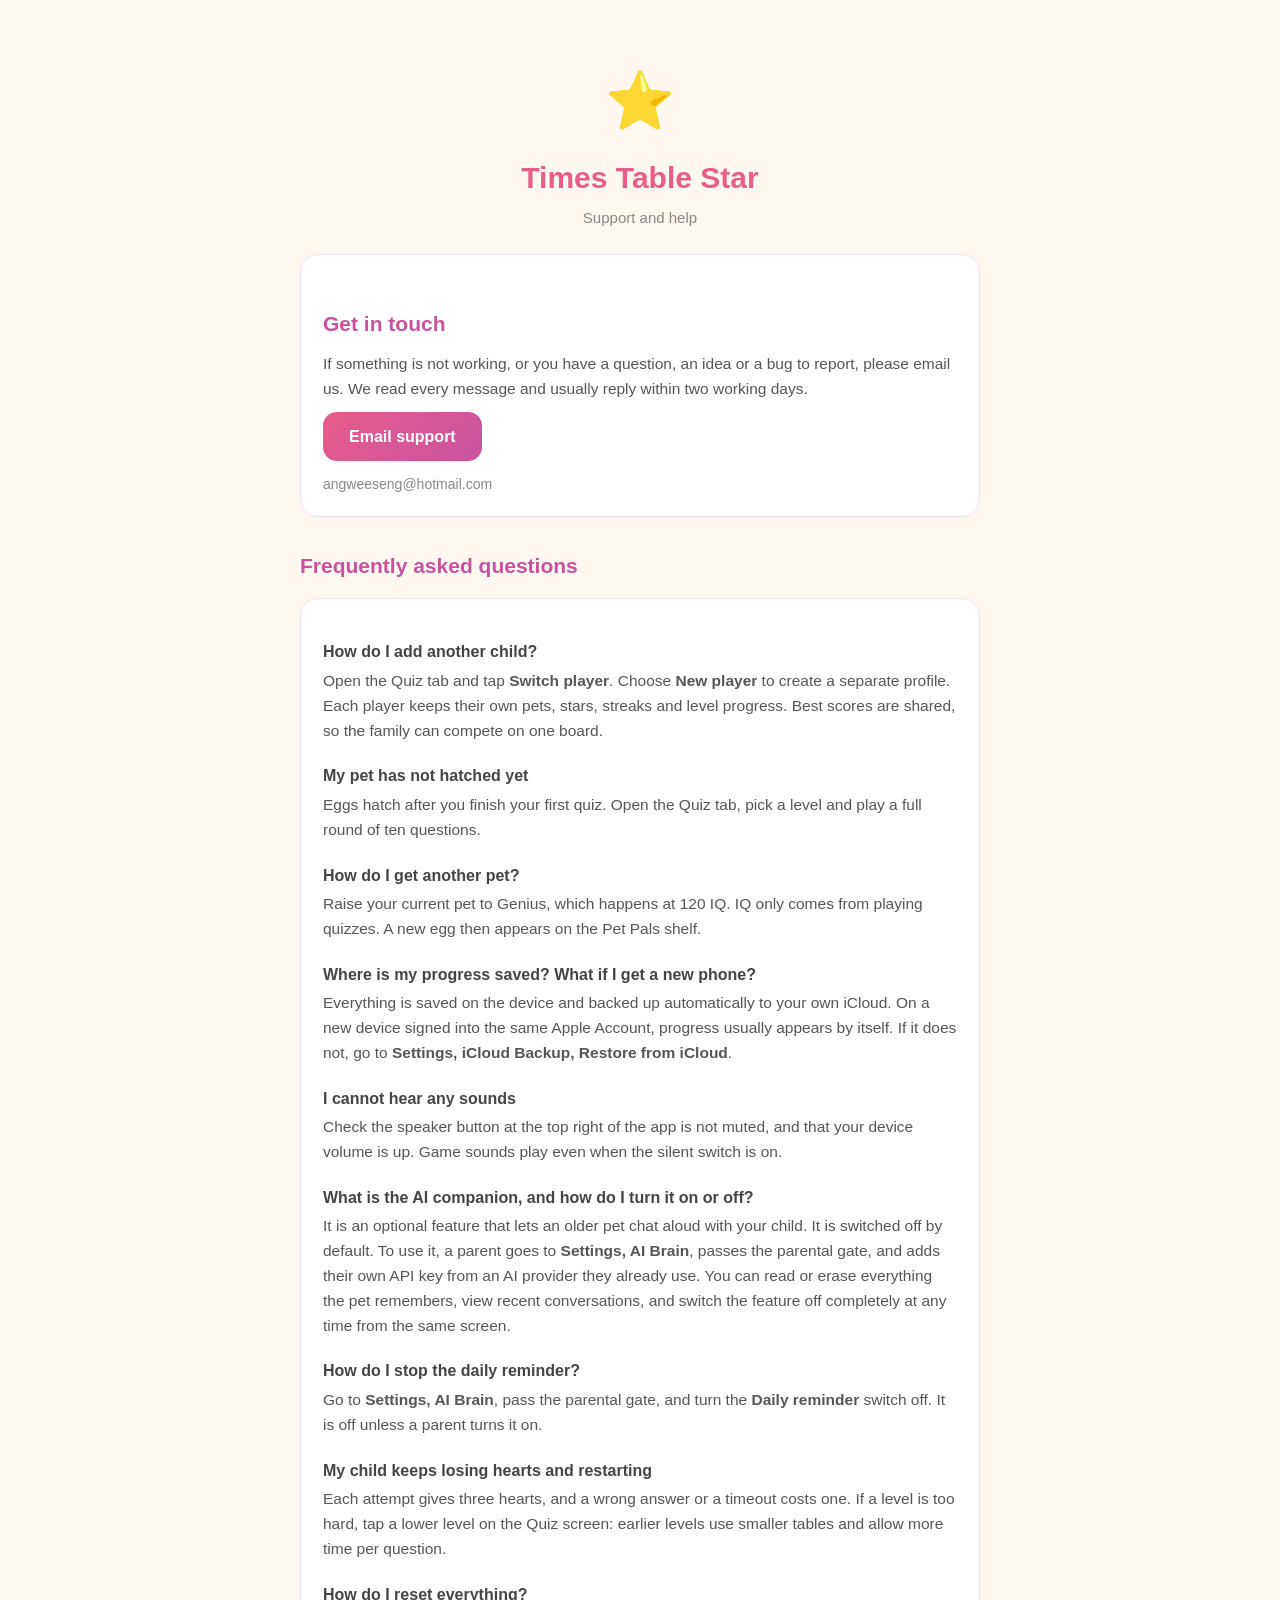
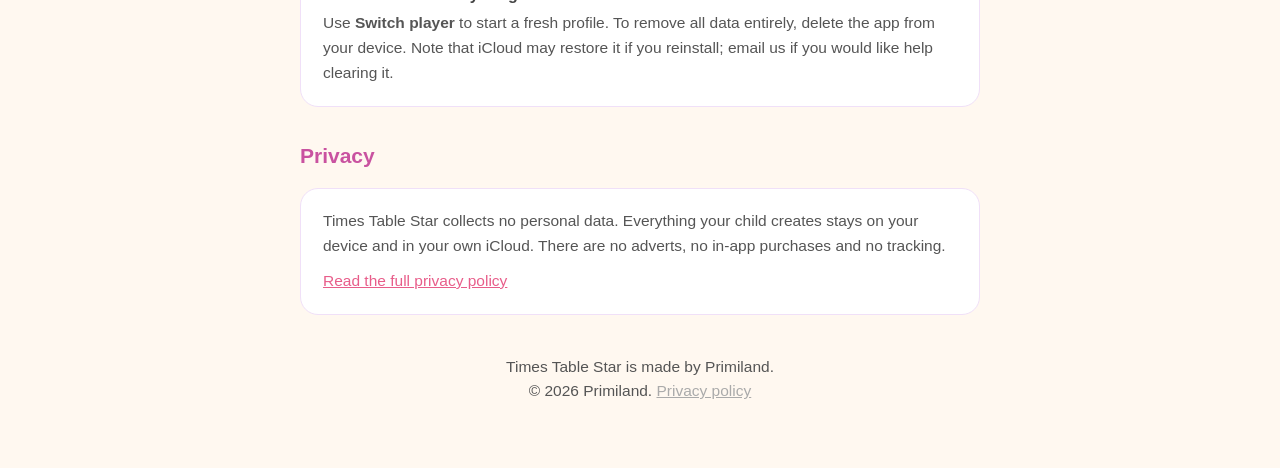
==== index.html @ 30a53973 "Support and privacy pages for Times Table Star Co-Authored-By: Claude Fable 5 <noreply@anthropic.com" ====
<!DOCTYPE html>
<html lang="en-GB">
<head>
<meta charset="UTF-8">
<meta name="viewport" content="width=device-width, initial-scale=1.0">
<title>Times Table Star: Support</title>
<style>
  * { box-sizing: border-box; margin: 0; padding: 0; }
  body { font-family: -apple-system, BlinkMacSystemFont, "Segoe UI", Roboto, sans-serif;
         background: #fff8f0; color: #2d2d2d; line-height: 1.6; }
  .wrap { max-width: 720px; margin: 0 auto; padding: 32px 20px 64px; }
  header { text-align: center; padding: 24px 0 8px; }
  .star { font-size: 56px; }
  h1 { font-size: 30px; color: #e85d8a; margin: 8px 0 4px; }
  .tag { color: #888; font-size: 15px; }
  h2 { font-size: 21px; color: #c952a0; margin: 32px 0 12px; }
  h3 { font-size: 16px; margin: 20px 0 4px; color: #444; }
  p, li { font-size: 15.5px; color: #555; }
  ul { padding-left: 22px; margin: 8px 0; }
  .card { background: #fff; border: 1.5px solid #f0e0f8; border-radius: 18px;
          padding: 20px 22px; margin: 16px 0; }
  a { color: #e85d8a; }
  .mail { display: inline-block; background: linear-gradient(135deg,#e85d8a,#c952a0);
          color: #fff; text-decoration: none; font-weight: 700; padding: 12px 26px;
          border-radius: 14px; margin-top: 10px; }
  footer { text-align: center; margin-top: 40px; color: #aaa; font-size: 13.5px; }
  footer a { color: #aaa; }
</style>
</head>
<body>
<div class="wrap">
  <header>
    <div class="star">⭐</div>
    <h1>Times Table Star</h1>
    <p class="tag">Support and help</p>
  </header>

  <div class="card">
    <h2>Get in touch</h2>
    <p>If something is not working, or you have a question, an idea or a bug to
       report, please email us. We read every message and usually reply within
       two working days.</p>
    <a class="mail" href="mailto:angweeseng@hotmail.com?subject=Times%20Table%20Star%20support">Email support</a>
    <p style="margin-top:12px;font-size:14px;color:#888;">angweeseng@hotmail.com</p>
  </div>

  <h2>Frequently asked questions</h2>

  <div class="card">
    <h3>How do I add another child?</h3>
    <p>Open the Quiz tab and tap <strong>Switch player</strong>. Choose
       <strong>New player</strong> to create a separate profile. Each player keeps
       their own pets, stars, streaks and level progress. Best scores are shared,
       so the family can compete on one board.</p>

    <h3>My pet has not hatched yet</h3>
    <p>Eggs hatch after you finish your first quiz. Open the Quiz tab, pick a
       level and play a full round of ten questions.</p>

    <h3>How do I get another pet?</h3>
    <p>Raise your current pet to Genius, which happens at 120 IQ. IQ only comes
       from playing quizzes. A new egg then appears on the Pet Pals shelf.</p>

    <h3>Where is my progress saved? What if I get a new phone?</h3>
    <p>Everything is saved on the device and backed up automatically to your own
       iCloud. On a new device signed into the same Apple Account, progress
       usually appears by itself. If it does not, go to
       <strong>Settings, iCloud Backup, Restore from iCloud</strong>.</p>

    <h3>I cannot hear any sounds</h3>
    <p>Check the speaker button at the top right of the app is not muted, and
       that your device volume is up. Game sounds play even when the silent
       switch is on.</p>

    <h3>What is the AI companion, and how do I turn it on or off?</h3>
    <p>It is an optional feature that lets an older pet chat aloud with your
       child. It is switched off by default. To use it, a parent goes to
       <strong>Settings, AI Brain</strong>, passes the parental gate, and adds
       their own API key from an AI provider they already use. You can read or
       erase everything the pet remembers, view recent conversations, and switch
       the feature off completely at any time from the same screen.</p>

    <h3>How do I stop the daily reminder?</h3>
    <p>Go to <strong>Settings, AI Brain</strong>, pass the parental gate, and turn
       the <strong>Daily reminder</strong> switch off. It is off unless a parent
       turns it on.</p>

    <h3>My child keeps losing hearts and restarting</h3>
    <p>Each attempt gives three hearts, and a wrong answer or a timeout costs
       one. If a level is too hard, tap a lower level on the Quiz screen: earlier
       levels use smaller tables and allow more time per question.</p>

    <h3>How do I reset everything?</h3>
    <p>Use <strong>Switch player</strong> to start a fresh profile. To remove all
       data entirely, delete the app from your device. Note that iCloud may
       restore it if you reinstall; email us if you would like help clearing it.</p>
  </div>

  <h2>Privacy</h2>
  <div class="card">
    <p>Times Table Star collects no personal data. Everything your child creates
       stays on your device and in your own iCloud. There are no adverts, no
       in-app purchases and no tracking.</p>
    <p style="margin-top:10px;"><a href="privacy.html">Read the full privacy policy</a></p>
  </div>

  <footer>
    <p>Times Table Star is made by Primiland.<br>
    &copy; 2026 Primiland. <a href="privacy.html">Privacy policy</a></p>
  </footer>
</div>
</body>
</html>
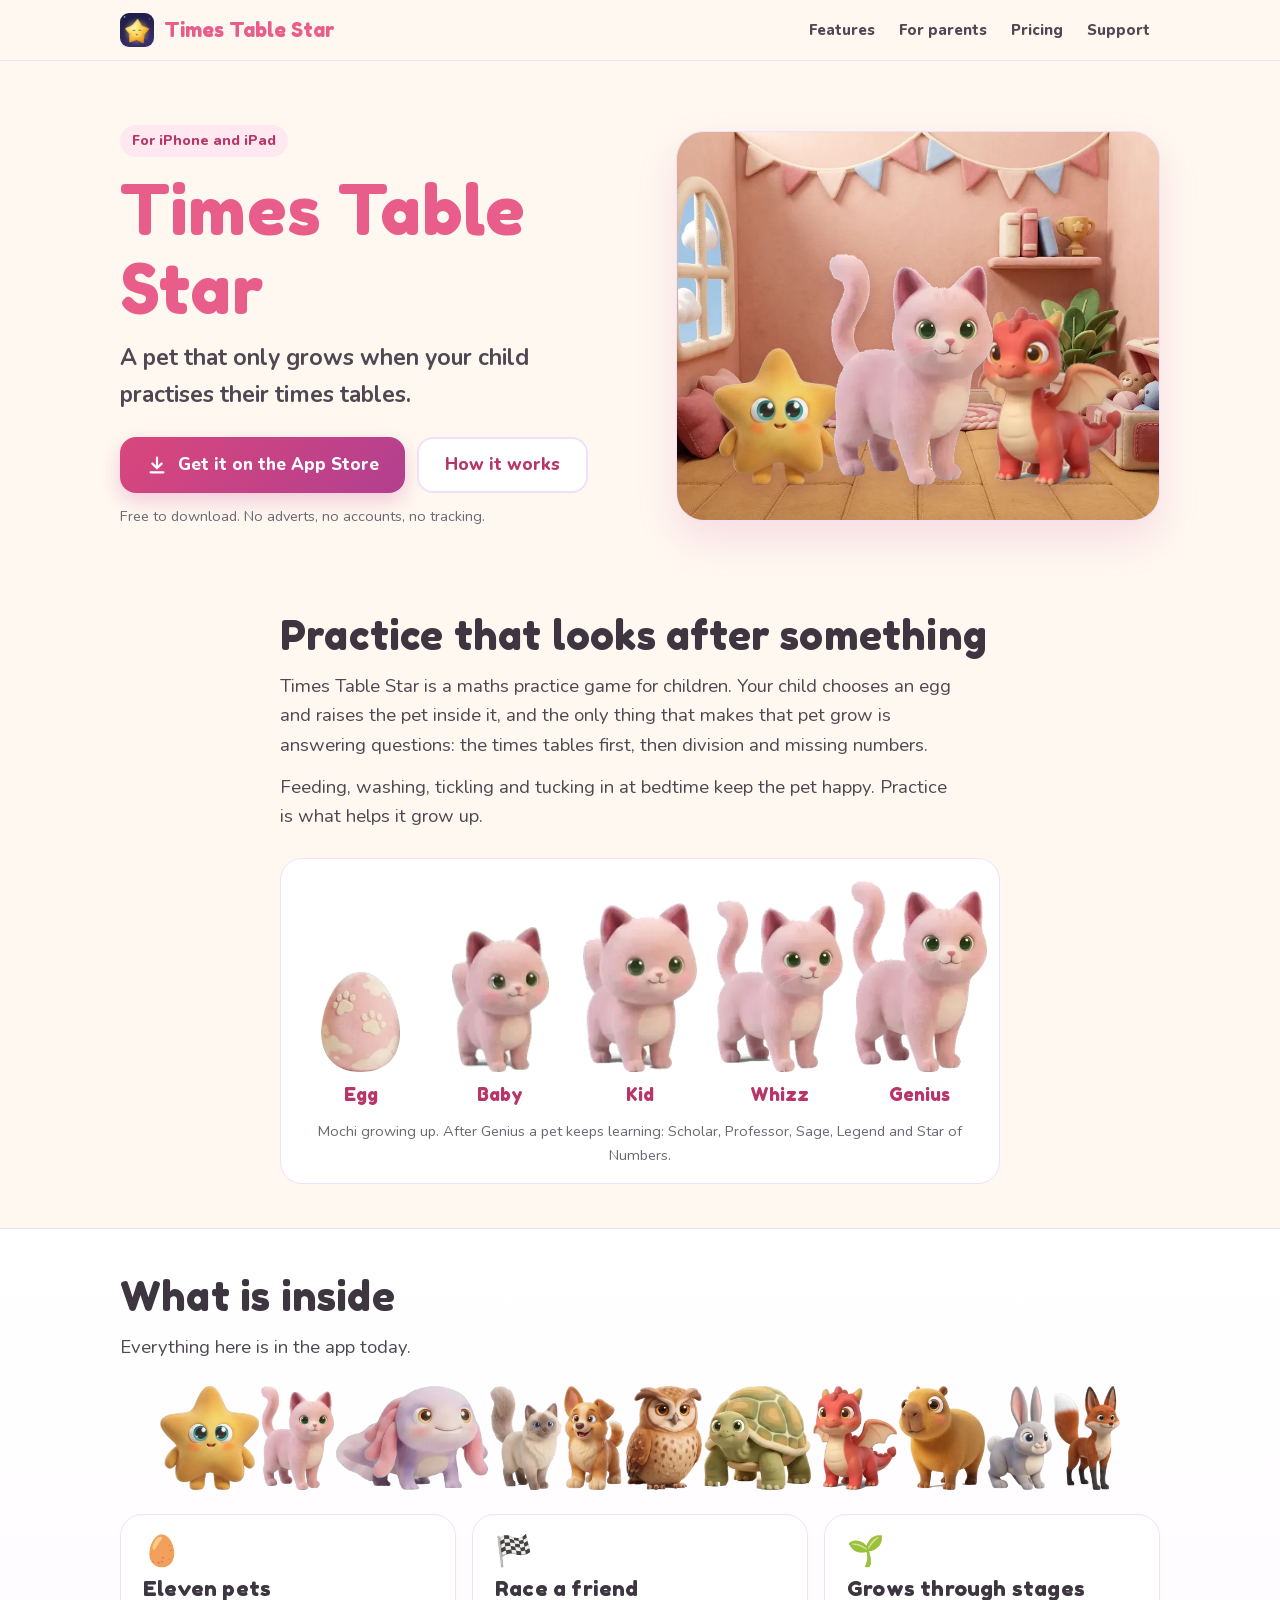
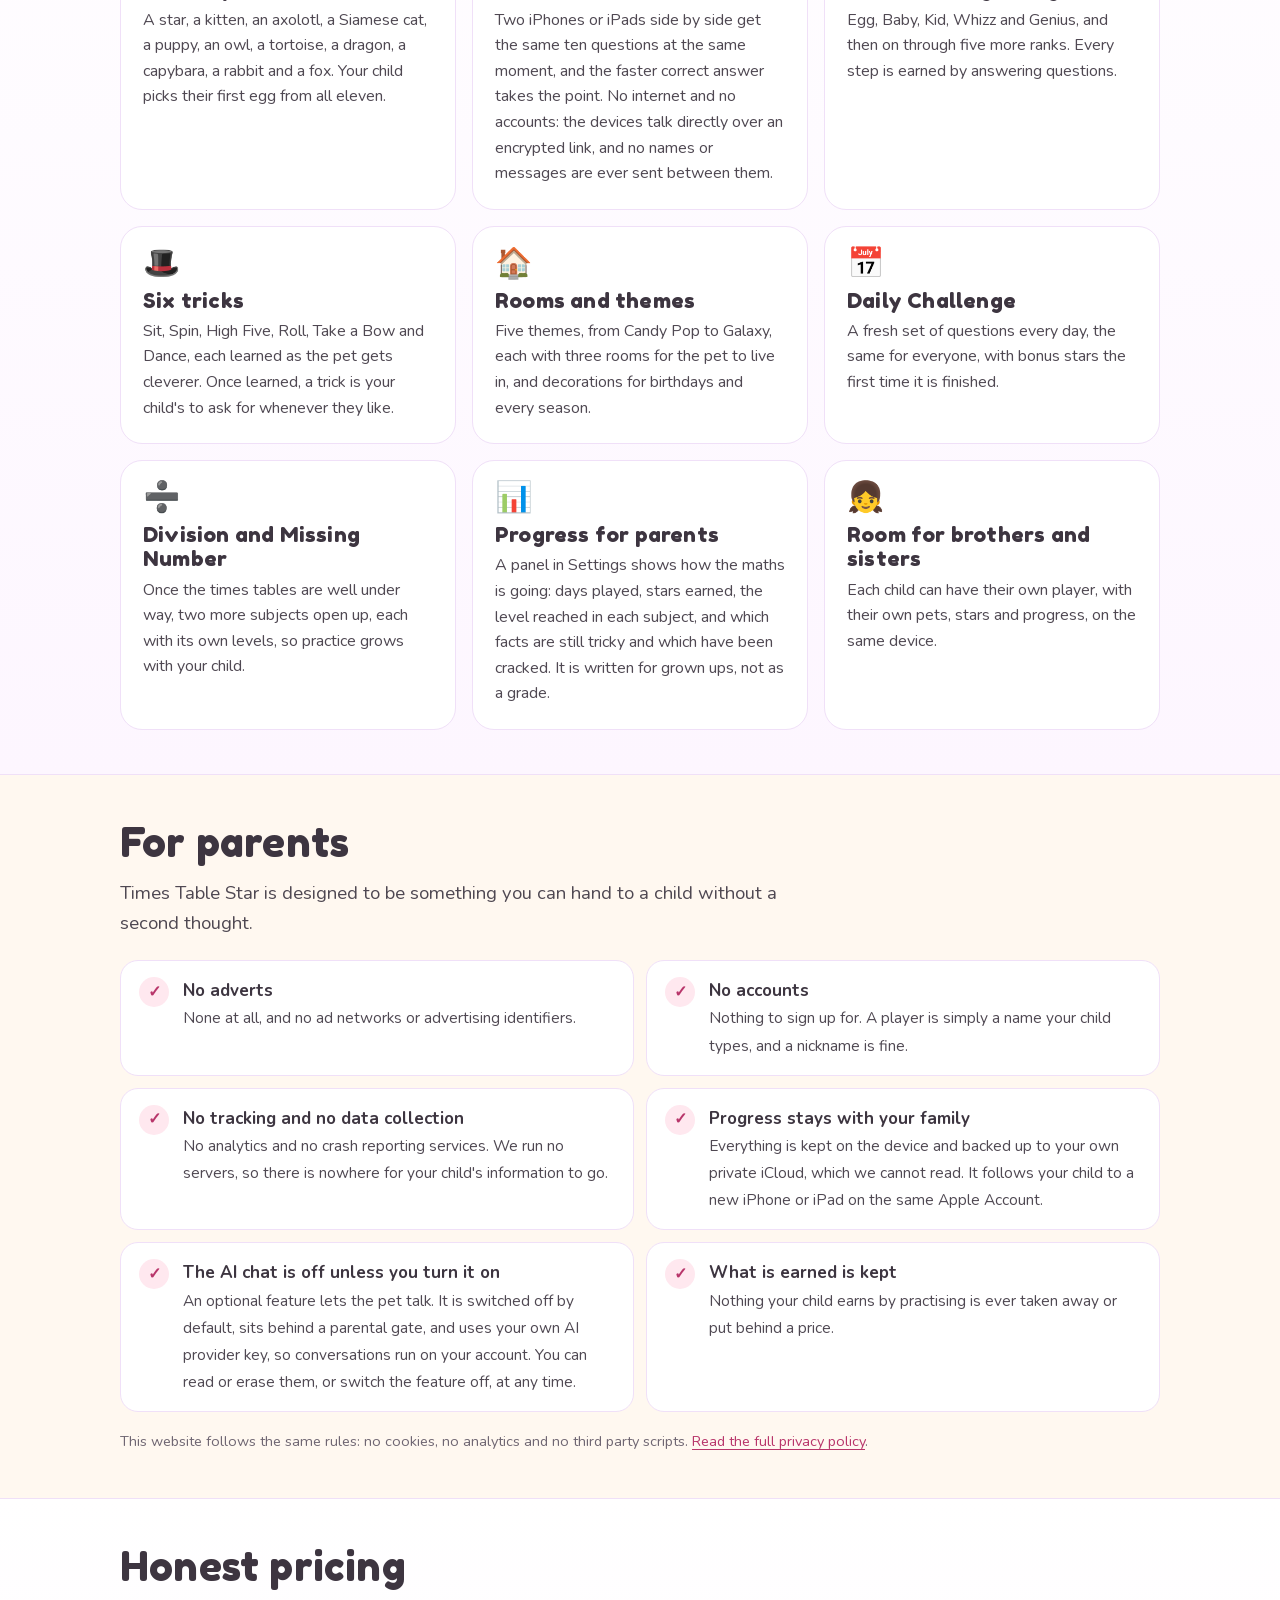
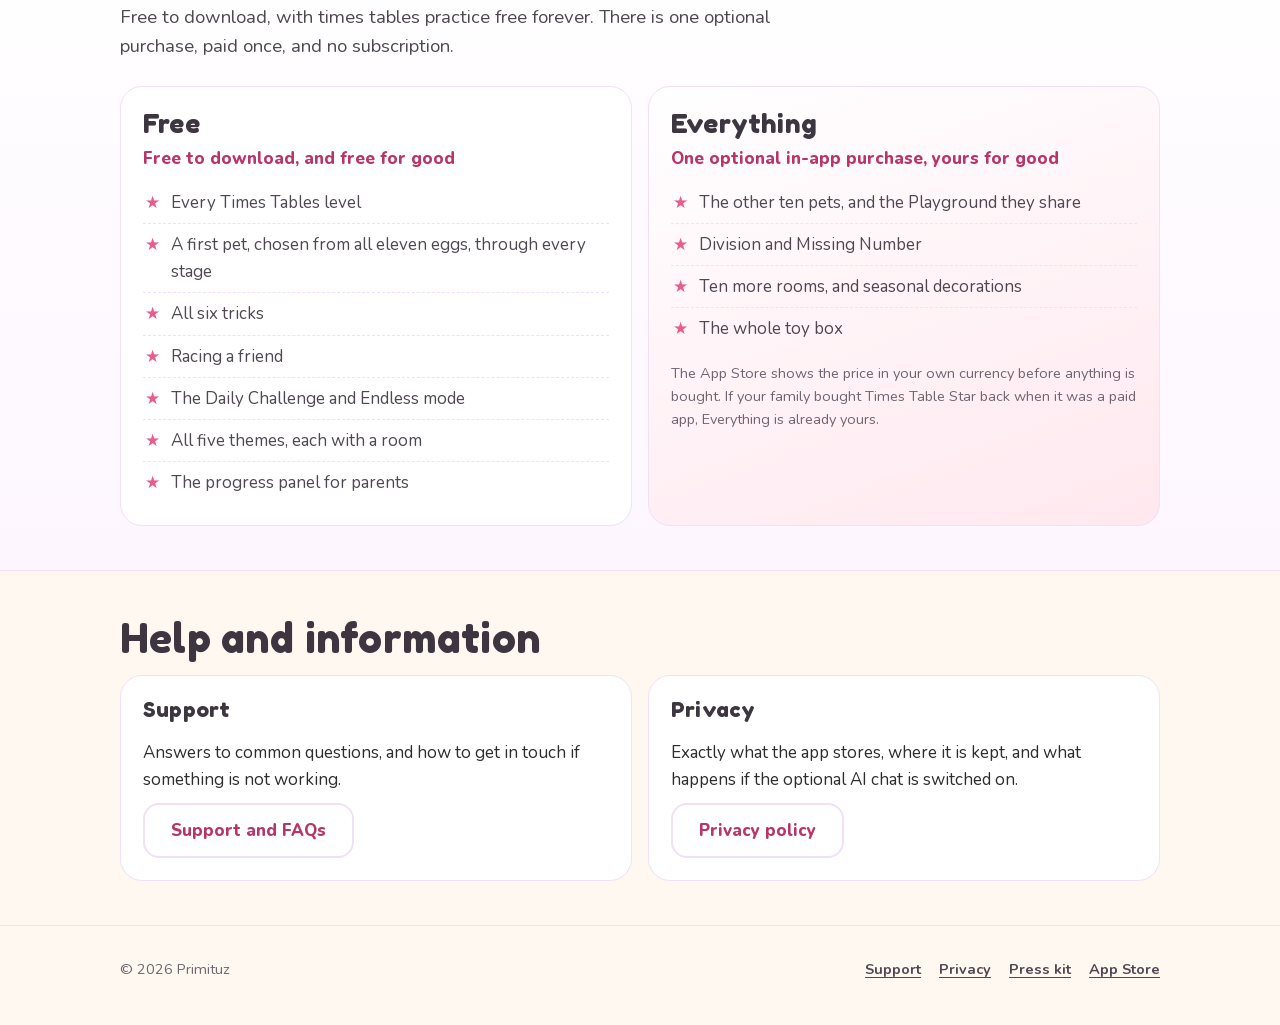
==== commit 8289d81e: "Landing page, press kit, and three wrong statements fixed The root is now a landing page for parents" ====
--- a/index.html
+++ b/index.html
@@ -3,111 +3,205 @@
 <head>
 <meta charset="UTF-8">
 <meta name="viewport" content="width=device-width, initial-scale=1.0">
-<title>Times Table Star: Support</title>
-<style>
-  * { box-sizing: border-box; margin: 0; padding: 0; }
-  body { font-family: -apple-system, BlinkMacSystemFont, "Segoe UI", Roboto, sans-serif;
-         background: #fff8f0; color: #2d2d2d; line-height: 1.6; }
-  .wrap { max-width: 720px; margin: 0 auto; padding: 32px 20px 64px; }
-  header { text-align: center; padding: 24px 0 8px; }
-  .star { font-size: 56px; }
-  h1 { font-size: 30px; color: #e85d8a; margin: 8px 0 4px; }
-  .tag { color: #888; font-size: 15px; }
-  h2 { font-size: 21px; color: #c952a0; margin: 32px 0 12px; }
-  h3 { font-size: 16px; margin: 20px 0 4px; color: #444; }
-  p, li { font-size: 15.5px; color: #555; }
-  ul { padding-left: 22px; margin: 8px 0; }
-  .card { background: #fff; border: 1.5px solid #f0e0f8; border-radius: 18px;
-          padding: 20px 22px; margin: 16px 0; }
-  a { color: #e85d8a; }
-  .mail { display: inline-block; background: linear-gradient(135deg,#e85d8a,#c952a0);
-          color: #fff; text-decoration: none; font-weight: 700; padding: 12px 26px;
-          border-radius: 14px; margin-top: 10px; }
-  footer { text-align: center; margin-top: 40px; color: #aaa; font-size: 13.5px; }
-  footer a { color: #aaa; }
-</style>
+<title>Times Table Star: maths practice with a pet that grows</title>
+<meta name="description" content="Times Table Star is a maths practice game for iPhone and iPad. Your child raises a pet that only grows when they practise times tables, division and missing numbers. No adverts, no accounts, no tracking.">
+<meta name="apple-itunes-app" content="app-id=6762815924">
+<meta name="theme-color" content="#fff8f0">
+<link rel="canonical" href="https://angweeseng.github.io/timestablestar-support/">
+<link rel="icon" type="image/png" sizes="32x32" href="img/favicon-32.png">
+<link rel="apple-touch-icon" href="img/apple-touch-icon.png">
+
+<meta property="og:type" content="website">
+<meta property="og:site_name" content="Times Table Star">
+<meta property="og:locale" content="en_GB">
+<meta property="og:url" content="https://angweeseng.github.io/timestablestar-support/">
+<meta property="og:title" content="Times Table Star: maths practice with a pet that grows">
+<meta property="og:description" content="A pet that only grows when your child practises. Free to download for iPhone and iPad, with no adverts, no accounts and no tracking.">
+<meta property="og:image" content="https://angweeseng.github.io/timestablestar-support/img/og-image.jpg">
+<meta property="og:image:type" content="image/jpeg">
+<meta property="og:image:width" content="1200">
+<meta property="og:image:height" content="630">
+<meta property="og:image:alt" content="Stella the star, Mochi the kitten and Ember the dragon from Times Table Star">
+<meta name="twitter:card" content="summary_large_image">
+<meta name="twitter:title" content="Times Table Star: maths practice with a pet that grows">
+<meta name="twitter:description" content="A pet that only grows when your child practises. Free to download for iPhone and iPad, with no adverts, no accounts and no tracking.">
+<meta name="twitter:image" content="https://angweeseng.github.io/timestablestar-support/img/og-image.jpg">
+<meta name="twitter:image:alt" content="Stella the star, Mochi the kitten and Ember the dragon from Times Table Star">
+
+<link rel="preload" href="fonts/fredokaone-400.woff2" as="font" type="font/woff2" crossorigin>
+<link rel="stylesheet" href="site.css">
 </head>
 <body>
-<div class="wrap">
-  <header>
-    <div class="star">⭐</div>
-    <h1>Times Table Star</h1>
-    <p class="tag">Support and help</p>
-  </header>
-
-  <div class="card">
-    <h2>Get in touch</h2>
-    <p>If something is not working, or you have a question, an idea or a bug to
-       report, please email us. We read every message and usually reply within
-       two working days.</p>
-    <a class="mail" href="mailto:angweeseng@hotmail.com?subject=Times%20Table%20Star%20support">Email support</a>
-    <p style="margin-top:12px;font-size:14px;color:#888;">angweeseng@hotmail.com</p>
-  </div>
-
-  <h2>Frequently asked questions</h2>
-
-  <div class="card">
-    <h3>How do I add another child?</h3>
-    <p>Open the Quiz tab and tap <strong>Switch player</strong>. Choose
-       <strong>New player</strong> to create a separate profile. Each player keeps
-       their own pets, stars, streaks and level progress. Best scores are shared,
-       so the family can compete on one board.</p>
-
-    <h3>My pet has not hatched yet</h3>
-    <p>Eggs hatch after you finish your first quiz. Open the Quiz tab, pick a
-       level and play a full round of ten questions.</p>
-
-    <h3>How do I get another pet?</h3>
-    <p>Raise your current pet to Genius, which happens at 120 IQ. IQ only comes
-       from playing quizzes. A new egg then appears on the Pet Pals shelf.</p>
-
-    <h3>Where is my progress saved? What if I get a new phone?</h3>
-    <p>Everything is saved on the device and backed up automatically to your own
-       iCloud. On a new device signed into the same Apple Account, progress
-       usually appears by itself. If it does not, go to
-       <strong>Settings, iCloud Backup, Restore from iCloud</strong>.</p>
-
-    <h3>I cannot hear any sounds</h3>
-    <p>Check the speaker button at the top right of the app is not muted, and
-       that your device volume is up. Game sounds play even when the silent
-       switch is on.</p>
-
-    <h3>What is the AI companion, and how do I turn it on or off?</h3>
-    <p>It is an optional feature that lets an older pet chat aloud with your
-       child. It is switched off by default. To use it, a parent goes to
-       <strong>Settings, AI Brain</strong>, passes the parental gate, and adds
-       their own API key from an AI provider they already use. You can read or
-       erase everything the pet remembers, view recent conversations, and switch
-       the feature off completely at any time from the same screen.</p>
-
-    <h3>How do I stop the daily reminder?</h3>
-    <p>Go to <strong>Settings, AI Brain</strong>, pass the parental gate, and turn
-       the <strong>Daily reminder</strong> switch off. It is off unless a parent
-       turns it on.</p>
-
-    <h3>My child keeps losing hearts and restarting</h3>
-    <p>Each attempt gives three hearts, and a wrong answer or a timeout costs
-       one. If a level is too hard, tap a lower level on the Quiz screen: earlier
-       levels use smaller tables and allow more time per question.</p>
-
-    <h3>How do I reset everything?</h3>
-    <p>Use <strong>Switch player</strong> to start a fresh profile. To remove all
-       data entirely, delete the app from your device. Note that iCloud may
-       restore it if you reinstall; email us if you would like help clearing it.</p>
-  </div>
-
-  <h2>Privacy</h2>
-  <div class="card">
-    <p>Times Table Star collects no personal data. Everything your child creates
-       stays on your device and in your own iCloud. There are no adverts, no
-       in-app purchases and no tracking.</p>
-    <p style="margin-top:10px;"><a href="privacy.html">Read the full privacy policy</a></p>
-  </div>
-
-  <footer>
-    <p>Times Table Star is made by Primiland.<br>
-    &copy; 2026 Primiland. <a href="privacy.html">Privacy policy</a></p>
-  </footer>
-</div>
+<a class="skip" href="#main">Skip to content</a>
+
+<header class="top">
+  <div class="wrap">
+    <a class="brand" href="./"><img src="img/icon-192.webp" alt="" width="192" height="192">Times Table Star</a>
+    <ul class="nav">
+      <li class="wide"><a href="#features">Features</a></li>
+      <li class="wide"><a href="#parents">For parents</a></li>
+      <li class="wide"><a href="#pricing">Pricing</a></li>
+      <li><a href="support.html">Support</a></li>
+    </ul>
+  </div>
+</header>
+
+<main id="main">
+
+<section class="hero">
+  <div class="wrap">
+    <div>
+      <span class="eyebrow">For iPhone and iPad</span>
+      <h1>Times Table Star</h1>
+      <p class="promise">A pet that only grows when your child practises their times tables.</p>
+      <div class="cta">
+        <a class="btn" href="https://apps.apple.com/app/id6762815924">
+          <svg viewBox="0 0 24 24" fill="none" stroke="currentColor" stroke-width="2.4" stroke-linecap="round" stroke-linejoin="round" aria-hidden="true"><path d="M12 4v11"/><path d="M7 10.5 12 15.5 17 10.5"/><path d="M5 20h14"/></svg>
+          Get it on the App Store
+        </a>
+        <a class="btn ghost" href="#what">How it works</a>
+      </div>
+      <p class="small">Free to download. No adverts, no accounts, no tracking.</p>
+    </div>
+    <div class="stage-card">
+      <img class="room" src="img/room-candy.webp" alt="" width="900" height="725">
+      <div class="pets">
+        <img class="p1" src="img/pets/stella.webp" alt="Stella the star" width="342" height="360">
+        <img class="p2" src="img/pets/mochi.webp" alt="Mochi the kitten" width="255" height="360">
+        <img class="p3" src="img/pets/ember.webp" alt="Ember the dragon" width="291" height="360">
+      </div>
+    </div>
+  </div>
+</section>
+
+<section id="what">
+  <div class="wrap narrow">
+    <h2>Practice that looks after something</h2>
+    <p class="lede">Times Table Star is a maths practice game for children. Your child chooses an egg and raises the pet inside it, and the only thing that makes that pet grow is answering questions: the times tables first, then division and missing numbers.</p>
+    <p class="lede">Feeding, washing, tickling and tucking in at bedtime keep the pet happy. Practice is what helps it grow up.</p>
+    <div class="card growth">
+      <ol>
+        <li><img class="egg" src="img/stages/mochi-0.webp" alt="" width="146" height="186" loading="lazy"><span>Egg</span></li>
+        <li><img class="i1" src="img/stages/mochi-1.webp" alt="" width="88" height="130" loading="lazy"><span>Baby</span></li>
+        <li><img class="i2" src="img/stages/mochi-2.webp" alt="" width="123" height="182" loading="lazy"><span>Kid</span></li>
+        <li><img class="i3" src="img/stages/mochi-3.webp" alt="" width="172" height="237" loading="lazy"><span>Whizz</span></li>
+        <li><img class="i4" src="img/stages/mochi-4.webp" alt="" width="213" height="300" loading="lazy"><span>Genius</span></li>
+      </ol>
+      <p class="growth-note small">Mochi growing up. After Genius a pet keeps learning: Scholar, Professor, Sage, Legend and Star of Numbers.</p>
+    </div>
+  </div>
+</section>
+
+<section id="features" class="band">
+  <div class="wrap">
+    <h2>What is inside</h2>
+    <p class="lede">Everything here is in the app today.</p>
+    <div class="parade" aria-label="The eleven pets">
+      <img src="img/pets/stella.webp" alt="Stella the star" loading="lazy" width="342" height="360">
+      <img src="img/pets/mochi.webp" alt="Mochi the kitten" loading="lazy" width="255" height="360">
+      <img src="img/pets/lumi.webp" alt="Lumi the axolotl" loading="lazy" width="435" height="298">
+      <img src="img/pets/suki.webp" alt="Suki the Siamese cat" loading="lazy" width="250" height="360">
+      <img src="img/pets/biscuit.webp" alt="Biscuit the puppy" loading="lazy" width="208" height="360">
+      <img src="img/pets/pip.webp" alt="Pip the owl" loading="lazy" width="263" height="360">
+      <img src="img/pets/pickle.webp" alt="Pickle the tortoise" loading="lazy" width="370" height="360">
+      <img src="img/pets/ember.webp" alt="Ember the dragon" loading="lazy" width="291" height="360">
+      <img src="img/pets/coco.webp" alt="Coco the capybara" loading="lazy" width="297" height="360">
+      <img src="img/pets/clover.webp" alt="Clover the rabbit" loading="lazy" width="224" height="360">
+      <img src="img/pets/rusty.webp" alt="Rusty the fox" loading="lazy" width="230" height="360">
+    </div>
+    <div class="grid three">
+      <div class="card feature"><span class="ico" aria-hidden="true">🥚</span><h3>Eleven pets</h3><p>A star, a kitten, an axolotl, a Siamese cat, a puppy, an owl, a tortoise, a dragon, a capybara, a rabbit and a fox. Your child picks their first egg from all eleven.</p></div>
+      <div class="card feature"><span class="ico" aria-hidden="true">🏁</span><h3>Race a friend</h3><p>Two iPhones or iPads side by side get the same ten questions at the same moment, and the faster correct answer takes the point. No internet and no accounts: the devices talk directly over an encrypted link, and no names or messages are ever sent between them.</p></div>
+      <div class="card feature"><span class="ico" aria-hidden="true">🌱</span><h3>Grows through stages</h3><p>Egg, Baby, Kid, Whizz and Genius, and then on through five more ranks. Every step is earned by answering questions.</p></div>
+      <div class="card feature"><span class="ico" aria-hidden="true">🎩</span><h3>Six tricks</h3><p>Sit, Spin, High Five, Roll, Take a Bow and Dance, each learned as the pet gets cleverer. Once learned, a trick is your child's to ask for whenever they like.</p></div>
+      <div class="card feature"><span class="ico" aria-hidden="true">🏠</span><h3>Rooms and themes</h3><p>Five themes, from Candy Pop to Galaxy, each with three rooms for the pet to live in, and decorations for birthdays and every season.</p></div>
+      <div class="card feature"><span class="ico" aria-hidden="true">📅</span><h3>Daily Challenge</h3><p>A fresh set of questions every day, the same for everyone, with bonus stars the first time it is finished.</p></div>
+      <div class="card feature"><span class="ico" aria-hidden="true">➗</span><h3>Division and Missing Number</h3><p>Once the times tables are well under way, two more subjects open up, each with its own levels, so practice grows with your child.</p></div>
+      <div class="card feature"><span class="ico" aria-hidden="true">📊</span><h3>Progress for parents</h3><p>A panel in Settings shows how the maths is going: days played, stars earned, the level reached in each subject, and which facts are still tricky and which have been cracked. It is written for grown ups, not as a grade.</p></div>
+      <div class="card feature"><span class="ico" aria-hidden="true">👧</span><h3>Room for brothers and sisters</h3><p>Each child can have their own player, with their own pets, stars and progress, on the same device.</p></div>
+    </div>
+  </div>
+</section>
+
+<section id="parents">
+  <div class="wrap">
+    <h2>For parents</h2>
+    <p class="lede">Times Table Star is designed to be something you can hand to a child without a second thought.</p>
+    <ul class="trust">
+      <li><span class="tick" aria-hidden="true">✓</span><div><strong>No adverts</strong><span>None at all, and no ad networks or advertising identifiers.</span></div></li>
+      <li><span class="tick" aria-hidden="true">✓</span><div><strong>No accounts</strong><span>Nothing to sign up for. A player is simply a name your child types, and a nickname is fine.</span></div></li>
+      <li><span class="tick" aria-hidden="true">✓</span><div><strong>No tracking and no data collection</strong><span>No analytics and no crash reporting services. We run no servers, so there is nowhere for your child's information to go.</span></div></li>
+      <li><span class="tick" aria-hidden="true">✓</span><div><strong>Progress stays with your family</strong><span>Everything is kept on the device and backed up to your own private iCloud, which we cannot read. It follows your child to a new iPhone or iPad on the same Apple Account.</span></div></li>
+      <li><span class="tick" aria-hidden="true">✓</span><div><strong>The AI chat is off unless you turn it on</strong><span>An optional feature lets the pet talk. It is switched off by default, sits behind a parental gate, and uses your own AI provider key, so conversations run on your account. You can read or erase them, or switch the feature off, at any time.</span></div></li>
+      <li><span class="tick" aria-hidden="true">✓</span><div><strong>What is earned is kept</strong><span>Nothing your child earns by practising is ever taken away or put behind a price.</span></div></li>
+    </ul>
+    <p class="small" style="margin-top:18px">This website follows the same rules: no cookies, no analytics and no third party scripts. <a href="privacy.html">Read the full privacy policy</a>.</p>
+  </div>
+</section>
+
+<section id="pricing" class="band">
+  <div class="wrap">
+    <h2>Honest pricing</h2>
+    <p class="lede">Free to download, with times tables practice free forever. There is one optional purchase, paid once, and no subscription.</p>
+    <div class="prices">
+      <div class="card price">
+        <h3>Free</h3>
+        <p class="tag">Free to download, and free for good</p>
+        <ul>
+          <li>Every Times Tables level</li>
+          <li>A first pet, chosen from all eleven eggs, through every stage</li>
+          <li>All six tricks</li>
+          <li>Racing a friend</li>
+          <li>The Daily Challenge and Endless mode</li>
+          <li>All five themes, each with a room</li>
+          <li>The progress panel for parents</li>
+        </ul>
+      </div>
+      <div class="card price plus">
+        <h3>Everything</h3>
+        <p class="tag">One optional in-app purchase, yours for good</p>
+        <ul>
+          <li>The other ten pets, and the Playground they share</li>
+          <li>Division and Missing Number</li>
+          <li>Ten more rooms, and seasonal decorations</li>
+          <li>The whole toy box</li>
+        </ul>
+        <p class="small" style="margin-top:12px">The App Store shows the price in your own currency before anything is bought. If your family bought Times Table Star back when it was a paid app, Everything is already yours.</p>
+      </div>
+    </div>
+  </div>
+</section>
+
+<section id="help">
+  <div class="wrap">
+    <h2>Help and information</h2>
+    <div class="help">
+      <div class="card">
+        <h3>Support</h3>
+        <p>Answers to common questions, and how to get in touch if something is not working.</p>
+        <a class="btn ghost" href="support.html">Support and FAQs</a>
+      </div>
+      <div class="card">
+        <h3>Privacy</h3>
+        <p>Exactly what the app stores, where it is kept, and what happens if the optional AI chat is switched on.</p>
+        <a class="btn ghost" href="privacy.html">Privacy policy</a>
+      </div>
+    </div>
+  </div>
+</section>
+
+</main>
+
+<footer class="site">
+  <div class="wrap">
+    <p>&copy; 2026 Primituz</p>
+    <nav aria-label="Footer">
+      <a href="support.html">Support</a>
+      <a href="privacy.html">Privacy</a>
+      <a href="press.html">Press kit</a>
+      <a href="https://apps.apple.com/app/id6762815924">App Store</a>
+    </nav>
+  </div>
+</footer>
 </body>
 </html>
--- a/site.css
+++ b/site.css
@@ -0,0 +1,140 @@
+/* Times Table Star: shared styles for the landing page and press kit.
+   Colours follow the app's own :root palette (Candy Pop theme). */
+@font-face { font-family: 'Fredoka One'; font-style: normal; font-weight: 400; font-display: swap; src: url('fonts/fredokaone-400.woff2') format('woff2'); }
+@font-face { font-family: 'Nunito'; font-style: normal; font-weight: 200 1000; font-display: swap; src: url('fonts/nunito.woff2') format('woff2'); }
+
+:root {
+  --bg: #fff8f0; --card: #fff; --card-border: #f0e0f8; --text: #2d2d2d; --heading: #3d3540;
+  --soft: #4f4852; --muted: #6f6672; --accent: #e85d8a; --accent2: #c952a0;
+  --accent-ink: #b8356a; --tint: #fdf6ff; --blush: #ffe8ef;
+  --display: 'Fredoka One', 'Arial Rounded MT Bold', 'Trebuchet MS', sans-serif;
+  --body: 'Nunito', -apple-system, BlinkMacSystemFont, 'Segoe UI', Roboto, sans-serif;
+  --radius: 22px;
+}
+* { box-sizing: border-box; margin: 0; padding: 0; }
+html { -webkit-text-size-adjust: 100%; scroll-behavior: smooth; }
+body { font-family: var(--body); background: var(--bg); color: var(--text); line-height: 1.6; font-size: 17px; overflow-x: hidden; }
+img { max-width: 100%; height: auto; display: block; }
+a { color: var(--accent-ink); text-underline-offset: 3px; }
+a:focus-visible, .btn:focus-visible { outline: 3px solid var(--accent2); outline-offset: 3px; border-radius: 10px; }
+h1, h2, h3 { font-family: var(--display); font-weight: 400; color: var(--heading); line-height: 1.15; letter-spacing: 0.2px; }
+h2 { font-size: clamp(28px, 6vw, 40px); margin-bottom: 14px; }
+h3 { font-size: 21px; margin-bottom: 6px; }
+p + p { margin-top: 12px; }
+.wrap { width: 100%; max-width: 1080px; margin: 0 auto; padding: 0 20px; }
+.narrow { max-width: 760px; }
+.skip { position: absolute; left: -9999px; }
+.skip:focus { left: 12px; top: 12px; background: #fff; padding: 8px 12px; z-index: 10; }
+
+/* header */
+.top { position: sticky; top: 0; z-index: 5; background: rgba(255,248,240,0.92); -webkit-backdrop-filter: blur(10px); backdrop-filter: blur(10px); border-bottom: 1px solid var(--card-border); }
+.top .wrap { display: flex; align-items: center; justify-content: space-between; gap: 12px; height: 60px; }
+.brand { display: flex; align-items: center; gap: 10px; text-decoration: none; color: var(--accent); font-family: var(--display); font-size: 20px; white-space: nowrap; }
+.brand img { width: 34px; height: 34px; border-radius: 9px; }
+.nav { display: flex; gap: 4px; list-style: none; }
+.nav a { display: block; padding: 8px 10px; border-radius: 12px; text-decoration: none; color: var(--soft); font-weight: 800; font-size: 15px; }
+.nav a:hover { background: var(--blush); color: var(--accent-ink); }
+.nav .wide { display: none; }
+@media (min-width: 760px) { .nav .wide { display: block; } }
+
+/* buttons */
+.btn { display: inline-flex; align-items: center; justify-content: center; gap: 10px; min-height: 52px; padding: 12px 26px; border-radius: 16px; font-weight: 800; font-size: 17px; text-decoration: none; color: #fff; background: linear-gradient(135deg, #d9477c, #b23f8f); box-shadow: 0 8px 20px rgba(201,82,160,0.28); transition: transform 0.15s; }
+.btn:hover { transform: translateY(-2px); }
+.btn svg { width: 22px; height: 22px; flex: none; }
+.btn.ghost { background: #fff; color: var(--accent-ink); border: 2px solid var(--card-border); box-shadow: none; }
+
+/* hero */
+.hero { padding: 36px 0 24px; }
+.hero .wrap { display: grid; gap: 28px; align-items: center; }
+.eyebrow { display: inline-block; font-weight: 800; font-size: 14px; color: var(--accent-ink); background: var(--blush); padding: 5px 12px; border-radius: 999px; margin-bottom: 14px; }
+.hero h1 { font-size: clamp(42px, 11vw, 68px); color: var(--accent); margin-bottom: 12px; }
+.promise { font-size: clamp(19px, 4.6vw, 23px); color: var(--soft); font-weight: 700; max-width: 30ch; }
+.cta { display: flex; flex-wrap: wrap; gap: 12px; margin: 24px 0 12px; }
+.small { font-size: 14.5px; color: var(--muted); }
+.stage-card { position: relative; border-radius: 28px; overflow: hidden; border: 1.5px solid var(--card-border); box-shadow: 0 18px 40px rgba(201,82,160,0.16); background: #f6dcd8; aspect-ratio: 900 / 725; }
+.stage-card > img.room { width: 100%; height: 100%; object-fit: cover; }
+.stage-card .pets { position: absolute; left: 0; right: 0; bottom: 9%; display: flex; justify-content: center; align-items: flex-end; gap: 0; }
+.stage-card .pets img { height: auto; filter: drop-shadow(0 10px 8px rgba(120,40,70,0.22)); }
+.stage-card .p1 { width: 27%; margin-right: -3%; }
+.stage-card .p2 { width: 34%; z-index: 1; }
+.stage-card .p3 { width: 30%; margin-left: -3%; }
+@media (min-width: 900px) {
+  .hero { padding: 64px 0 40px; }
+  .hero .wrap { grid-template-columns: 1.05fr 1fr; gap: 48px; }
+}
+
+/* sections */
+section { padding: 44px 0; }
+.lede { font-size: 18.5px; color: var(--soft); max-width: 62ch; }
+.card { background: var(--card); border: 1.5px solid var(--card-border); border-radius: var(--radius); padding: 22px; }
+.band { background: linear-gradient(180deg, #fff 0%, var(--tint) 100%); border-top: 1px solid var(--card-border); border-bottom: 1px solid var(--card-border); }
+
+/* growth strip */
+.growth { margin-top: 26px; padding: 22px 12px 16px; }
+.growth ol { list-style: none; display: grid; grid-template-columns: repeat(5, 1fr); align-items: end; gap: 4px; }
+.growth li { text-align: center; }
+.growth img { margin: 0 auto 8px; }
+/* widths follow the app's STAGE_SCALE (0.72, 0.84, 0.93, 1.0) so the sizes are honest */
+.growth .egg { width: 58%; max-width: 88px; }
+.growth .i1 { width: 72%; max-width: 108px; }
+.growth .i2 { width: 84%; max-width: 126px; }
+.growth .i3 { width: 93%; max-width: 140px; }
+.growth .i4 { width: 100%; max-width: 150px; }
+.growth span { display: block; font-family: var(--display); font-size: clamp(13px, 3.6vw, 18px); color: var(--accent-ink); }
+.growth-note { text-align: center; margin-top: 12px; }
+
+/* features */
+.grid { display: grid; gap: 16px; margin-top: 24px; }
+@media (min-width: 640px) { .grid { grid-template-columns: repeat(2, 1fr); } }
+@media (min-width: 980px) { .grid.three { grid-template-columns: repeat(3, 1fr); } }
+.feature .ico { font-size: 30px; line-height: 1; margin-bottom: 10px; display: block; }
+.feature p { color: var(--soft); font-size: 16px; }
+.parade { display: flex; flex-wrap: wrap; justify-content: center; align-items: flex-end; gap: 6px 2px; margin-top: 24px; }
+.parade img { height: 78px; width: auto; }
+@media (min-width: 640px) { .parade img { height: 104px; } }
+
+/* parents */
+.trust { list-style: none; display: grid; gap: 12px; margin-top: 22px; }
+@media (min-width: 760px) { .trust { grid-template-columns: repeat(2, 1fr); } }
+.trust li { display: flex; gap: 14px; align-items: flex-start; background: #fff; border: 1.5px solid var(--card-border); border-radius: 18px; padding: 16px 18px; }
+.trust .tick { flex: none; width: 30px; height: 30px; border-radius: 50%; background: var(--blush); color: var(--accent-ink); display: grid; place-items: center; font-weight: 900; }
+.trust strong { display: block; color: var(--heading); }
+.trust span { color: var(--soft); font-size: 15.5px; }
+
+/* pricing */
+.prices { display: grid; gap: 16px; margin-top: 24px; }
+@media (min-width: 760px) { .prices { grid-template-columns: 1fr 1fr; } }
+.price h3 { font-size: 26px; }
+.price .tag { font-weight: 800; color: var(--accent-ink); margin-bottom: 10px; }
+.price ul { list-style: none; margin-top: 8px; }
+.price li { padding: 7px 0 7px 28px; position: relative; color: var(--soft); border-top: 1px dashed var(--card-border); }
+.price li:first-child { border-top: 0; }
+.price li::before { content: '\2605'; position: absolute; left: 2px; color: var(--accent); }
+.price.plus { background: linear-gradient(160deg, #fff 0%, var(--blush) 100%); }
+
+/* help strip */
+.help { display: grid; gap: 16px; }
+@media (min-width: 760px) { .help { grid-template-columns: 1fr 1fr; } }
+.help .card { display: flex; flex-direction: column; gap: 10px; align-items: flex-start; }
+
+/* footer */
+footer.site { padding: 32px 0 44px; border-top: 1px solid var(--card-border); color: var(--muted); font-size: 14.5px; }
+footer.site .wrap { display: flex; flex-wrap: wrap; gap: 10px 24px; justify-content: space-between; align-items: center; }
+footer.site nav { display: flex; flex-wrap: wrap; gap: 6px 18px; }
+footer.site a { color: var(--soft); font-weight: 700; }
+
+/* press */
+.facts { width: 100%; border-collapse: collapse; table-layout: fixed; }
+.facts th, .facts td { text-align: left; vertical-align: top; padding: 10px 0; border-top: 1px dashed var(--card-border); font-size: 16px; }
+.facts tr:first-child th, .facts tr:first-child td { border-top: 0; }
+.facts th { width: 34%; padding-right: 12px; color: var(--heading); font-weight: 800; }
+.facts td { color: var(--soft); overflow-wrap: anywhere; }
+@media (min-width: 640px) { .facts th { width: 30%; } }
+.assets { display: grid; grid-template-columns: repeat(2, 1fr); gap: 12px; margin-top: 18px; }
+@media (min-width: 640px) { .assets { grid-template-columns: repeat(4, 1fr); } }
+.asset { background: #fff; border: 1.5px solid var(--card-border); border-radius: 18px; padding: 12px; text-align: center; text-decoration: none; color: var(--soft); font-size: 14px; font-weight: 700; }
+.asset img { height: 110px; width: auto; margin: 0 auto 8px; object-fit: contain; }
+.asset.wide { grid-column: 1 / -1; }
+.asset.wide img { height: auto; width: 100%; max-width: 520px; border-radius: 12px; }
+.confirm { background: #fff6d8; border: 1.5px dashed #e2b640; border-radius: 16px; padding: 16px 18px; color: #5a4300; }
+.confirm strong { color: #7a5600; }
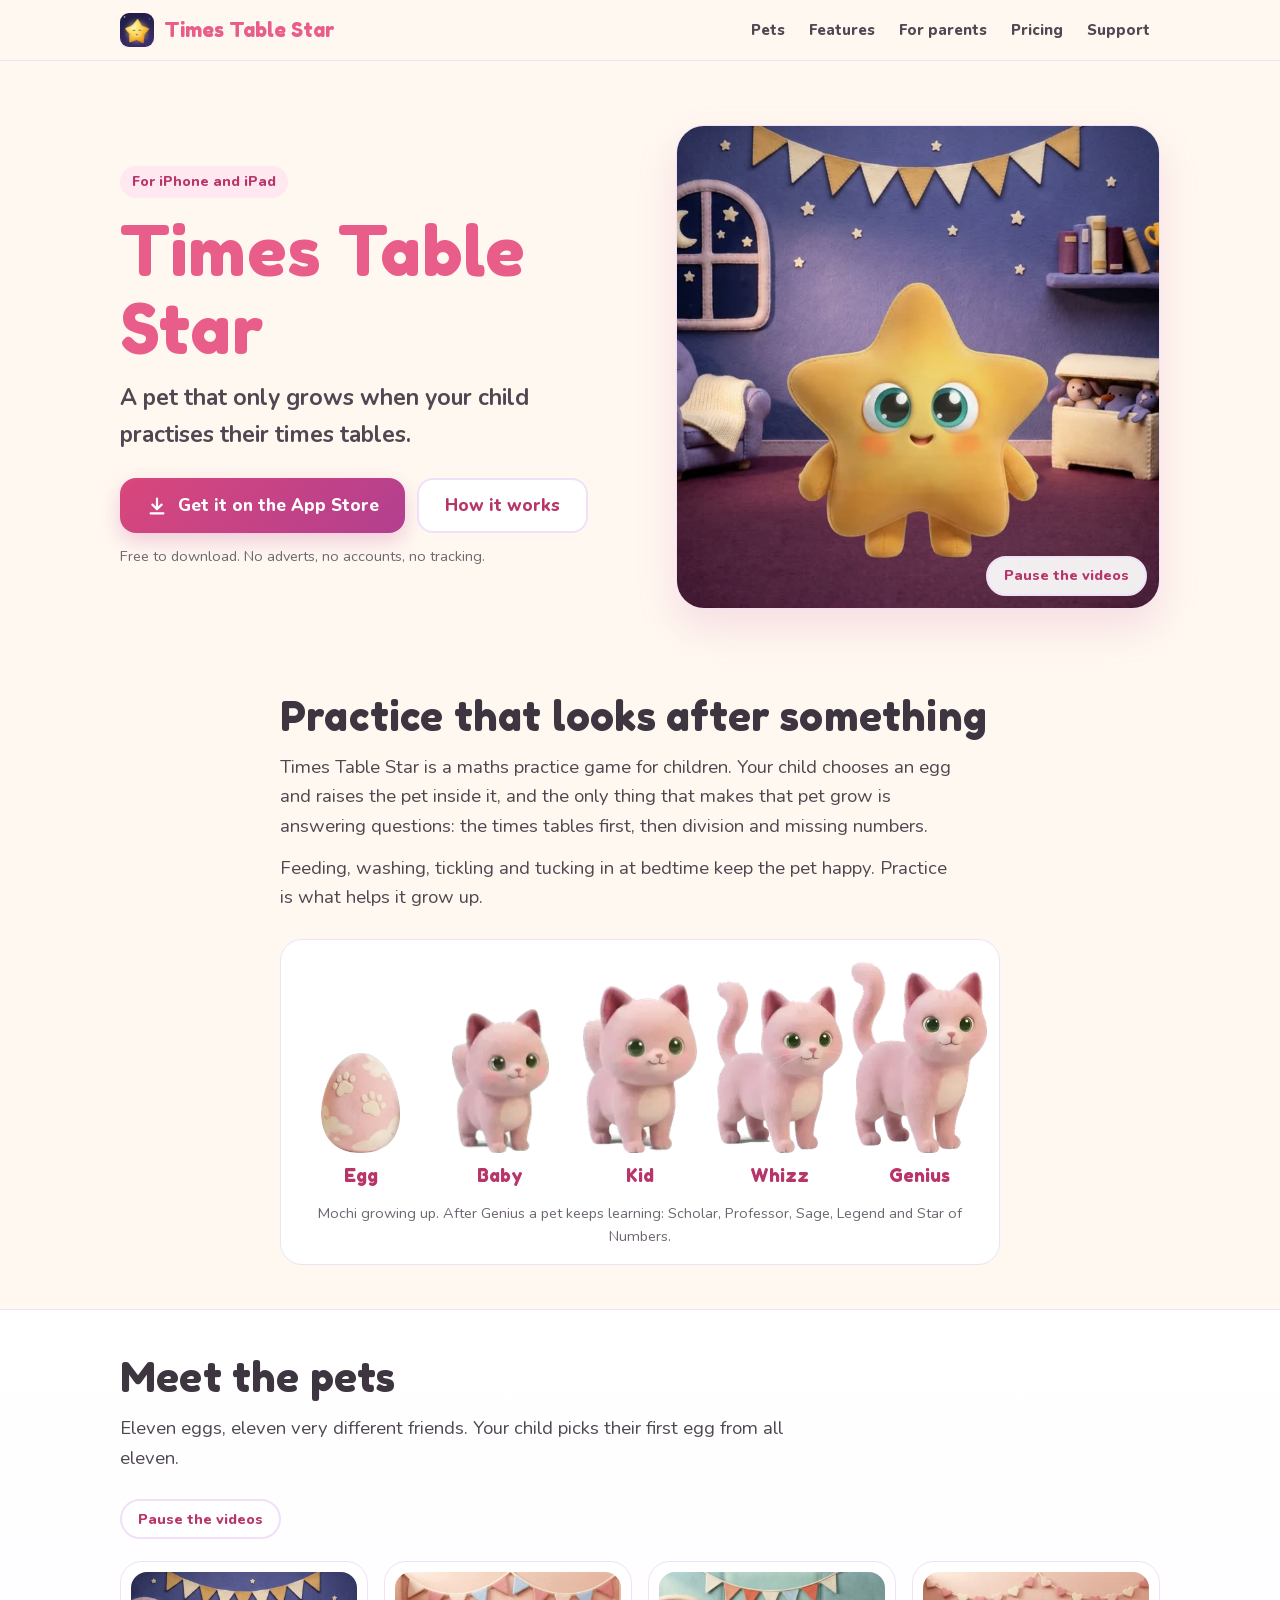
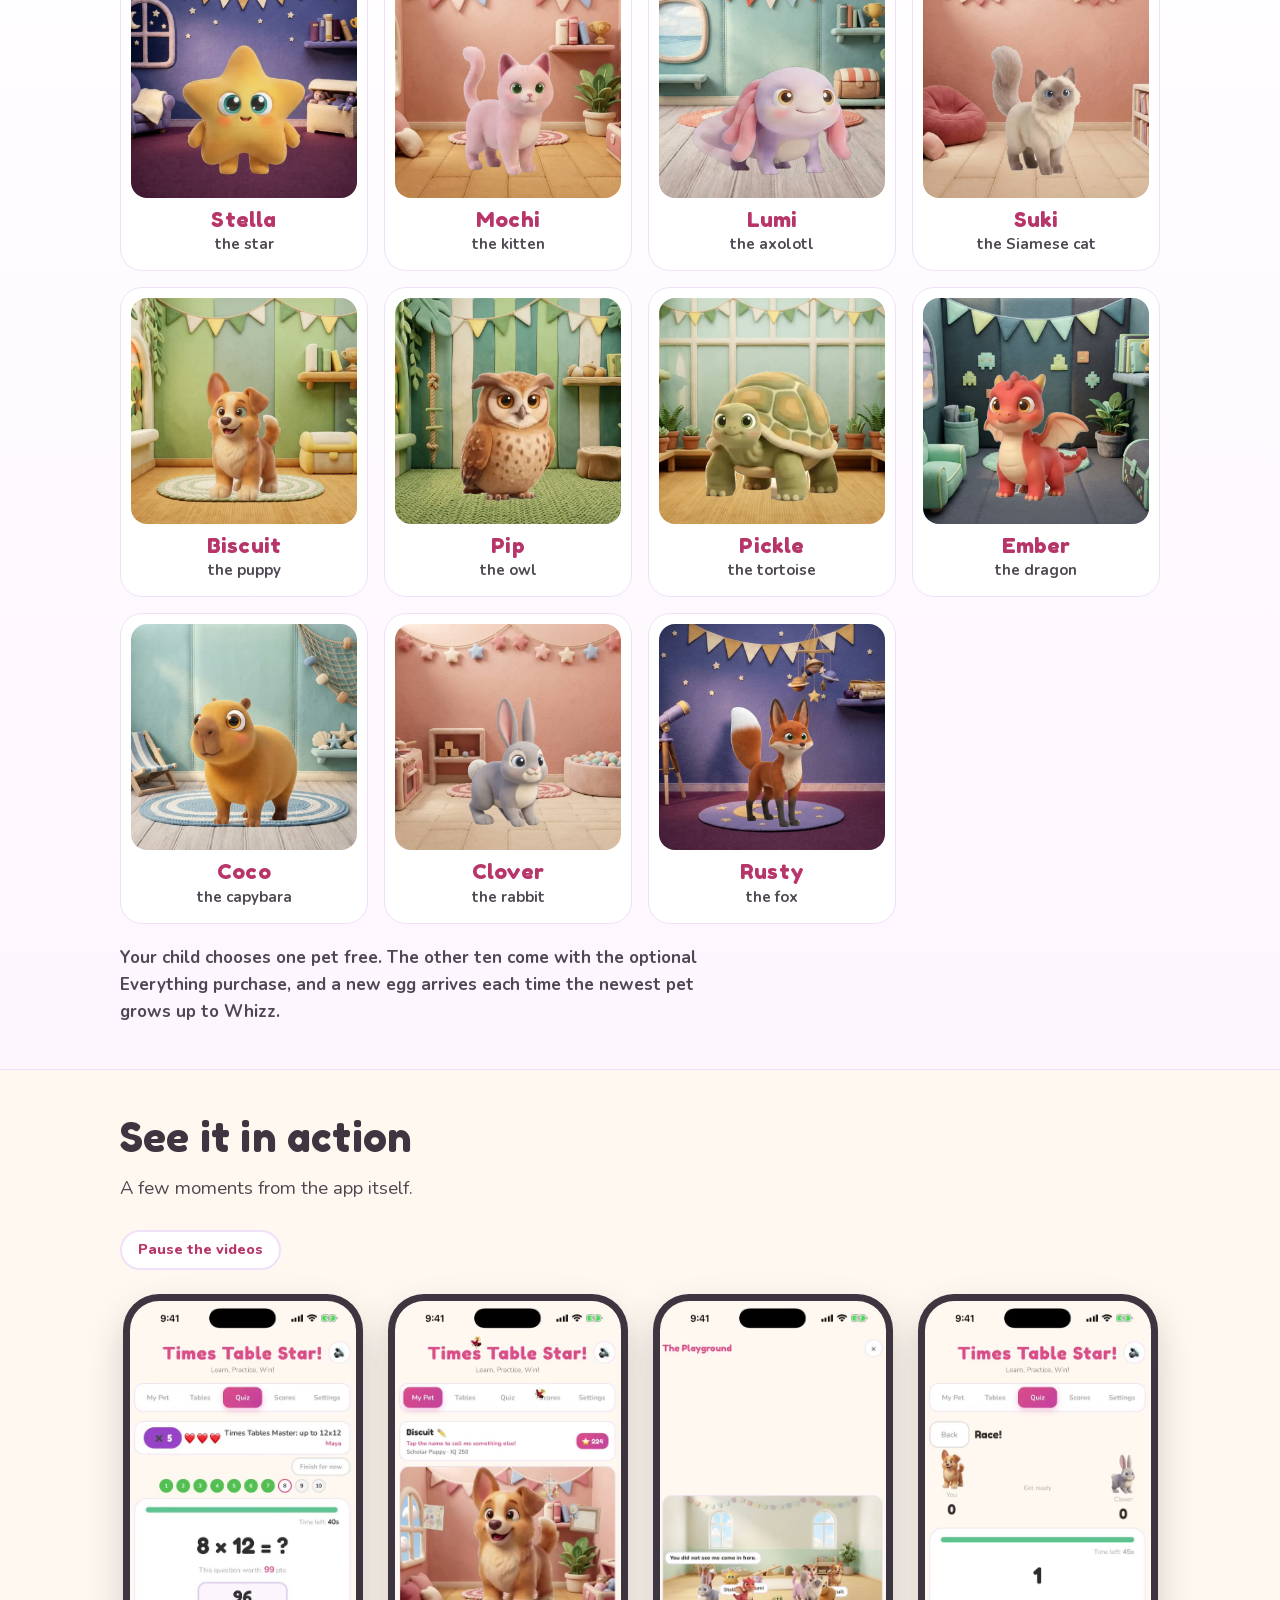
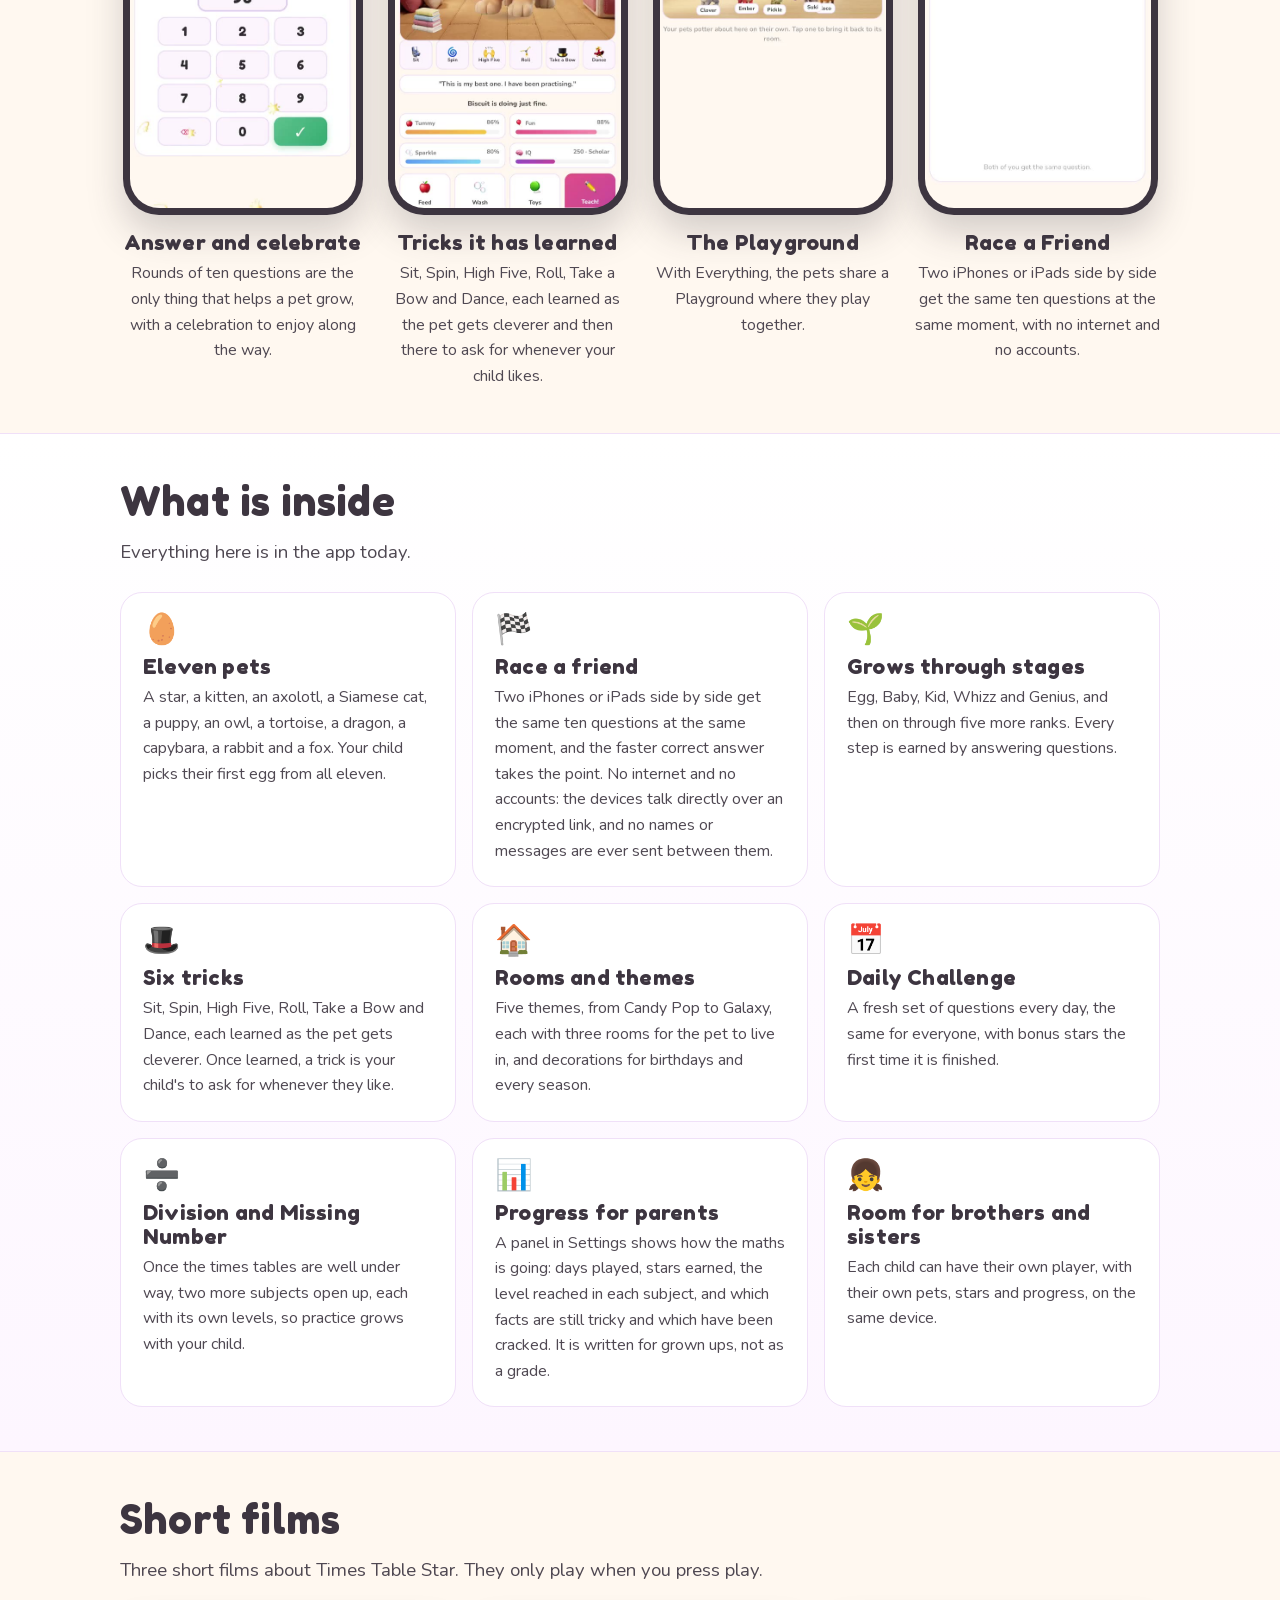
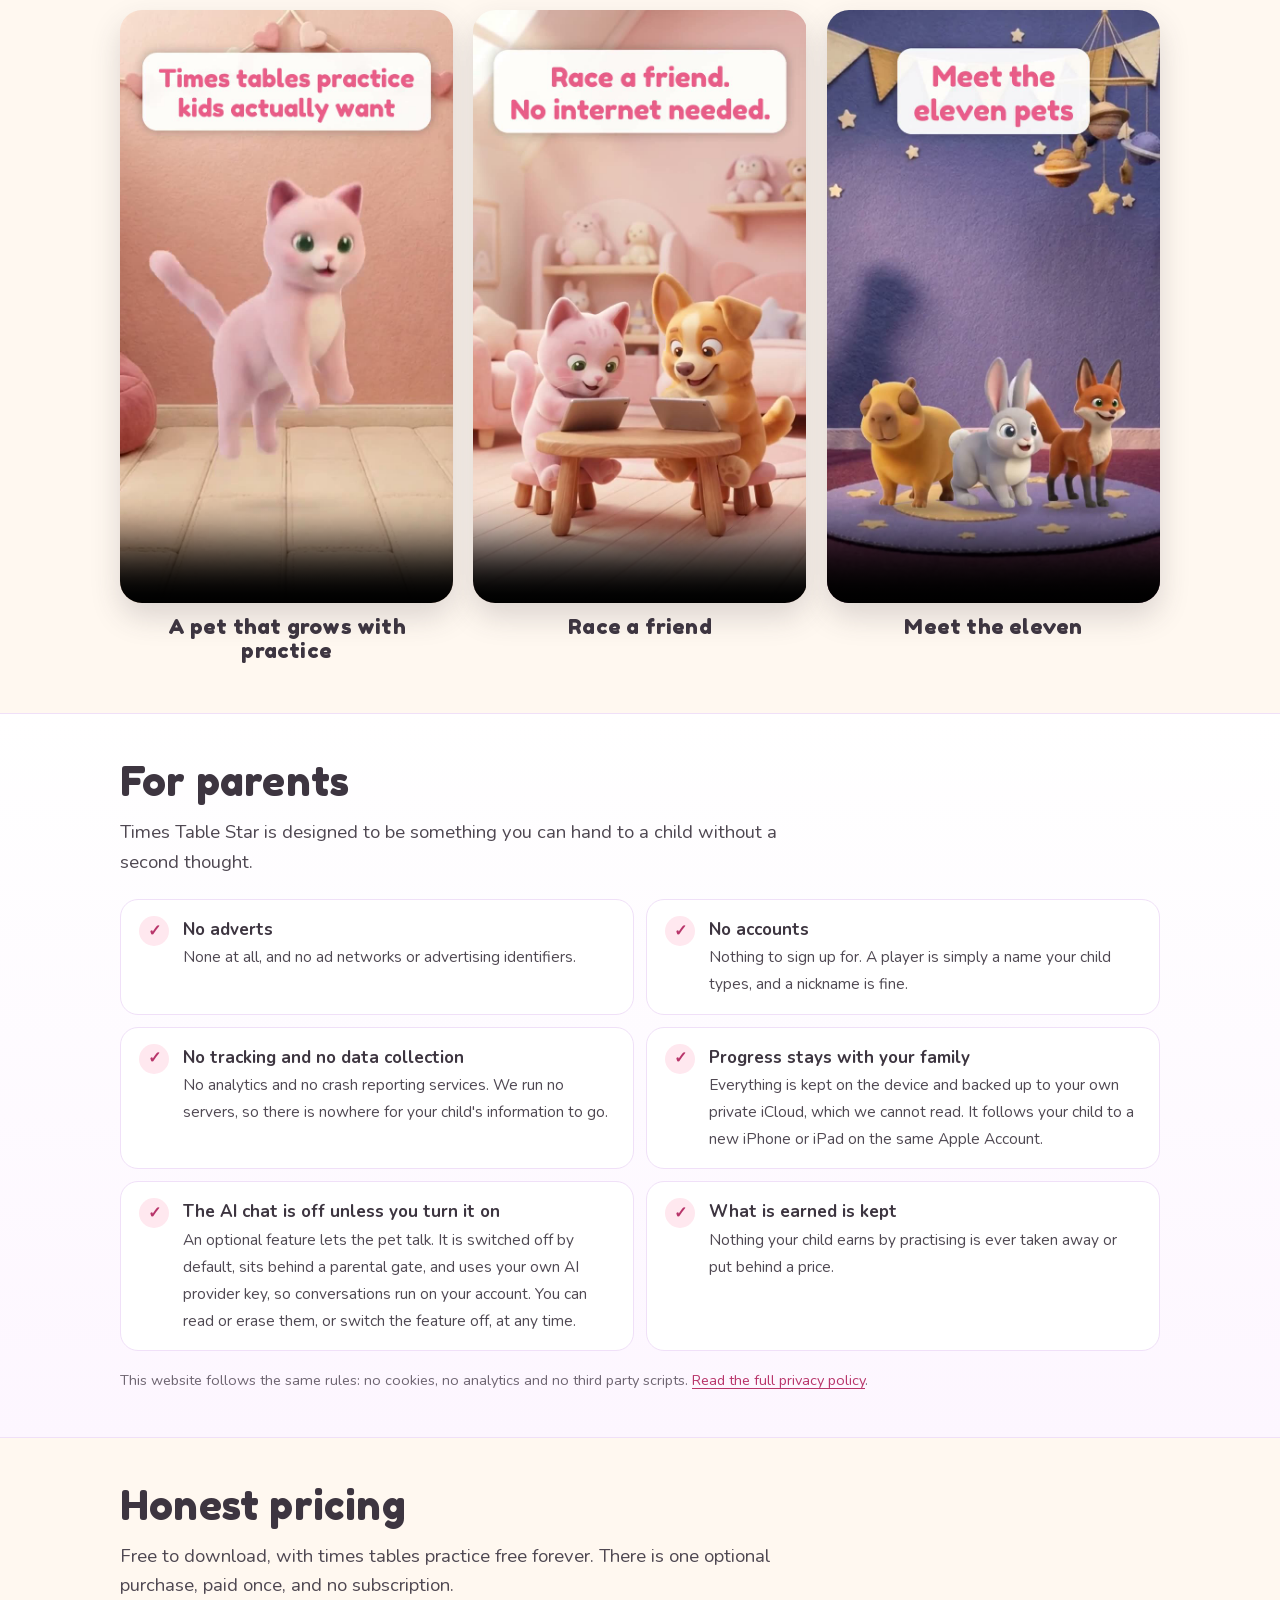
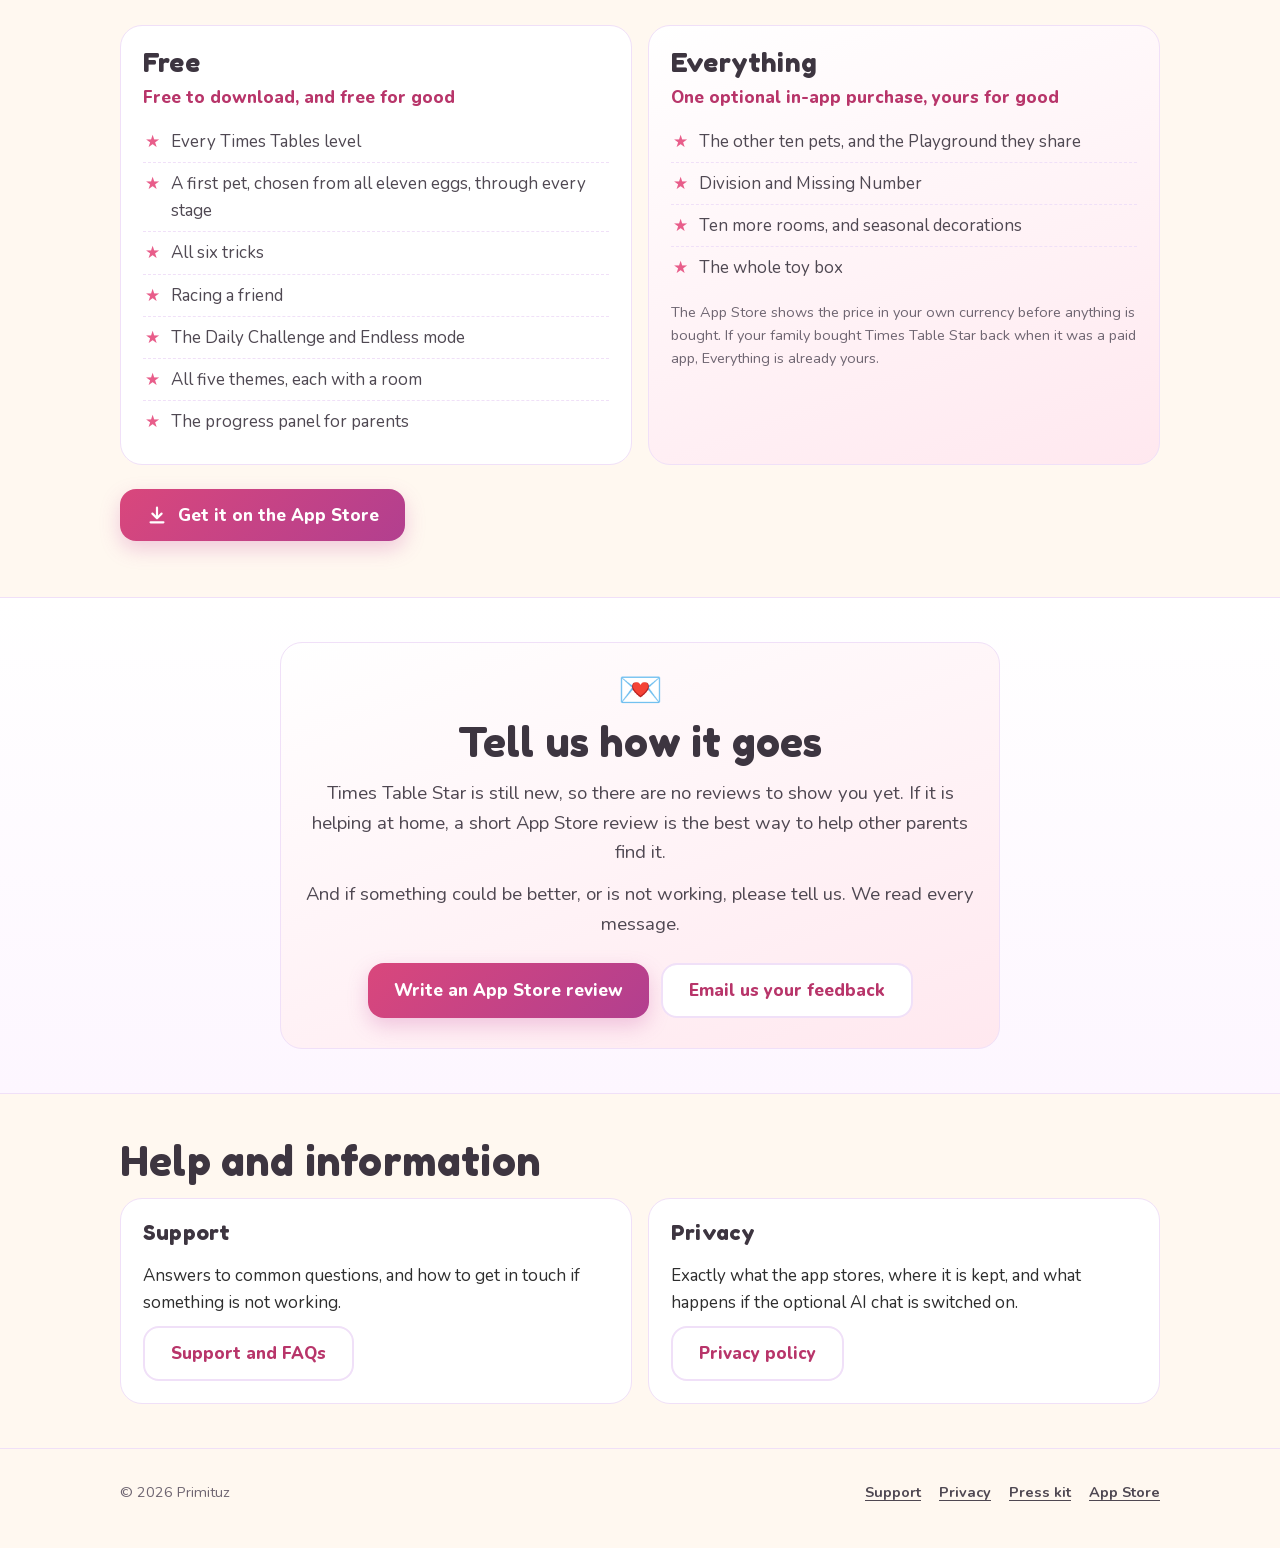
==== commit 9f39ef15: "Move to timestablestar.primituz.com, with pet videos and the app in action The landing page gains a " ====
--- a/index.html
+++ b/index.html
@@ -7,17 +7,17 @@
 <meta name="description" content="Times Table Star is a maths practice game for iPhone and iPad. Your child raises a pet that only grows when they practise times tables, division and missing numbers. No adverts, no accounts, no tracking.">
 <meta name="apple-itunes-app" content="app-id=6762815924">
 <meta name="theme-color" content="#fff8f0">
-<link rel="canonical" href="https://angweeseng.github.io/timestablestar-support/">
+<link rel="canonical" href="https://timestablestar.primituz.com/">
 <link rel="icon" type="image/png" sizes="32x32" href="img/favicon-32.png">
 <link rel="apple-touch-icon" href="img/apple-touch-icon.png">
 
 <meta property="og:type" content="website">
 <meta property="og:site_name" content="Times Table Star">
 <meta property="og:locale" content="en_GB">
-<meta property="og:url" content="https://angweeseng.github.io/timestablestar-support/">
+<meta property="og:url" content="https://timestablestar.primituz.com/">
 <meta property="og:title" content="Times Table Star: maths practice with a pet that grows">
 <meta property="og:description" content="A pet that only grows when your child practises. Free to download for iPhone and iPad, with no adverts, no accounts and no tracking.">
-<meta property="og:image" content="https://angweeseng.github.io/timestablestar-support/img/og-image.jpg">
+<meta property="og:image" content="https://timestablestar.primituz.com/img/og-image.jpg">
 <meta property="og:image:type" content="image/jpeg">
 <meta property="og:image:width" content="1200">
 <meta property="og:image:height" content="630">
@@ -25,11 +25,27 @@
 <meta name="twitter:card" content="summary_large_image">
 <meta name="twitter:title" content="Times Table Star: maths practice with a pet that grows">
 <meta name="twitter:description" content="A pet that only grows when your child practises. Free to download for iPhone and iPad, with no adverts, no accounts and no tracking.">
-<meta name="twitter:image" content="https://angweeseng.github.io/timestablestar-support/img/og-image.jpg">
+<meta name="twitter:image" content="https://timestablestar.primituz.com/img/og-image.jpg">
 <meta name="twitter:image:alt" content="Stella the star, Mochi the kitten and Ember the dragon from Times Table Star">
 
 <link rel="preload" href="fonts/fredokaone-400.woff2" as="font" type="font/woff2" crossorigin>
 <link rel="stylesheet" href="site.css">
+
+<script type="application/ld+json">
+{
+  "@context": "https://schema.org",
+  "@type": "SoftwareApplication",
+  "name": "Times Table Star",
+  "description": "A maths practice game for iPhone and iPad, where a pet only grows when a child practises times tables, division and missing numbers.",
+  "operatingSystem": "iOS",
+  "applicationCategory": "EducationalApplication",
+  "url": "https://apps.apple.com/app/id6762815924",
+  "image": "https://timestablestar.primituz.com/press/app-icon-1024.png",
+  "inLanguage": "en-GB",
+  "author": { "@type": "Organization", "name": "Primituz" },
+  "offers": { "@type": "Offer", "price": "0", "priceCurrency": "GBP" }
+}
+</script>
 </head>
 <body>
 <a class="skip" href="#main">Skip to content</a>
@@ -38,6 +54,7 @@
   <div class="wrap">
     <a class="brand" href="./"><img src="img/icon-192.webp" alt="" width="192" height="192">Times Table Star</a>
     <ul class="nav">
+      <li class="wide"><a href="#pets">Pets</a></li>
       <li class="wide"><a href="#features">Features</a></li>
       <li class="wide"><a href="#parents">For parents</a></li>
       <li class="wide"><a href="#pricing">Pricing</a></li>
@@ -63,13 +80,19 @@
       </div>
       <p class="small">Free to download. No adverts, no accounts, no tracking.</p>
     </div>
-    <div class="stage-card">
-      <img class="room" src="img/room-candy.webp" alt="" width="900" height="725">
-      <div class="pets">
-        <img class="p1" src="img/pets/stella.webp" alt="Stella the star" width="342" height="360">
-        <img class="p2" src="img/pets/mochi.webp" alt="Mochi the kitten" width="255" height="360">
-        <img class="p3" src="img/pets/ember.webp" alt="Ember the dragon" width="291" height="360">
-      </div>
+    <div class="stage-card video-card">
+      <video id="hero-video" data-loop autoplay muted loop playsinline preload="metadata" poster="videos/pets/stella.jpg" aria-label="Stella the star, one of the eleven pets in Times Table Star">
+        <source src="videos/pets/stella.mp4" type="video/mp4">
+      </video>
+      <script>
+        /* Respect reduced motion and data saver before the hero starts playing: show the poster instead. */
+        (function (v) {
+          var still = (window.matchMedia && window.matchMedia('(prefers-reduced-motion: reduce)').matches) ||
+                      (navigator.connection && navigator.connection.saveData);
+          if (still && v) { v.removeAttribute('autoplay'); v.preload = 'none'; v.pause(); }
+        })(document.getElementById('hero-video'));
+      </script>
+      <button type="button" class="motion-toggle on-card" hidden>Pause the videos</button>
     </div>
   </div>
 </section>
@@ -92,23 +115,62 @@
   </div>
 </section>
 
+<section id="pets" class="band">
+  <div class="wrap">
+    <h2>Meet the pets</h2>
+    <p class="lede">Eleven eggs, eleven very different friends. Your child picks their first egg from all eleven.</p>
+    <p><button type="button" class="motion-toggle" hidden>Pause the videos</button></p>
+    <ul class="pet-grid">
+      <li class="pet-card"><video data-loop muted loop playsinline preload="none" poster="videos/pets/stella.jpg" aria-hidden="true"><source src="videos/pets/stella.mp4" type="video/mp4"></video><h3>Stella</h3><p>the star</p></li>
+      <li class="pet-card"><video data-loop muted loop playsinline preload="none" poster="videos/pets/mochi.jpg" aria-hidden="true"><source src="videos/pets/mochi.mp4" type="video/mp4"></video><h3>Mochi</h3><p>the kitten</p></li>
+      <li class="pet-card"><video data-loop muted loop playsinline preload="none" poster="videos/pets/lumi.jpg" aria-hidden="true"><source src="videos/pets/lumi.mp4" type="video/mp4"></video><h3>Lumi</h3><p>the axolotl</p></li>
+      <li class="pet-card"><video data-loop muted loop playsinline preload="none" poster="videos/pets/suki.jpg" aria-hidden="true"><source src="videos/pets/suki.mp4" type="video/mp4"></video><h3>Suki</h3><p>the Siamese cat</p></li>
+      <li class="pet-card"><video data-loop muted loop playsinline preload="none" poster="videos/pets/biscuit.jpg" aria-hidden="true"><source src="videos/pets/biscuit.mp4" type="video/mp4"></video><h3>Biscuit</h3><p>the puppy</p></li>
+      <li class="pet-card"><video data-loop muted loop playsinline preload="none" poster="videos/pets/pip.jpg" aria-hidden="true"><source src="videos/pets/pip.mp4" type="video/mp4"></video><h3>Pip</h3><p>the owl</p></li>
+      <li class="pet-card"><video data-loop muted loop playsinline preload="none" poster="videos/pets/pickle.jpg" aria-hidden="true"><source src="videos/pets/pickle.mp4" type="video/mp4"></video><h3>Pickle</h3><p>the tortoise</p></li>
+      <li class="pet-card"><video data-loop muted loop playsinline preload="none" poster="videos/pets/ember.jpg" aria-hidden="true"><source src="videos/pets/ember.mp4" type="video/mp4"></video><h3>Ember</h3><p>the dragon</p></li>
+      <li class="pet-card"><video data-loop muted loop playsinline preload="none" poster="videos/pets/coco.jpg" aria-hidden="true"><source src="videos/pets/coco.mp4" type="video/mp4"></video><h3>Coco</h3><p>the capybara</p></li>
+      <li class="pet-card"><video data-loop muted loop playsinline preload="none" poster="videos/pets/clover.jpg" aria-hidden="true"><source src="videos/pets/clover.mp4" type="video/mp4"></video><h3>Clover</h3><p>the rabbit</p></li>
+      <li class="pet-card"><video data-loop muted loop playsinline preload="none" poster="videos/pets/rusty.jpg" aria-hidden="true"><source src="videos/pets/rusty.mp4" type="video/mp4"></video><h3>Rusty</h3><p>the fox</p></li>
+    </ul>
+    <p class="pets-note">Your child chooses one pet free. The other ten come with the optional Everything purchase, and a new egg arrives each time the newest pet grows up to Whizz.</p>
+  </div>
+</section>
+
+<section id="action">
+  <div class="wrap">
+    <h2>See it in action</h2>
+    <p class="lede">A few moments from the app itself.</p>
+    <p><button type="button" class="motion-toggle" hidden>Pause the videos</button></p>
+    <ul class="demo-grid">
+      <li class="demo">
+        <div class="phone"><video data-loop muted loop playsinline preload="none" poster="videos/features/quiz.jpg" aria-hidden="true"><source src="videos/features/quiz.mp4" type="video/mp4"></video></div>
+        <h3>Answer and celebrate</h3>
+        <p>Rounds of ten questions are the only thing that helps a pet grow, with a celebration to enjoy along the way.</p>
+      </li>
+      <li class="demo">
+        <div class="phone"><video data-loop muted loop playsinline preload="none" poster="videos/features/tricks.jpg" aria-hidden="true"><source src="videos/features/tricks.mp4" type="video/mp4"></video></div>
+        <h3>Tricks it has learned</h3>
+        <p>Sit, Spin, High Five, Roll, Take a Bow and Dance, each learned as the pet gets cleverer and then there to ask for whenever your child likes.</p>
+      </li>
+      <li class="demo">
+        <div class="phone"><video data-loop muted loop playsinline preload="none" poster="videos/features/playground.jpg" aria-hidden="true"><source src="videos/features/playground.mp4" type="video/mp4"></video></div>
+        <h3>The Playground</h3>
+        <p>With Everything, the pets share a Playground where they play together.</p>
+      </li>
+      <li class="demo">
+        <div class="phone"><video data-loop muted loop playsinline preload="none" poster="videos/features/race.jpg" aria-hidden="true"><source src="videos/features/race.mp4" type="video/mp4"></video></div>
+        <h3>Race a Friend</h3>
+        <p>Two iPhones or iPads side by side get the same ten questions at the same moment, with no internet and no accounts.</p>
+      </li>
+    </ul>
+  </div>
+</section>
+
 <section id="features" class="band">
   <div class="wrap">
     <h2>What is inside</h2>
     <p class="lede">Everything here is in the app today.</p>
-    <div class="parade" aria-label="The eleven pets">
-      <img src="img/pets/stella.webp" alt="Stella the star" loading="lazy" width="342" height="360">
-      <img src="img/pets/mochi.webp" alt="Mochi the kitten" loading="lazy" width="255" height="360">
-      <img src="img/pets/lumi.webp" alt="Lumi the axolotl" loading="lazy" width="435" height="298">
-      <img src="img/pets/suki.webp" alt="Suki the Siamese cat" loading="lazy" width="250" height="360">
-      <img src="img/pets/biscuit.webp" alt="Biscuit the puppy" loading="lazy" width="208" height="360">
-      <img src="img/pets/pip.webp" alt="Pip the owl" loading="lazy" width="263" height="360">
-      <img src="img/pets/pickle.webp" alt="Pickle the tortoise" loading="lazy" width="370" height="360">
-      <img src="img/pets/ember.webp" alt="Ember the dragon" loading="lazy" width="291" height="360">
-      <img src="img/pets/coco.webp" alt="Coco the capybara" loading="lazy" width="297" height="360">
-      <img src="img/pets/clover.webp" alt="Clover the rabbit" loading="lazy" width="224" height="360">
-      <img src="img/pets/rusty.webp" alt="Rusty the fox" loading="lazy" width="230" height="360">
-    </div>
     <div class="grid three">
       <div class="card feature"><span class="ico" aria-hidden="true">🥚</span><h3>Eleven pets</h3><p>A star, a kitten, an axolotl, a Siamese cat, a puppy, an owl, a tortoise, a dragon, a capybara, a rabbit and a fox. Your child picks their first egg from all eleven.</p></div>
       <div class="card feature"><span class="ico" aria-hidden="true">🏁</span><h3>Race a friend</h3><p>Two iPhones or iPads side by side get the same ten questions at the same moment, and the faster correct answer takes the point. No internet and no accounts: the devices talk directly over an encrypted link, and no names or messages are ever sent between them.</p></div>
@@ -123,7 +185,28 @@
   </div>
 </section>
 
-<section id="parents">
+<section id="films">
+  <div class="wrap">
+    <h2>Short films</h2>
+    <p class="lede">Three short films about Times Table Star. They only play when you press play.</p>
+    <ul class="film-grid">
+      <li class="film">
+        <video controls playsinline preload="none" poster="videos/films/practice.jpg" aria-label="Film: A pet that grows with practice"><source src="videos/films/practice.mp4" type="video/mp4"></video>
+        <h3>A pet that grows with practice</h3>
+      </li>
+      <li class="film">
+        <video controls playsinline preload="none" poster="videos/films/race.jpg" aria-label="Film: Race a friend"><source src="videos/films/race.mp4" type="video/mp4"></video>
+        <h3>Race a friend</h3>
+      </li>
+      <li class="film">
+        <video controls playsinline preload="none" poster="videos/films/pets.jpg" aria-label="Film: Meet the eleven"><source src="videos/films/pets.mp4" type="video/mp4"></video>
+        <h3>Meet the eleven</h3>
+      </li>
+    </ul>
+  </div>
+</section>
+
+<section id="parents" class="band">
   <div class="wrap">
     <h2>For parents</h2>
     <p class="lede">Times Table Star is designed to be something you can hand to a child without a second thought.</p>
@@ -139,7 +222,7 @@
   </div>
 </section>
 
-<section id="pricing" class="band">
+<section id="pricing">
   <div class="wrap">
     <h2>Honest pricing</h2>
     <p class="lede">Free to download, with times tables practice free forever. There is one optional purchase, paid once, and no subscription.</p>
@@ -169,6 +252,27 @@
         <p class="small" style="margin-top:12px">The App Store shows the price in your own currency before anything is bought. If your family bought Times Table Star back when it was a paid app, Everything is already yours.</p>
       </div>
     </div>
+    <div class="cta">
+      <a class="btn" href="https://apps.apple.com/app/id6762815924">
+        <svg viewBox="0 0 24 24" fill="none" stroke="currentColor" stroke-width="2.4" stroke-linecap="round" stroke-linejoin="round" aria-hidden="true"><path d="M12 4v11"/><path d="M7 10.5 12 15.5 17 10.5"/><path d="M5 20h14"/></svg>
+        Get it on the App Store
+      </a>
+    </div>
+  </div>
+</section>
+
+<section id="feedback" class="band">
+  <div class="wrap narrow">
+    <div class="card feedback">
+      <span class="ico" aria-hidden="true">💌</span>
+      <h2>Tell us how it goes</h2>
+      <p class="lede">Times Table Star is still new, so there are no reviews to show you yet. If it is helping at home, a short App Store review is the best way to help other parents find it.</p>
+      <p class="lede">And if something could be better, or is not working, please tell us. We read every message.</p>
+      <div class="cta">
+        <a class="btn" href="https://apps.apple.com/app/id6762815924?action=write-review">Write an App Store review</a>
+        <a class="btn ghost" href="support.html#contact">Email us your feedback</a>
+      </div>
+    </div>
   </div>
 </section>
 
@@ -203,5 +307,53 @@
     </nav>
   </div>
 </footer>
+
+<script>
+/* Looping videos play only while on screen, and never when reduced motion or data saver is set.
+   Without JavaScript, or without IntersectionObserver, the posters simply show. */
+(function () {
+  var vids = [].slice.call(document.querySelectorAll('video[data-loop]'));
+  var toggles = [].slice.call(document.querySelectorAll('.motion-toggle'));
+  if (!vids.length || !('IntersectionObserver' in window)) {
+    vids.forEach(function (v) { v.removeAttribute('autoplay'); v.pause(); });
+    return;
+  }
+  var mq = window.matchMedia ? window.matchMedia('(prefers-reduced-motion: reduce)') : null;
+  var saveData = !!(navigator.connection && navigator.connection.saveData);
+  var playing = !(mq && mq.matches) && !saveData;
+
+  function sync(v) {
+    if (playing && v._onScreen && !document.hidden) {
+      var p = v.play();
+      if (p && p.catch) p.catch(function () {});
+    } else if (!v.paused) {
+      v.pause();
+    }
+  }
+  function syncAll() { vids.forEach(sync); }
+  function label() {
+    toggles.forEach(function (b) {
+      b.hidden = false;
+      b.textContent = playing ? 'Pause the videos' : 'Play the videos';
+    });
+  }
+
+  vids.forEach(function (v) { v.removeAttribute('autoplay'); v._onScreen = false; });
+  var io = new IntersectionObserver(function (entries) {
+    entries.forEach(function (e) { e.target._onScreen = e.isIntersecting; sync(e.target); });
+  }, { rootMargin: '80px 0px', threshold: 0.2 });
+  vids.forEach(function (v) { io.observe(v); });
+
+  toggles.forEach(function (b) {
+    b.addEventListener('click', function () { playing = !playing; label(); syncAll(); });
+  });
+  if (mq) {
+    var onChange = function () { if (mq.matches) { playing = false; label(); syncAll(); } };
+    if (mq.addEventListener) mq.addEventListener('change', onChange); else if (mq.addListener) mq.addListener(onChange);
+  }
+  document.addEventListener('visibilitychange', syncAll);
+  label();
+})();
+</script>
 </body>
 </html>
--- a/site.css
+++ b/site.css
@@ -123,6 +123,64 @@
 footer.site nav { display: flex; flex-wrap: wrap; gap: 6px 18px; }
 footer.site a { color: var(--soft); font-weight: 700; }
 
+/* shared media and motion */
+video { display: block; max-width: 100%; }
+button { font: inherit; }
+button:focus-visible { outline: 3px solid var(--accent2); outline-offset: 3px; }
+@media (prefers-reduced-motion: reduce) {
+  html { scroll-behavior: auto; }
+  .btn { transition: none; }
+  .btn:hover { transform: none; }
+}
+.motion-toggle { display: inline-flex; align-items: center; gap: 6px; min-height: 40px; padding: 6px 16px; border-radius: 999px; border: 2px solid var(--card-border); background: #fff; color: var(--accent-ink); font-weight: 800; font-size: 14.5px; cursor: pointer; }
+.motion-toggle:hover { background: var(--blush); }
+.motion-toggle:focus-visible { border-radius: 999px; }
+.lede + p .motion-toggle { margin-top: 14px; }
+
+/* hero video card */
+.stage-card.video-card { aspect-ratio: 1 / 1; max-width: 520px; width: 100%; margin: 0 auto; background: linear-gradient(160deg, #ffeef4 0%, #f6dcd8 100%); }
+.video-card video { width: 100%; height: 100%; object-fit: cover; }
+.motion-toggle.on-card { position: absolute; right: 12px; bottom: 12px; background: rgba(255,255,255,0.92); }
+
+/* meet the pets */
+.pet-grid { list-style: none; display: grid; grid-template-columns: repeat(2, minmax(0, 1fr)); gap: 12px; margin-top: 22px; }
+@media (min-width: 640px) { .pet-grid { grid-template-columns: repeat(3, minmax(0, 1fr)); gap: 16px; } }
+@media (min-width: 980px) { .pet-grid { grid-template-columns: repeat(4, minmax(0, 1fr)); } }
+.pet-card { background: var(--card); border: 1.5px solid var(--card-border); border-radius: var(--radius); padding: 10px 10px 14px; text-align: center; }
+.pet-card video { width: 100%; height: auto; aspect-ratio: 1 / 1; object-fit: cover; border-radius: 16px; background: linear-gradient(160deg, var(--tint) 0%, var(--blush) 100%); margin-bottom: 10px; }
+.pet-card h3 { font-size: clamp(18px, 4.6vw, 21px); margin-bottom: 0; color: var(--accent-ink); }
+.pet-card p { font-size: 15px; color: var(--soft); font-weight: 700; }
+.pets-note { margin-top: 20px; color: var(--soft); font-weight: 700; max-width: 62ch; }
+
+/* see it in action */
+.demo-grid { list-style: none; display: grid; grid-template-columns: minmax(0, 1fr); gap: 28px; margin-top: 24px; }
+@media (min-width: 540px) { .demo-grid { grid-template-columns: repeat(2, minmax(0, 1fr)); gap: 28px 20px; } }
+@media (min-width: 980px) { .demo-grid { grid-template-columns: repeat(4, minmax(0, 1fr)); } }
+.demo { text-align: center; }
+.demo p { color: var(--soft); font-size: 16px; max-width: 34ch; margin: 0 auto; }
+.phone { width: 100%; max-width: 240px; margin: 0 auto 16px; aspect-ratio: 1320 / 2868; padding: 7px; border-radius: 36px; background: var(--heading); box-shadow: 0 18px 36px rgba(61,53,64,0.22); }
+.phone video { width: 100%; height: 100%; object-fit: cover; border-radius: 29px; background: linear-gradient(180deg, var(--tint) 0%, var(--blush) 100%); }
+
+/* short films */
+.film-grid { list-style: none; display: grid; grid-template-columns: minmax(0, 1fr); gap: 28px; margin-top: 24px; }
+@media (min-width: 760px) { .film-grid { grid-template-columns: repeat(3, minmax(0, 1fr)); gap: 20px; } }
+.film { text-align: center; }
+.film video { width: 100%; max-width: 340px; height: auto; aspect-ratio: 9 / 16; object-fit: cover; margin: 0 auto 12px; border-radius: var(--radius); background: var(--heading); box-shadow: 0 14px 30px rgba(61,53,64,0.18); }
+.film video:focus-visible { outline: 3px solid var(--accent2); outline-offset: 3px; }
+
+/* feedback */
+.feedback { text-align: center; padding: 30px 22px; background: linear-gradient(160deg, #fff 0%, var(--blush) 100%); }
+.feedback .ico { font-size: 36px; line-height: 1; display: block; margin-bottom: 10px; }
+.feedback .lede { margin-left: auto; margin-right: auto; }
+.feedback .cta { justify-content: center; margin-bottom: 0; }
+
+/* 404 */
+.lost { padding: 64px 0; text-align: center; }
+.lost h1 { font-size: clamp(34px, 9vw, 52px); color: var(--accent); margin-bottom: 12px; }
+.lost .promise { margin: 0 auto; }
+.lost .cta { justify-content: center; }
+.lost img { width: 150px; margin: 0 auto 18px; }
+
 /* press */
 .facts { width: 100%; border-collapse: collapse; table-layout: fixed; }
 .facts th, .facts td { text-align: left; vertical-align: top; padding: 10px 0; border-top: 1px dashed var(--card-border); font-size: 16px; }
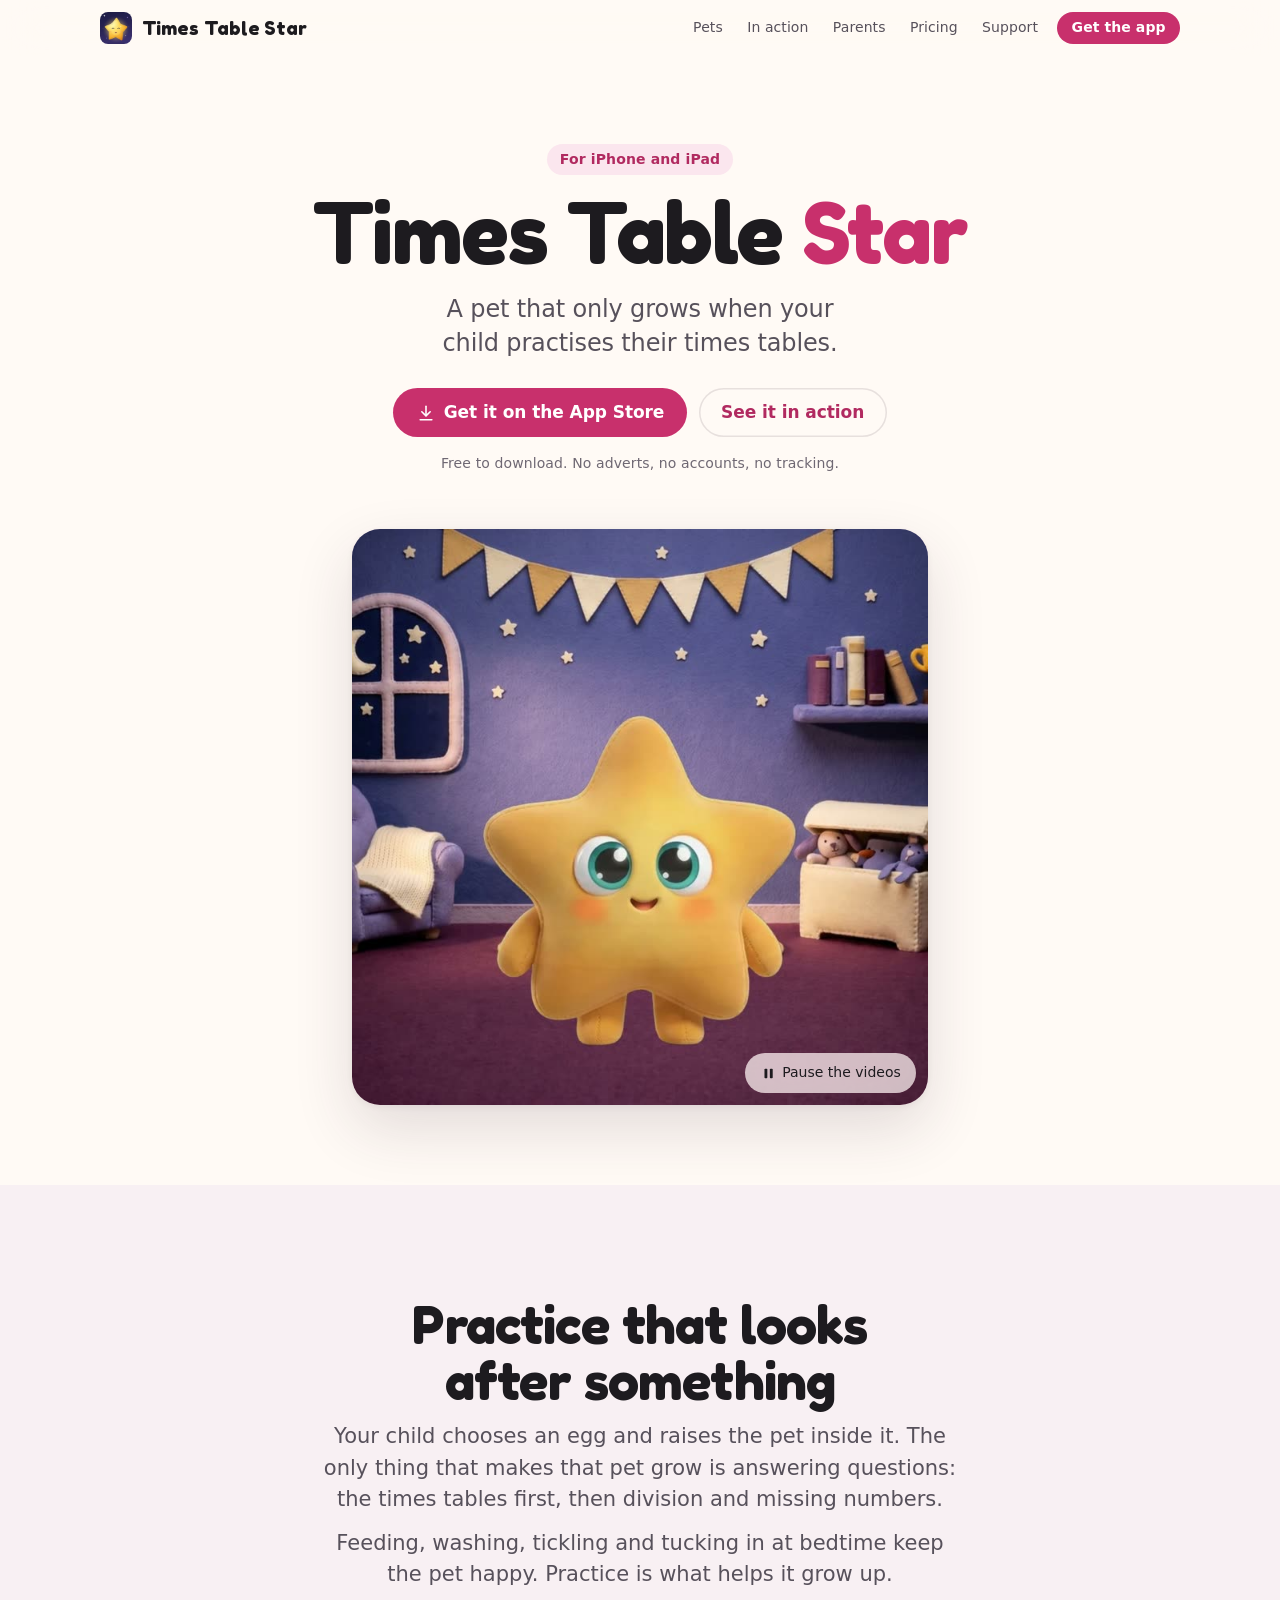
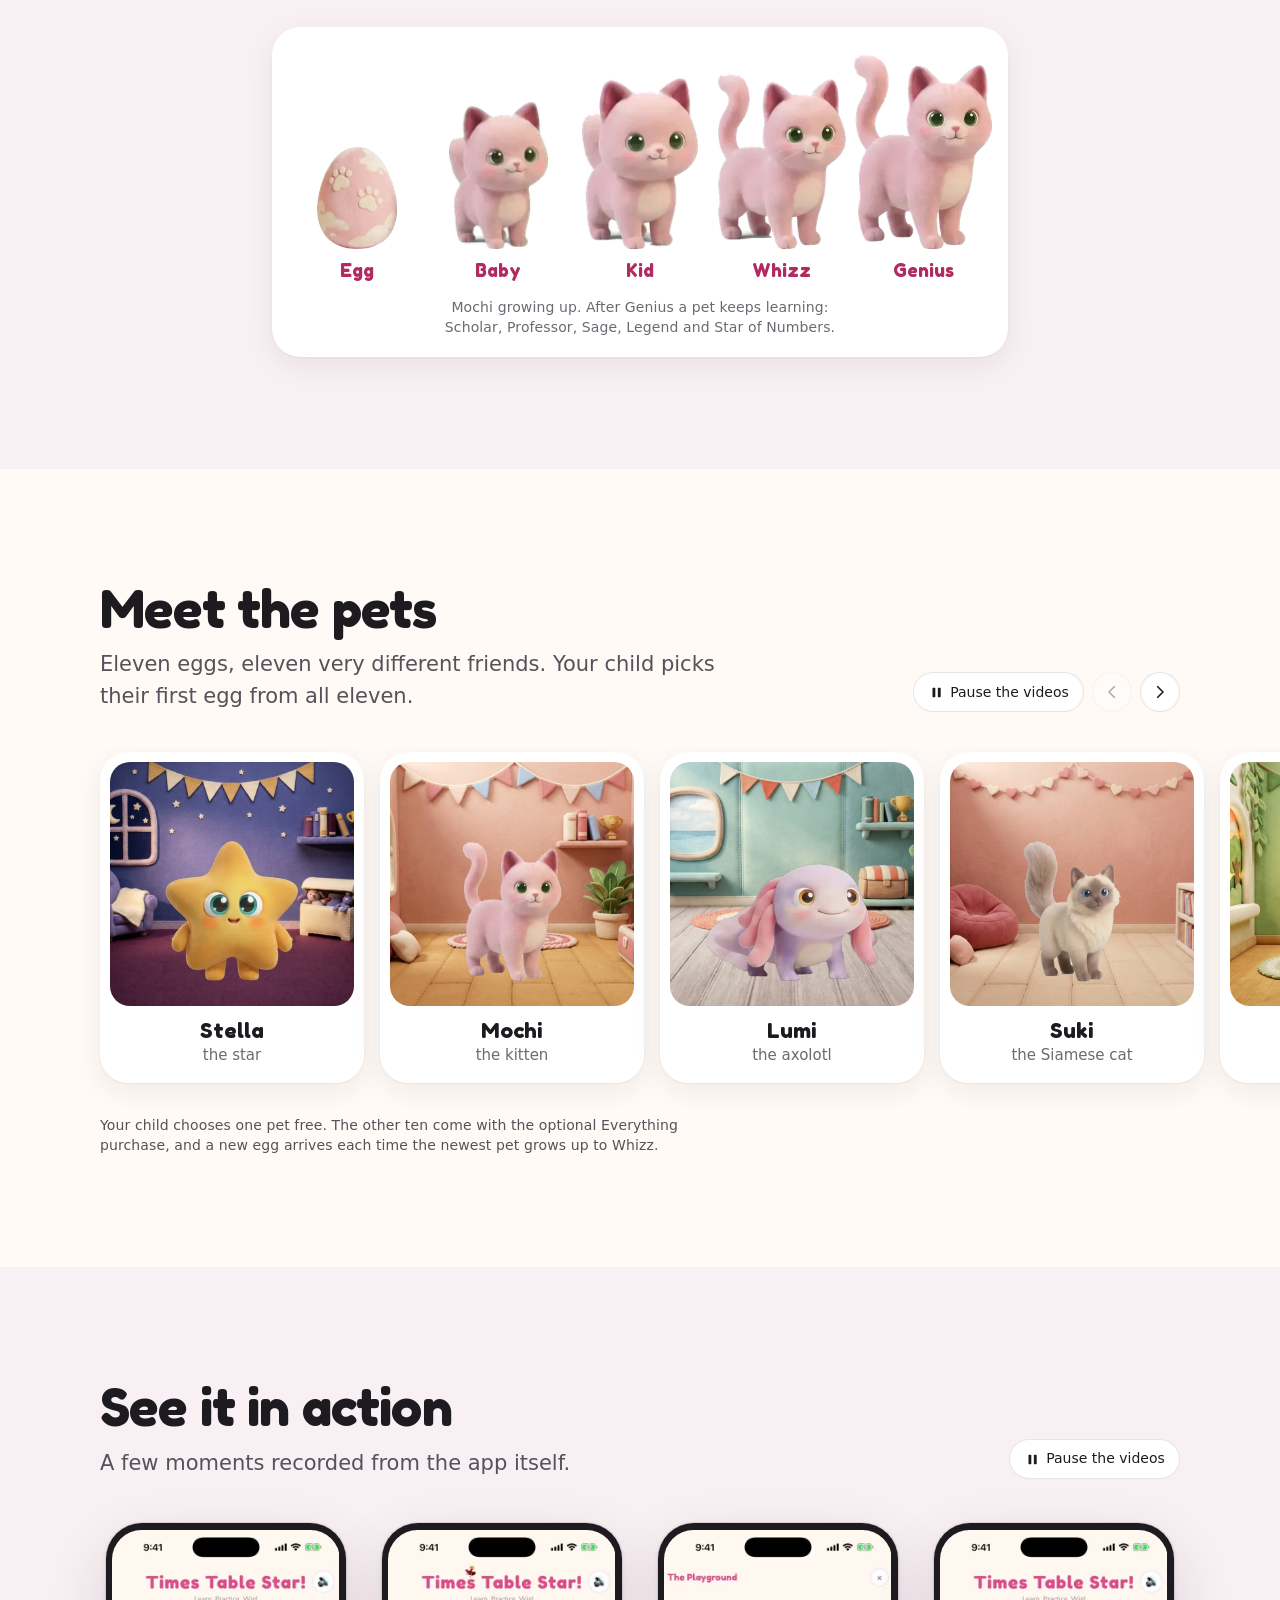
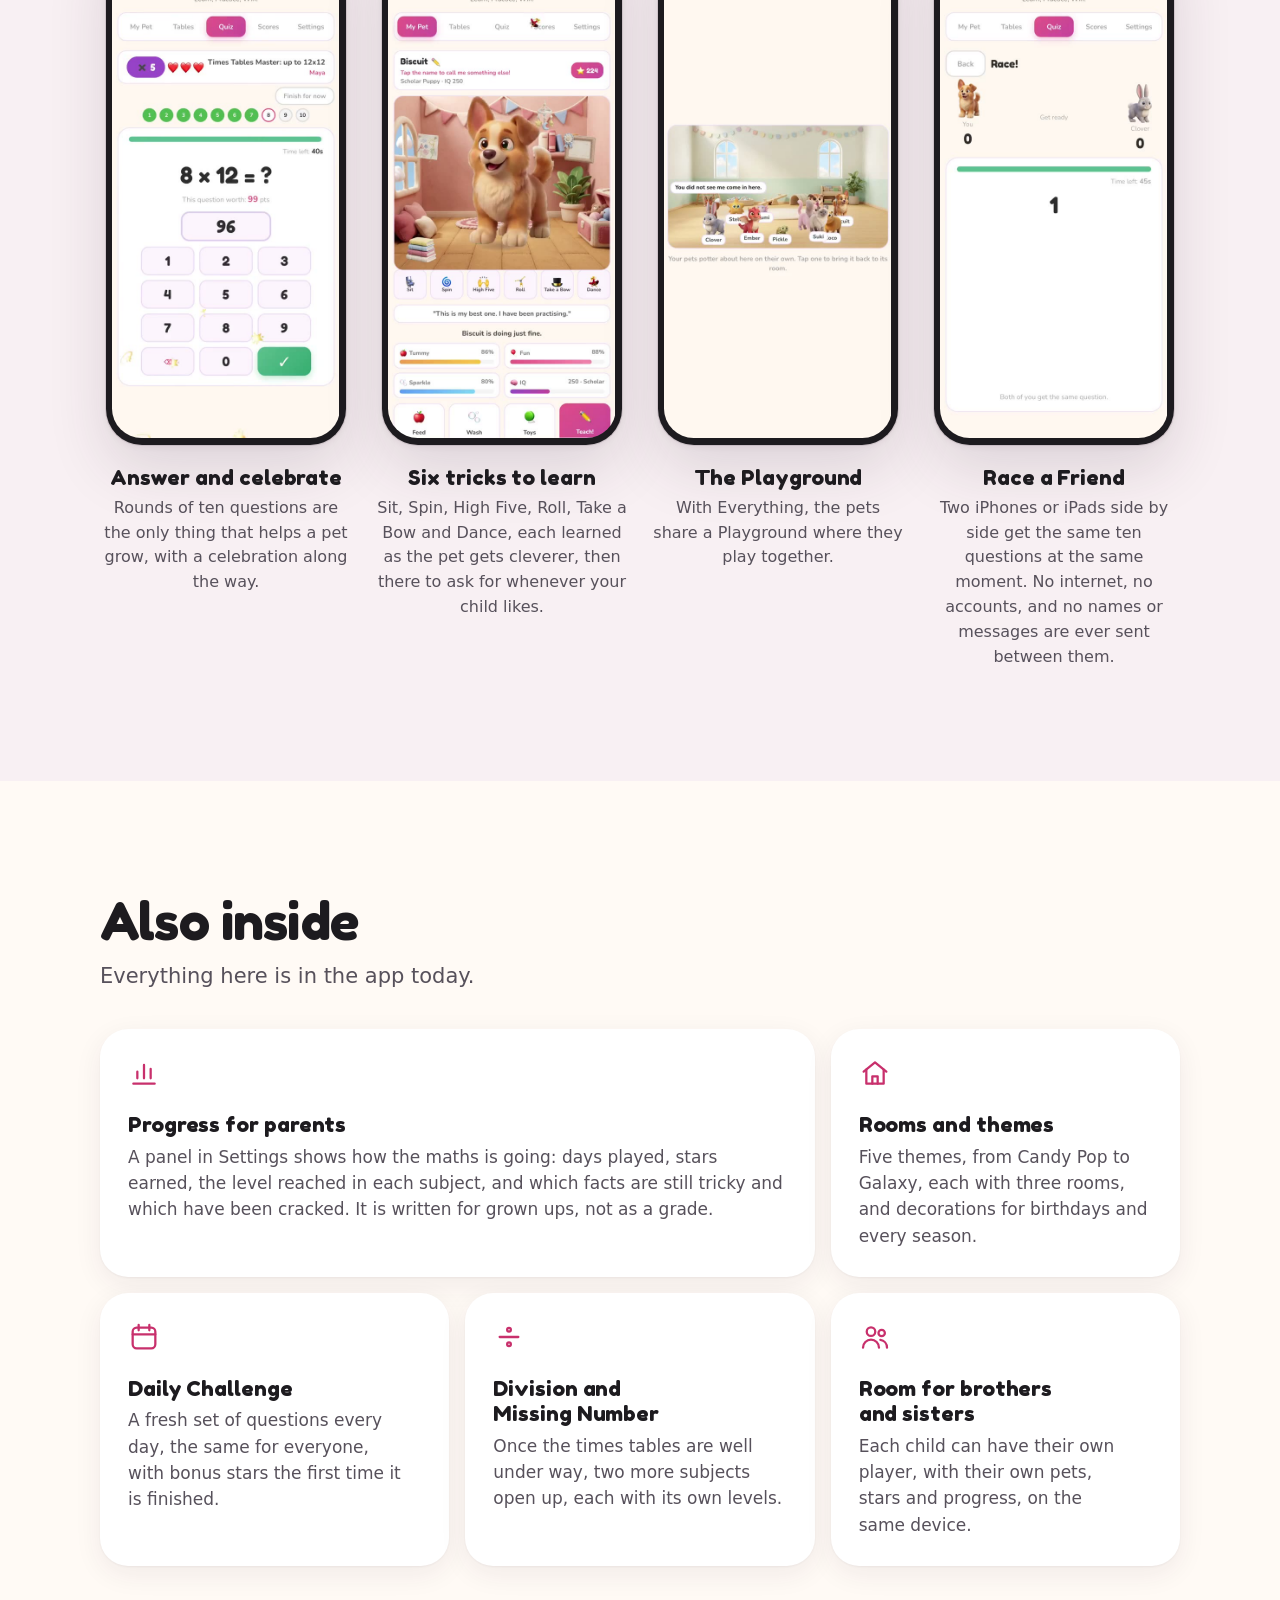
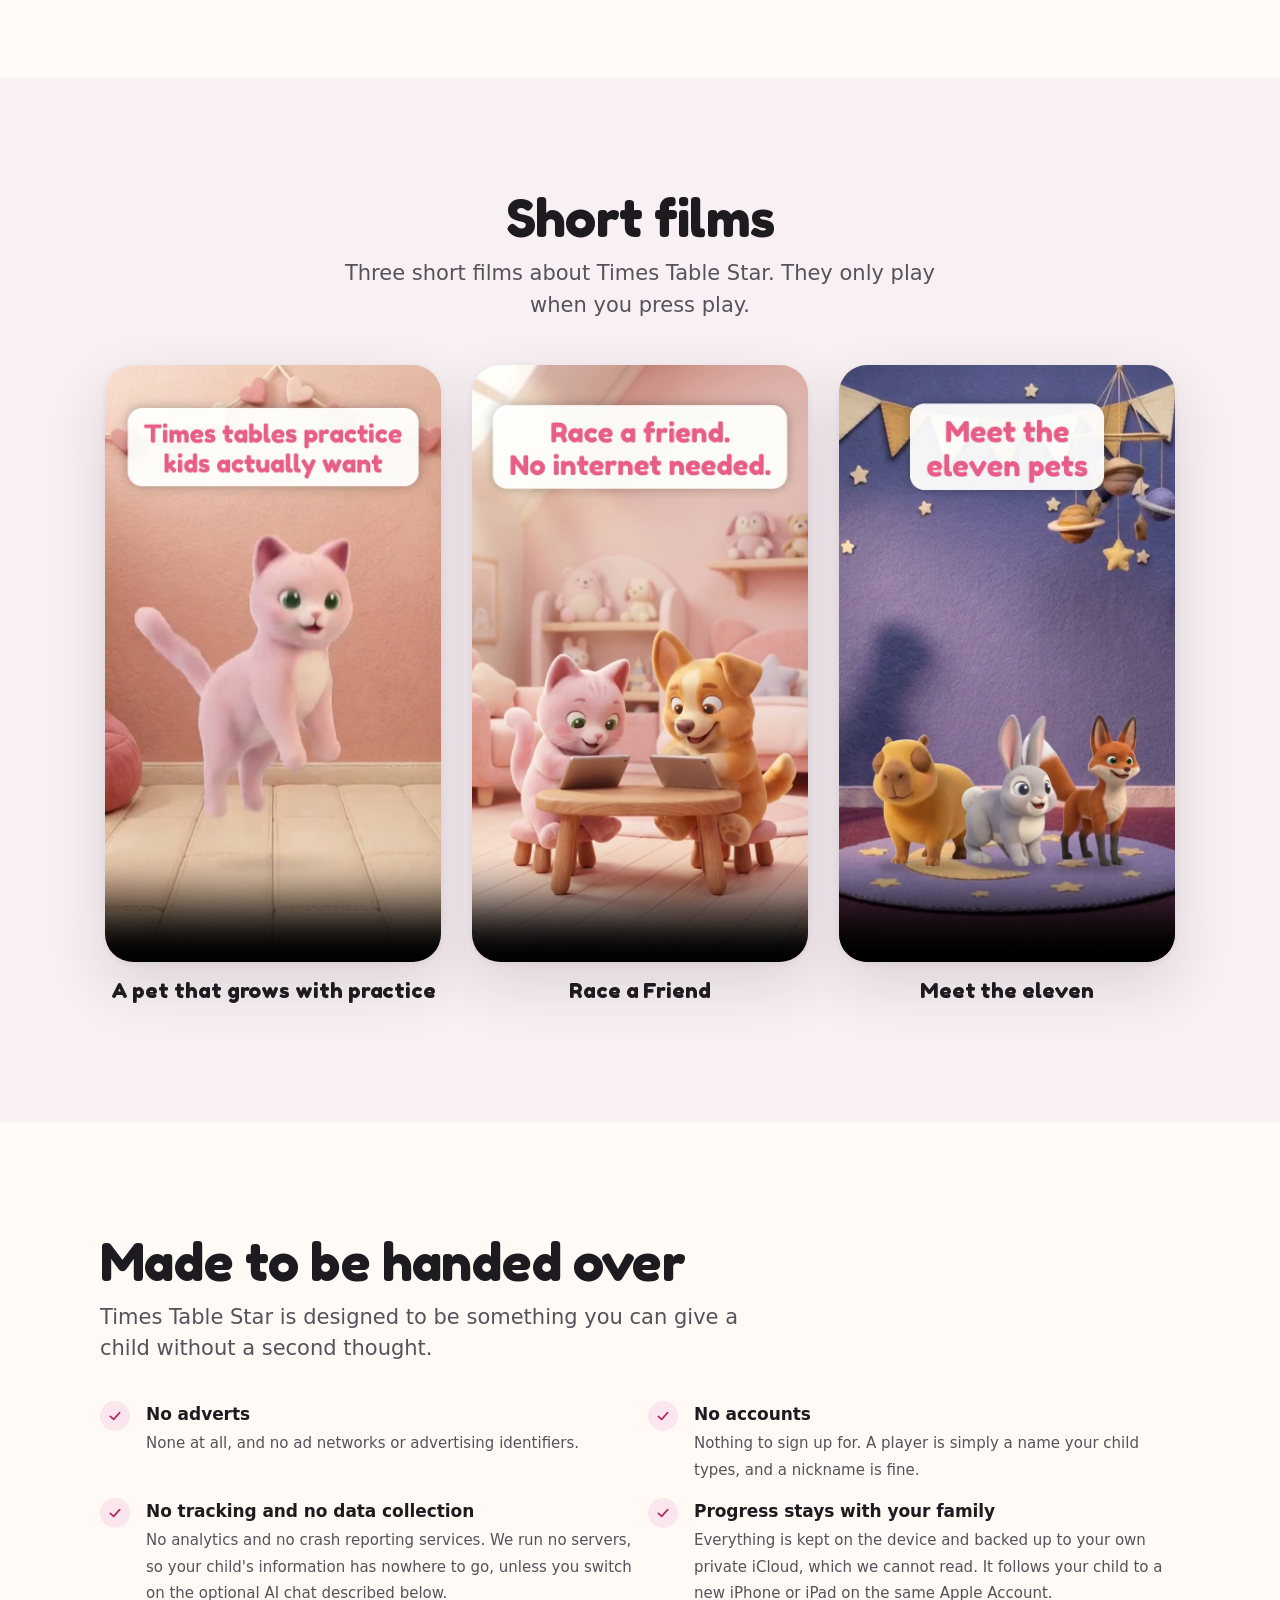
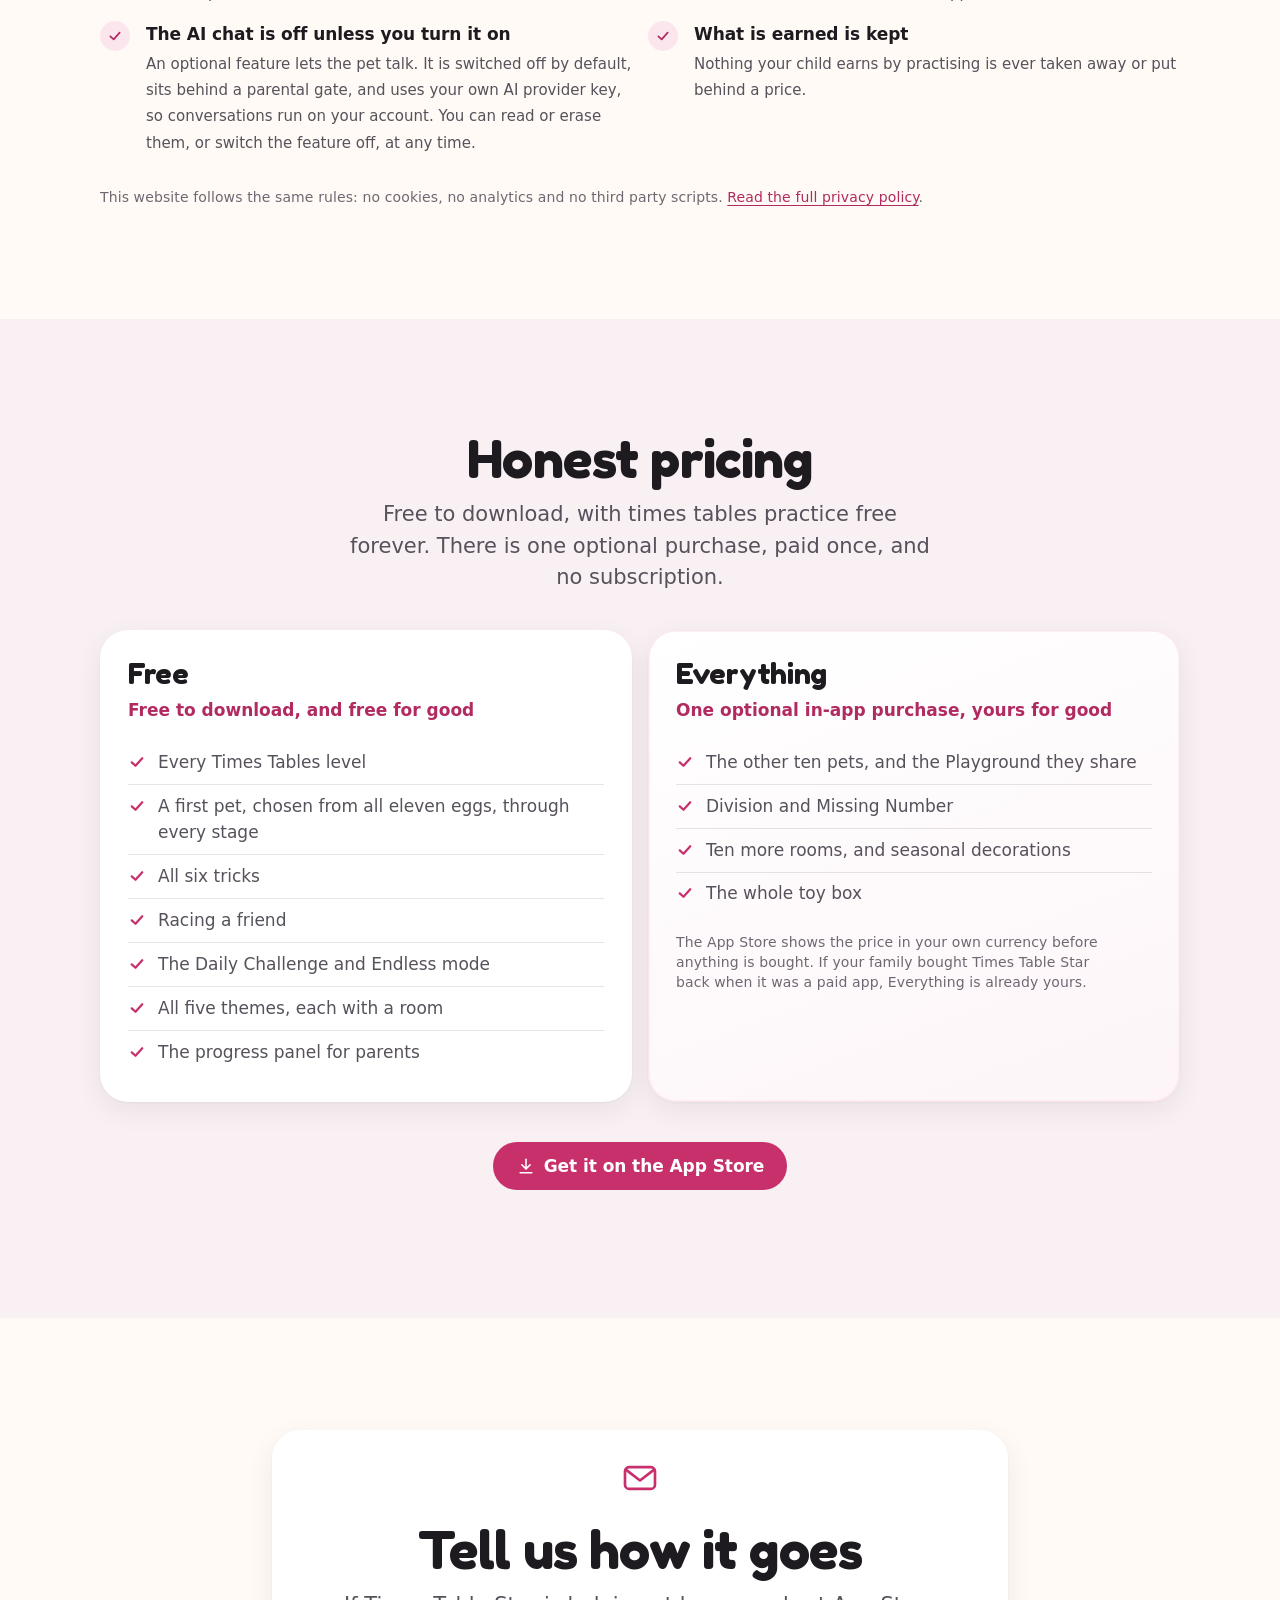
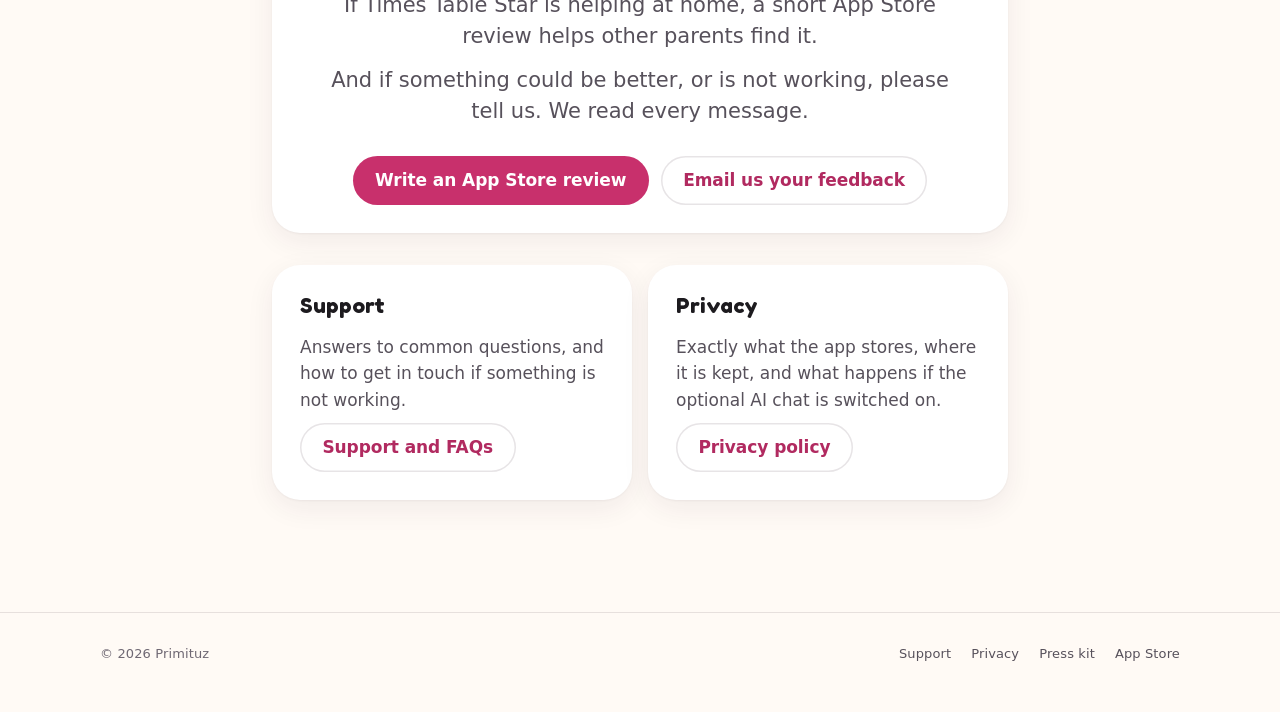
==== commit 00d6cb7f: "Redesign to Apple's interface guidelines, and bring support and privacy onto it System type with tra" ====
--- a/index.html
+++ b/index.html
@@ -2,11 +2,13 @@
 <html lang="en-GB">
 <head>
 <meta charset="UTF-8">
-<meta name="viewport" content="width=device-width, initial-scale=1.0">
+<meta name="viewport" content="width=device-width, initial-scale=1.0, viewport-fit=cover">
 <title>Times Table Star: maths practice with a pet that grows</title>
 <meta name="description" content="Times Table Star is a maths practice game for iPhone and iPad. Your child raises a pet that only grows when they practise times tables, division and missing numbers. No adverts, no accounts, no tracking.">
 <meta name="apple-itunes-app" content="app-id=6762815924">
-<meta name="theme-color" content="#fff8f0">
+<meta name="color-scheme" content="light dark">
+<meta name="theme-color" content="#fffaf5" media="(prefers-color-scheme: light)">
+<meta name="theme-color" content="#121014" media="(prefers-color-scheme: dark)">
 <link rel="canonical" href="https://timestablestar.primituz.com/">
 <link rel="icon" type="image/png" sizes="32x32" href="img/favicon-32.png">
 <link rel="apple-touch-icon" href="img/apple-touch-icon.png">
@@ -30,6 +32,8 @@
 
 <link rel="preload" href="fonts/fredokaone-400.woff2" as="font" type="font/woff2" crossorigin>
 <link rel="stylesheet" href="site.css">
+<script>document.documentElement.className += ' js';</script>
+<script src="site.js" defer></script>
 
 <script type="application/ld+json">
 {
@@ -47,7 +51,22 @@
 }
 </script>
 </head>
-<body>
+<body ontouchstart="">
+<svg width="0" height="0" style="position:absolute" aria-hidden="true" focusable="false">
+  <symbol id="i-get" viewBox="0 0 24 24"><path d="M12 4v11"/><path d="M7 10.5 12 15.5 17 10.5"/><path d="M5 20h14"/></symbol>
+  <symbol id="i-left" viewBox="0 0 24 24"><path d="M15 5l-7 7 7 7"/></symbol>
+  <symbol id="i-right" viewBox="0 0 24 24"><path d="M9 5l7 7-7 7"/></symbol>
+  <symbol id="i-play" viewBox="0 0 24 24"><path d="M7 4.5v15l12.5-7.5z"/></symbol>
+  <symbol id="i-pause" viewBox="0 0 24 24"><rect x="5.5" y="4.5" width="4.5" height="15" rx="1.2"/><rect x="14" y="4.5" width="4.5" height="15" rx="1.2"/></symbol>
+  <symbol id="i-check" viewBox="0 0 24 24"><path d="M5 12.5 10 17 19 7"/></symbol>
+  <symbol id="i-chart" viewBox="0 0 24 24"><path d="M4 20h16"/><path d="M7 16v-5"/><path d="M12 16V6"/><path d="M17 16V9"/></symbol>
+  <symbol id="i-house" viewBox="0 0 24 24"><path d="M3.5 11 12 4l8.5 7"/><path d="M5.5 9.5V20h13V9.5"/><path d="M10 20v-5.5h4V20"/></symbol>
+  <symbol id="i-calendar" viewBox="0 0 24 24"><rect x="3.5" y="5" width="17" height="15.5" rx="3"/><path d="M3.5 10h17"/><path d="M8 3v4"/><path d="M16 3v4"/></symbol>
+  <symbol id="i-divide" viewBox="0 0 24 24"><path d="M5 12h14"/><circle cx="12" cy="6.5" r="1.4"/><circle cx="12" cy="17.5" r="1.4"/></symbol>
+  <symbol id="i-people" viewBox="0 0 24 24"><circle cx="9" cy="8" r="3.2"/><path d="M3 20c0-3.3 2.7-6 6-6s6 2.7 6 6"/><circle cx="17" cy="9" r="2.4"/><path d="M16 14.2c2.9.3 5 2.7 5 5.8"/></symbol>
+  <symbol id="i-letter" viewBox="0 0 24 24"><rect x="3" y="5.5" width="18" height="13" rx="2.5"/><path d="M3.5 7l8.5 6.5L20.5 7"/></symbol>
+</svg>
+
 <a class="skip" href="#main">Skip to content</a>
 
 <header class="top">
@@ -55,32 +74,31 @@
     <a class="brand" href="./"><img src="img/icon-192.webp" alt="" width="192" height="192">Times Table Star</a>
     <ul class="nav">
       <li class="wide"><a href="#pets">Pets</a></li>
-      <li class="wide"><a href="#features">Features</a></li>
-      <li class="wide"><a href="#parents">For parents</a></li>
+      <li class="wide"><a href="#action">In action</a></li>
+      <li class="wide"><a href="#parents">Parents</a></li>
       <li class="wide"><a href="#pricing">Pricing</a></li>
-      <li><a href="support.html">Support</a></li>
+      <li class="wide"><a href="support.html">Support</a></li>
+      <li class="nav-cta"><a href="https://apps.apple.com/app/id6762815924">Get the app</a></li>
     </ul>
   </div>
 </header>
 
 <main id="main">
 
-<section class="hero">
-  <div class="wrap">
-    <div>
-      <span class="eyebrow">For iPhone and iPad</span>
-      <h1>Times Table Star</h1>
-      <p class="promise">A pet that only grows when your child practises their times tables.</p>
-      <div class="cta">
-        <a class="btn" href="https://apps.apple.com/app/id6762815924">
-          <svg viewBox="0 0 24 24" fill="none" stroke="currentColor" stroke-width="2.4" stroke-linecap="round" stroke-linejoin="round" aria-hidden="true"><path d="M12 4v11"/><path d="M7 10.5 12 15.5 17 10.5"/><path d="M5 20h14"/></svg>
-          Get it on the App Store
-        </a>
-        <a class="btn ghost" href="#what">How it works</a>
-      </div>
-      <p class="small">Free to download. No adverts, no accounts, no tracking.</p>
-    </div>
-    <div class="stage-card video-card">
+<section class="hero-home">
+  <div class="wrap">
+    <span class="eyebrow">For iPhone and iPad</span>
+    <h1>Times Table <span>Star</span></h1>
+    <p class="promise">A pet that only grows when your child practises their times tables.</p>
+    <div class="cta">
+      <a class="btn" href="https://apps.apple.com/app/id6762815924">
+        <svg class="ico" aria-hidden="true"><use href="#i-get"/></svg>
+        Get it on the App Store
+      </a>
+      <a class="btn ghost" href="#action">See it in action</a>
+    </div>
+    <p class="small">Free to download. No adverts, no accounts, no tracking.</p>
+    <div class="hero-media">
       <video id="hero-video" data-loop autoplay muted loop playsinline preload="metadata" poster="videos/pets/stella.jpg" aria-label="Stella the star, one of the eleven pets in Times Table Star">
         <source src="videos/pets/stella.mp4" type="video/mp4">
       </video>
@@ -92,16 +110,18 @@
           if (still && v) { v.removeAttribute('autoplay'); v.preload = 'none'; v.pause(); }
         })(document.getElementById('hero-video'));
       </script>
-      <button type="button" class="motion-toggle on-card" hidden>Pause the videos</button>
-    </div>
-  </div>
-</section>
-
-<section id="what">
-  <div class="wrap narrow">
+      <button type="button" class="motion-toggle on-media" hidden>Pause the videos</button>
+    </div>
+  </div>
+</section>
+
+<section id="grow" class="band">
+  <div class="wrap narrow center reveal">
     <h2>Practice that looks after something</h2>
-    <p class="lede">Times Table Star is a maths practice game for children. Your child chooses an egg and raises the pet inside it, and the only thing that makes that pet grow is answering questions: the times tables first, then division and missing numbers.</p>
+    <p class="lede">Your child chooses an egg and raises the pet inside it. The only thing that makes that pet grow is answering questions: the times tables first, then division and missing numbers.</p>
     <p class="lede">Feeding, washing, tickling and tucking in at bedtime keep the pet happy. Practice is what helps it grow up.</p>
+  </div>
+  <div class="wrap narrow reveal">
     <div class="card growth">
       <ol>
         <li><img class="egg" src="img/stages/mochi-0.webp" alt="" width="146" height="186" loading="lazy"><span>Egg</span></li>
@@ -115,43 +135,55 @@
   </div>
 </section>
 
-<section id="pets" class="band">
-  <div class="wrap">
-    <h2>Meet the pets</h2>
-    <p class="lede">Eleven eggs, eleven very different friends. Your child picks their first egg from all eleven.</p>
-    <p><button type="button" class="motion-toggle" hidden>Pause the videos</button></p>
-    <ul class="pet-grid">
-      <li class="pet-card"><video data-loop muted loop playsinline preload="none" poster="videos/pets/stella.jpg" aria-hidden="true"><source src="videos/pets/stella.mp4" type="video/mp4"></video><h3>Stella</h3><p>the star</p></li>
-      <li class="pet-card"><video data-loop muted loop playsinline preload="none" poster="videos/pets/mochi.jpg" aria-hidden="true"><source src="videos/pets/mochi.mp4" type="video/mp4"></video><h3>Mochi</h3><p>the kitten</p></li>
-      <li class="pet-card"><video data-loop muted loop playsinline preload="none" poster="videos/pets/lumi.jpg" aria-hidden="true"><source src="videos/pets/lumi.mp4" type="video/mp4"></video><h3>Lumi</h3><p>the axolotl</p></li>
-      <li class="pet-card"><video data-loop muted loop playsinline preload="none" poster="videos/pets/suki.jpg" aria-hidden="true"><source src="videos/pets/suki.mp4" type="video/mp4"></video><h3>Suki</h3><p>the Siamese cat</p></li>
-      <li class="pet-card"><video data-loop muted loop playsinline preload="none" poster="videos/pets/biscuit.jpg" aria-hidden="true"><source src="videos/pets/biscuit.mp4" type="video/mp4"></video><h3>Biscuit</h3><p>the puppy</p></li>
-      <li class="pet-card"><video data-loop muted loop playsinline preload="none" poster="videos/pets/pip.jpg" aria-hidden="true"><source src="videos/pets/pip.mp4" type="video/mp4"></video><h3>Pip</h3><p>the owl</p></li>
-      <li class="pet-card"><video data-loop muted loop playsinline preload="none" poster="videos/pets/pickle.jpg" aria-hidden="true"><source src="videos/pets/pickle.mp4" type="video/mp4"></video><h3>Pickle</h3><p>the tortoise</p></li>
-      <li class="pet-card"><video data-loop muted loop playsinline preload="none" poster="videos/pets/ember.jpg" aria-hidden="true"><source src="videos/pets/ember.mp4" type="video/mp4"></video><h3>Ember</h3><p>the dragon</p></li>
-      <li class="pet-card"><video data-loop muted loop playsinline preload="none" poster="videos/pets/coco.jpg" aria-hidden="true"><source src="videos/pets/coco.mp4" type="video/mp4"></video><h3>Coco</h3><p>the capybara</p></li>
-      <li class="pet-card"><video data-loop muted loop playsinline preload="none" poster="videos/pets/clover.jpg" aria-hidden="true"><source src="videos/pets/clover.mp4" type="video/mp4"></video><h3>Clover</h3><p>the rabbit</p></li>
-      <li class="pet-card"><video data-loop muted loop playsinline preload="none" poster="videos/pets/rusty.jpg" aria-hidden="true"><source src="videos/pets/rusty.mp4" type="video/mp4"></video><h3>Rusty</h3><p>the fox</p></li>
-    </ul>
-    <p class="pets-note">Your child chooses one pet free. The other ten come with the optional Everything purchase, and a new egg arrives each time the newest pet grows up to Whizz.</p>
-  </div>
-</section>
-
-<section id="action">
-  <div class="wrap">
-    <h2>See it in action</h2>
-    <p class="lede">A few moments from the app itself.</p>
-    <p><button type="button" class="motion-toggle" hidden>Pause the videos</button></p>
-    <ul class="demo-grid">
+<section id="pets" data-gallery aria-labelledby="pets-title">
+  <div class="wrap section-head reveal">
+    <div>
+      <h2 id="pets-title">Meet the pets</h2>
+      <p class="lede">Eleven eggs, eleven very different friends. Your child picks their first egg from all eleven.</p>
+    </div>
+    <div class="controls">
+      <button type="button" class="motion-toggle" hidden>Pause the videos</button>
+      <button type="button" class="arrow prev" aria-label="Previous pets" aria-disabled="true"><svg class="ico" aria-hidden="true"><use href="#i-left"/></svg></button>
+      <button type="button" class="arrow next" aria-label="More pets"><svg class="ico" aria-hidden="true"><use href="#i-right"/></svg></button>
+    </div>
+  </div>
+  <ul class="rail" tabindex="0" aria-label="The eleven pets. Scroll sideways to see them all.">
+    <li class="pet"><video data-loop muted loop playsinline preload="none" poster="videos/pets/stella.jpg" aria-hidden="true"><source src="videos/pets/stella.mp4" type="video/mp4"></video><h3>Stella</h3><p>the star</p></li>
+    <li class="pet"><video data-loop muted loop playsinline preload="none" poster="videos/pets/mochi.jpg" aria-hidden="true"><source src="videos/pets/mochi.mp4" type="video/mp4"></video><h3>Mochi</h3><p>the kitten</p></li>
+    <li class="pet"><video data-loop muted loop playsinline preload="none" poster="videos/pets/lumi.jpg" aria-hidden="true"><source src="videos/pets/lumi.mp4" type="video/mp4"></video><h3>Lumi</h3><p>the axolotl</p></li>
+    <li class="pet"><video data-loop muted loop playsinline preload="none" poster="videos/pets/suki.jpg" aria-hidden="true"><source src="videos/pets/suki.mp4" type="video/mp4"></video><h3>Suki</h3><p>the Siamese cat</p></li>
+    <li class="pet"><video data-loop muted loop playsinline preload="none" poster="videos/pets/biscuit.jpg" aria-hidden="true"><source src="videos/pets/biscuit.mp4" type="video/mp4"></video><h3>Biscuit</h3><p>the puppy</p></li>
+    <li class="pet"><video data-loop muted loop playsinline preload="none" poster="videos/pets/pip.jpg" aria-hidden="true"><source src="videos/pets/pip.mp4" type="video/mp4"></video><h3>Pip</h3><p>the owl</p></li>
+    <li class="pet"><video data-loop muted loop playsinline preload="none" poster="videos/pets/pickle.jpg" aria-hidden="true"><source src="videos/pets/pickle.mp4" type="video/mp4"></video><h3>Pickle</h3><p>the tortoise</p></li>
+    <li class="pet"><video data-loop muted loop playsinline preload="none" poster="videos/pets/ember.jpg" aria-hidden="true"><source src="videos/pets/ember.mp4" type="video/mp4"></video><h3>Ember</h3><p>the dragon</p></li>
+    <li class="pet"><video data-loop muted loop playsinline preload="none" poster="videos/pets/coco.jpg" aria-hidden="true"><source src="videos/pets/coco.mp4" type="video/mp4"></video><h3>Coco</h3><p>the capybara</p></li>
+    <li class="pet"><video data-loop muted loop playsinline preload="none" poster="videos/pets/clover.jpg" aria-hidden="true"><source src="videos/pets/clover.mp4" type="video/mp4"></video><h3>Clover</h3><p>the rabbit</p></li>
+    <li class="pet"><video data-loop muted loop playsinline preload="none" poster="videos/pets/rusty.jpg" aria-hidden="true"><source src="videos/pets/rusty.mp4" type="video/mp4"></video><h3>Rusty</h3><p>the fox</p></li>
+  </ul>
+  <div class="wrap">
+    <p class="note small">Your child chooses one pet free. The other ten come with the optional Everything purchase, and a new egg arrives each time the newest pet grows up to Whizz.</p>
+  </div>
+</section>
+
+<section id="action" class="band">
+  <div class="wrap">
+    <div class="section-head reveal">
+      <div>
+        <h2>See it in action</h2>
+        <p class="lede">A few moments recorded from the app itself.</p>
+      </div>
+      <div class="controls"><button type="button" class="motion-toggle" hidden>Pause the videos</button></div>
+    </div>
+    <ul class="demo-grid reveal">
       <li class="demo">
         <div class="phone"><video data-loop muted loop playsinline preload="none" poster="videos/features/quiz.jpg" aria-hidden="true"><source src="videos/features/quiz.mp4" type="video/mp4"></video></div>
         <h3>Answer and celebrate</h3>
-        <p>Rounds of ten questions are the only thing that helps a pet grow, with a celebration to enjoy along the way.</p>
+        <p>Rounds of ten questions are the only thing that helps a pet grow, with a celebration along the way.</p>
       </li>
       <li class="demo">
         <div class="phone"><video data-loop muted loop playsinline preload="none" poster="videos/features/tricks.jpg" aria-hidden="true"><source src="videos/features/tricks.mp4" type="video/mp4"></video></div>
-        <h3>Tricks it has learned</h3>
-        <p>Sit, Spin, High Five, Roll, Take a Bow and Dance, each learned as the pet gets cleverer and then there to ask for whenever your child likes.</p>
+        <h3>Six tricks to learn</h3>
+        <p>Sit, Spin, High Five, Roll, Take a Bow and Dance, each learned as the pet gets cleverer, then there to ask for whenever your child likes.</p>
       </li>
       <li class="demo">
         <div class="phone"><video data-loop muted loop playsinline preload="none" poster="videos/features/playground.jpg" aria-hidden="true"><source src="videos/features/playground.mp4" type="video/mp4"></video></div>
@@ -161,42 +193,42 @@
       <li class="demo">
         <div class="phone"><video data-loop muted loop playsinline preload="none" poster="videos/features/race.jpg" aria-hidden="true"><source src="videos/features/race.mp4" type="video/mp4"></video></div>
         <h3>Race a Friend</h3>
-        <p>Two iPhones or iPads side by side get the same ten questions at the same moment, with no internet and no accounts.</p>
+        <p>Two iPhones or iPads side by side get the same ten questions at the same moment. No internet, no accounts, and no names or messages are ever sent between them.</p>
       </li>
     </ul>
   </div>
 </section>
 
-<section id="features" class="band">
-  <div class="wrap">
-    <h2>What is inside</h2>
-    <p class="lede">Everything here is in the app today.</p>
-    <div class="grid three">
-      <div class="card feature"><span class="ico" aria-hidden="true">🥚</span><h3>Eleven pets</h3><p>A star, a kitten, an axolotl, a Siamese cat, a puppy, an owl, a tortoise, a dragon, a capybara, a rabbit and a fox. Your child picks their first egg from all eleven.</p></div>
-      <div class="card feature"><span class="ico" aria-hidden="true">🏁</span><h3>Race a friend</h3><p>Two iPhones or iPads side by side get the same ten questions at the same moment, and the faster correct answer takes the point. No internet and no accounts: the devices talk directly over an encrypted link, and no names or messages are ever sent between them.</p></div>
-      <div class="card feature"><span class="ico" aria-hidden="true">🌱</span><h3>Grows through stages</h3><p>Egg, Baby, Kid, Whizz and Genius, and then on through five more ranks. Every step is earned by answering questions.</p></div>
-      <div class="card feature"><span class="ico" aria-hidden="true">🎩</span><h3>Six tricks</h3><p>Sit, Spin, High Five, Roll, Take a Bow and Dance, each learned as the pet gets cleverer. Once learned, a trick is your child's to ask for whenever they like.</p></div>
-      <div class="card feature"><span class="ico" aria-hidden="true">🏠</span><h3>Rooms and themes</h3><p>Five themes, from Candy Pop to Galaxy, each with three rooms for the pet to live in, and decorations for birthdays and every season.</p></div>
-      <div class="card feature"><span class="ico" aria-hidden="true">📅</span><h3>Daily Challenge</h3><p>A fresh set of questions every day, the same for everyone, with bonus stars the first time it is finished.</p></div>
-      <div class="card feature"><span class="ico" aria-hidden="true">➗</span><h3>Division and Missing Number</h3><p>Once the times tables are well under way, two more subjects open up, each with its own levels, so practice grows with your child.</p></div>
-      <div class="card feature"><span class="ico" aria-hidden="true">📊</span><h3>Progress for parents</h3><p>A panel in Settings shows how the maths is going: days played, stars earned, the level reached in each subject, and which facts are still tricky and which have been cracked. It is written for grown ups, not as a grade.</p></div>
-      <div class="card feature"><span class="ico" aria-hidden="true">👧</span><h3>Room for brothers and sisters</h3><p>Each child can have their own player, with their own pets, stars and progress, on the same device.</p></div>
-    </div>
-  </div>
-</section>
-
-<section id="films">
-  <div class="wrap">
-    <h2>Short films</h2>
-    <p class="lede">Three short films about Times Table Star. They only play when you press play.</p>
-    <ul class="film-grid">
+<section id="more">
+  <div class="wrap">
+    <div class="reveal">
+      <h2>Also inside</h2>
+      <p class="lede">Everything here is in the app today.</p>
+    </div>
+    <div class="tiles reveal">
+      <div class="card tile span2"><svg class="ico" aria-hidden="true"><use href="#i-chart"/></svg><h3>Progress for parents</h3><p>A panel in Settings shows how the maths is going: days played, stars earned, the level reached in each subject, and which facts are still tricky and which have been cracked. It is written for grown ups, not as a grade.</p></div>
+      <div class="card tile"><svg class="ico" aria-hidden="true"><use href="#i-house"/></svg><h3>Rooms and themes</h3><p>Five themes, from Candy Pop to Galaxy, each with three rooms, and decorations for birthdays and every season.</p></div>
+      <div class="card tile"><svg class="ico" aria-hidden="true"><use href="#i-calendar"/></svg><h3>Daily Challenge</h3><p>A fresh set of questions every day, the same for everyone, with bonus stars the first time it is finished.</p></div>
+      <div class="card tile"><svg class="ico" aria-hidden="true"><use href="#i-divide"/></svg><h3>Division and Missing Number</h3><p>Once the times tables are well under way, two more subjects open up, each with its own levels.</p></div>
+      <div class="card tile"><svg class="ico" aria-hidden="true"><use href="#i-people"/></svg><h3>Room for brothers and sisters</h3><p>Each child can have their own player, with their own pets, stars and progress, on the same device.</p></div>
+    </div>
+  </div>
+</section>
+
+<section id="films" class="band">
+  <div class="wrap">
+    <div class="center reveal">
+      <h2>Short films</h2>
+      <p class="lede">Three short films about Times Table Star. They only play when you press play.</p>
+    </div>
+    <ul class="film-grid reveal">
       <li class="film">
         <video controls playsinline preload="none" poster="videos/films/practice.jpg" aria-label="Film: A pet that grows with practice"><source src="videos/films/practice.mp4" type="video/mp4"></video>
         <h3>A pet that grows with practice</h3>
       </li>
       <li class="film">
-        <video controls playsinline preload="none" poster="videos/films/race.jpg" aria-label="Film: Race a friend"><source src="videos/films/race.mp4" type="video/mp4"></video>
-        <h3>Race a friend</h3>
+        <video controls playsinline preload="none" poster="videos/films/race.jpg" aria-label="Film: Race a Friend"><source src="videos/films/race.mp4" type="video/mp4"></video>
+        <h3>Race a Friend</h3>
       </li>
       <li class="film">
         <video controls playsinline preload="none" poster="videos/films/pets.jpg" aria-label="Film: Meet the eleven"><source src="videos/films/pets.mp4" type="video/mp4"></video>
@@ -206,28 +238,32 @@
   </div>
 </section>
 
-<section id="parents" class="band">
-  <div class="wrap">
-    <h2>For parents</h2>
-    <p class="lede">Times Table Star is designed to be something you can hand to a child without a second thought.</p>
-    <ul class="trust">
-      <li><span class="tick" aria-hidden="true">✓</span><div><strong>No adverts</strong><span>None at all, and no ad networks or advertising identifiers.</span></div></li>
-      <li><span class="tick" aria-hidden="true">✓</span><div><strong>No accounts</strong><span>Nothing to sign up for. A player is simply a name your child types, and a nickname is fine.</span></div></li>
-      <li><span class="tick" aria-hidden="true">✓</span><div><strong>No tracking and no data collection</strong><span>No analytics and no crash reporting services. We run no servers, so there is nowhere for your child's information to go.</span></div></li>
-      <li><span class="tick" aria-hidden="true">✓</span><div><strong>Progress stays with your family</strong><span>Everything is kept on the device and backed up to your own private iCloud, which we cannot read. It follows your child to a new iPhone or iPad on the same Apple Account.</span></div></li>
-      <li><span class="tick" aria-hidden="true">✓</span><div><strong>The AI chat is off unless you turn it on</strong><span>An optional feature lets the pet talk. It is switched off by default, sits behind a parental gate, and uses your own AI provider key, so conversations run on your account. You can read or erase them, or switch the feature off, at any time.</span></div></li>
-      <li><span class="tick" aria-hidden="true">✓</span><div><strong>What is earned is kept</strong><span>Nothing your child earns by practising is ever taken away or put behind a price.</span></div></li>
+<section id="parents">
+  <div class="wrap">
+    <div class="reveal">
+      <h2>Made to be handed over</h2>
+      <p class="lede">Times Table Star is designed to be something you can give a child without a second thought.</p>
+    </div>
+    <ul class="trust reveal">
+      <li><span class="tick"><svg class="ico" aria-hidden="true"><use href="#i-check"/></svg></span><div><strong>No adverts</strong><span>None at all, and no ad networks or advertising identifiers.</span></div></li>
+      <li><span class="tick"><svg class="ico" aria-hidden="true"><use href="#i-check"/></svg></span><div><strong>No accounts</strong><span>Nothing to sign up for. A player is simply a name your child types, and a nickname is fine.</span></div></li>
+      <li><span class="tick"><svg class="ico" aria-hidden="true"><use href="#i-check"/></svg></span><div><strong>No tracking and no data collection</strong><span>No analytics and no crash reporting services. We run no servers, so your child's information has nowhere to go, unless you switch on the optional AI chat described below.</span></div></li>
+      <li><span class="tick"><svg class="ico" aria-hidden="true"><use href="#i-check"/></svg></span><div><strong>Progress stays with your family</strong><span>Everything is kept on the device and backed up to your own private iCloud, which we cannot read. It follows your child to a new iPhone or iPad on the same Apple Account.</span></div></li>
+      <li><span class="tick"><svg class="ico" aria-hidden="true"><use href="#i-check"/></svg></span><div><strong>The AI chat is off unless you turn it on</strong><span>An optional feature lets the pet talk. It is switched off by default, sits behind a parental gate, and uses your own AI provider key, so conversations run on your account. You can read or erase them, or switch the feature off, at any time.</span></div></li>
+      <li><span class="tick"><svg class="ico" aria-hidden="true"><use href="#i-check"/></svg></span><div><strong>What is earned is kept</strong><span>Nothing your child earns by practising is ever taken away or put behind a price.</span></div></li>
     </ul>
-    <p class="small" style="margin-top:18px">This website follows the same rules: no cookies, no analytics and no third party scripts. <a href="privacy.html">Read the full privacy policy</a>.</p>
-  </div>
-</section>
-
-<section id="pricing">
-  <div class="wrap">
-    <h2>Honest pricing</h2>
-    <p class="lede">Free to download, with times tables practice free forever. There is one optional purchase, paid once, and no subscription.</p>
-    <div class="prices">
-      <div class="card price">
+    <p class="small" style="margin-top:2rem">This website follows the same rules: no cookies, no analytics and no third party scripts. <a href="privacy.html">Read the full privacy policy</a>.</p>
+  </div>
+</section>
+
+<section id="pricing" class="band">
+  <div class="wrap">
+    <div class="center reveal">
+      <h2>Honest pricing</h2>
+      <p class="lede">Free to download, with times tables practice free forever. There is one optional purchase, paid once, and no subscription.</p>
+    </div>
+    <div class="plans reveal">
+      <div class="card plan">
         <h3>Free</h3>
         <p class="tag">Free to download, and free for good</p>
         <ul>
@@ -240,7 +276,7 @@
           <li>The progress panel for parents</li>
         </ul>
       </div>
-      <div class="card price plus">
+      <div class="card plan plus">
         <h3>Everything</h3>
         <p class="tag">One optional in-app purchase, yours for good</p>
         <ul>
@@ -249,36 +285,30 @@
           <li>Ten more rooms, and seasonal decorations</li>
           <li>The whole toy box</li>
         </ul>
-        <p class="small" style="margin-top:12px">The App Store shows the price in your own currency before anything is bought. If your family bought Times Table Star back when it was a paid app, Everything is already yours.</p>
-      </div>
-    </div>
-    <div class="cta">
+        <p class="small" style="margin-top:1rem">The App Store shows the price in your own currency before anything is bought. If your family bought Times Table Star back when it was a paid app, Everything is already yours.</p>
+      </div>
+    </div>
+    <div class="cta center">
       <a class="btn" href="https://apps.apple.com/app/id6762815924">
-        <svg viewBox="0 0 24 24" fill="none" stroke="currentColor" stroke-width="2.4" stroke-linecap="round" stroke-linejoin="round" aria-hidden="true"><path d="M12 4v11"/><path d="M7 10.5 12 15.5 17 10.5"/><path d="M5 20h14"/></svg>
+        <svg class="ico" aria-hidden="true"><use href="#i-get"/></svg>
         Get it on the App Store
       </a>
     </div>
   </div>
 </section>
 
-<section id="feedback" class="band">
-  <div class="wrap narrow">
+<section id="feedback">
+  <div class="wrap narrow reveal">
     <div class="card feedback">
-      <span class="ico" aria-hidden="true">💌</span>
+      <svg class="ico" aria-hidden="true"><use href="#i-letter"/></svg>
       <h2>Tell us how it goes</h2>
-      <p class="lede">Times Table Star is still new, so there are no reviews to show you yet. If it is helping at home, a short App Store review is the best way to help other parents find it.</p>
+      <p class="lede">If Times Table Star is helping at home, a short App Store review helps other parents find it.</p>
       <p class="lede">And if something could be better, or is not working, please tell us. We read every message.</p>
       <div class="cta">
         <a class="btn" href="https://apps.apple.com/app/id6762815924?action=write-review">Write an App Store review</a>
         <a class="btn ghost" href="support.html#contact">Email us your feedback</a>
       </div>
     </div>
-  </div>
-</section>
-
-<section id="help">
-  <div class="wrap">
-    <h2>Help and information</h2>
     <div class="help">
       <div class="card">
         <h3>Support</h3>
@@ -309,18 +339,82 @@
 </footer>
 
 <script>
-/* Looping videos play only while on screen, and never when reduced motion or data saver is set.
-   Without JavaScript, or without IntersectionObserver, the posters simply show. */
 (function () {
+  var mq = window.matchMedia ? window.matchMedia('(prefers-reduced-motion: reduce)') : null;
+  function reduced() { return !!(mq && mq.matches); }
+  var hasIO = 'IntersectionObserver' in window;
+
+  /* Reveal once, as each block arrives. It fails open: only blocks that start below the fold are
+     ever hidden, and both the observer and every scroll event can uncover them, so a sudden jump
+     from a link or a browser that throttles the observer can never leave a section blank. */
+  var pending = [].slice.call(document.querySelectorAll('.reveal')).filter(function (el) {
+    return el.getBoundingClientRect().top > window.innerHeight;
+  });
+  function uncover(el) {
+    var i = pending.indexOf(el);
+    if (i < 0) return;
+    pending.splice(i, 1);
+    el.classList.remove('pending');
+  }
+  function sweep() {
+    var edge = window.innerHeight * 0.94;
+    pending.slice().forEach(function (el) { if (el.getBoundingClientRect().top < edge) uncover(el); });
+    if (!pending.length) window.removeEventListener('scroll', sweep);
+  }
+  if (hasIO && pending.length) {
+    pending.forEach(function (el) { el.classList.add('pending'); });
+    var ro = new IntersectionObserver(function (entries) {
+      entries.forEach(function (e) { if (e.isIntersecting) { uncover(e.target); ro.unobserve(e.target); } });
+    }, { rootMargin: '0px 0px -6% 0px', threshold: 0 });
+    pending.forEach(function (el) { ro.observe(el); });
+    window.addEventListener('scroll', sweep, { passive: true });
+    window.addEventListener('resize', sweep);
+  }
+
+  /* Gallery arrows page through the rail. Native scrolling does the rest, including momentum,
+     and a smooth scroll can be interrupted by the next touch or wheel at any moment. */
+  [].slice.call(document.querySelectorAll('[data-gallery]')).forEach(function (g) {
+    var rail = g.querySelector('.rail'), prev = g.querySelector('.arrow.prev'), next = g.querySelector('.arrow.next');
+    if (!rail || !prev || !next) return;
+    function step() {
+      var card = rail.querySelector('li');
+      var gap = parseFloat(getComputedStyle(rail).columnGap) || 16;
+      return card ? card.getBoundingClientRect().width + gap : rail.clientWidth * 0.8;
+    }
+    /* Page by the cards that fully fit between the rail's side paddings. The arrows use
+       aria-disabled rather than disabled, so a keyboard user's focus stays put at either end. */
+    function page(dir) {
+      if ((dir < 0 ? prev : next).getAttribute('aria-disabled') === 'true') return;
+      var s = step();
+      var cs = getComputedStyle(rail);
+      var gap = parseFloat(cs.columnGap) || 16;
+      var visible = rail.clientWidth - parseFloat(cs.paddingLeft) - parseFloat(cs.paddingRight);
+      var n = Math.max(1, Math.floor((visible + gap) / s));
+      rail.scrollBy({ left: dir * n * s, behavior: reduced() ? 'auto' : 'smooth' });
+    }
+    /* Straight from the scroll event, which browsers already deliver at most once a frame. */
+    function state() {
+      var max = rail.scrollWidth - rail.clientWidth - 2;
+      prev.setAttribute('aria-disabled', String(rail.scrollLeft <= 2));
+      next.setAttribute('aria-disabled', String(rail.scrollLeft >= max));
+    }
+    prev.addEventListener('click', function () { page(-1); });
+    next.addEventListener('click', function () { page(1); });
+    rail.addEventListener('scroll', state, { passive: true });
+    window.addEventListener('resize', state);
+    state();
+  });
+
+  /* Looping videos play only while on screen, and never when reduced motion or data saver is set.
+     Without JavaScript, or without IntersectionObserver, the posters simply show. */
   var vids = [].slice.call(document.querySelectorAll('video[data-loop]'));
   var toggles = [].slice.call(document.querySelectorAll('.motion-toggle'));
-  if (!vids.length || !('IntersectionObserver' in window)) {
+  if (!vids.length || !hasIO) {
     vids.forEach(function (v) { v.removeAttribute('autoplay'); v.pause(); });
     return;
   }
-  var mq = window.matchMedia ? window.matchMedia('(prefers-reduced-motion: reduce)') : null;
   var saveData = !!(navigator.connection && navigator.connection.saveData);
-  var playing = !(mq && mq.matches) && !saveData;
+  var playing = !reduced() && !saveData;
 
   function sync(v) {
     if (playing && v._onScreen && !document.hidden) {
@@ -332,9 +426,11 @@
   }
   function syncAll() { vids.forEach(sync); }
   function label() {
+    var icon = playing ? '#i-pause' : '#i-play';
+    var text = playing ? 'Pause the videos' : 'Play the videos';
     toggles.forEach(function (b) {
       b.hidden = false;
-      b.textContent = playing ? 'Pause the videos' : 'Play the videos';
+      b.innerHTML = '<svg class="ico" aria-hidden="true"><use href="' + icon + '"/></svg><span>' + text + '</span>';
     });
   }
 
--- a/site.css
+++ b/site.css
@@ -1,198 +1,290 @@
-/* Times Table Star: shared styles for the landing page and press kit.
-   Colours follow the app's own :root palette (Candy Pop theme). */
+/* Times Table Star: shared styles for the landing page, the press kit and the 404 page.
+   Built to the apple-design skill: the system font with size specific tracking, translucent
+   chrome with a scroll edge instead of a divider, feedback on press, colours that adapt to
+   light and dark, and gentler equivalents for reduced motion, transparency and contrast.
+   Fredoka One stays for headings only, because it is the face the app itself uses. */
 @font-face { font-family: 'Fredoka One'; font-style: normal; font-weight: 400; font-display: swap; src: url('fonts/fredokaone-400.woff2') format('woff2'); }
-@font-face { font-family: 'Nunito'; font-style: normal; font-weight: 200 1000; font-display: swap; src: url('fonts/nunito.woff2') format('woff2'); }
 
 :root {
-  --bg: #fff8f0; --card: #fff; --card-border: #f0e0f8; --text: #2d2d2d; --heading: #3d3540;
-  --soft: #4f4852; --muted: #6f6672; --accent: #e85d8a; --accent2: #c952a0;
-  --accent-ink: #b8356a; --tint: #fdf6ff; --blush: #ffe8ef;
-  --display: 'Fredoka One', 'Arial Rounded MT Bold', 'Trebuchet MS', sans-serif;
-  --body: 'Nunito', -apple-system, BlinkMacSystemFont, 'Segoe UI', Roboto, sans-serif;
-  --radius: 22px;
-}
+  color-scheme: light dark;
+  --bg: #fffaf5; --band: #f8f0f3; --surface: #ffffff; --surface-2: #fdf5f8;
+  --text: #1d1b1f; --text-2: #57515b; --text-3: #6f6873;
+  --hairline: rgba(60, 35, 55, 0.12);
+  --accent: #c8306c; --accent-hover: #b0275d; --on-accent: #ffffff; --ink: #b12a60;
+  --tint: #fbe6ee;
+  --material: rgba(255, 250, 245, 0.72);
+  --shadow: 0 1px 2px rgba(60, 35, 55, 0.05), 0 8px 28px rgba(60, 35, 55, 0.07);
+  --shadow-lg: 0 2px 6px rgba(60, 35, 55, 0.06), 0 24px 60px rgba(60, 35, 55, 0.14);
+  --bezel: #1d1b1f;
+  --display: 'Fredoka One', 'Arial Rounded MT Bold', ui-rounded, system-ui, sans-serif;
+  --body: -apple-system, BlinkMacSystemFont, system-ui, 'Segoe UI', Roboto, 'Helvetica Neue', sans-serif;
+  --r-sm: 0.875rem; --r: 1.25rem; --r-lg: 1.75rem;
+  --gutter: 1.25rem; --max: 67.5rem;
+  /* close to a critically damped spring: fast start, no overshoot */
+  --ease-out: cubic-bezier(0.22, 1, 0.36, 1);
+}
+@media (prefers-color-scheme: dark) {
+  :root {
+    --bg: #121014; --band: #19161b; --surface: #1f1b22; --surface-2: #26212a;
+    --text: #f5f2f7; --text-2: #bdb6c1; --text-3: #a39ba7;
+    --hairline: rgba(255, 255, 255, 0.12);
+    --accent: #ff6fa3; --accent-hover: #ff8ab5; --on-accent: #1a0b12; --ink: #ff8db5;
+    --tint: #3a2230;
+    --material: rgba(18, 16, 20, 0.72);
+    --shadow: none; --shadow-lg: 0 24px 60px rgba(0, 0, 0, 0.45);
+    --bezel: #000000;
+  }
+}
+
+/* base */
 * { box-sizing: border-box; margin: 0; padding: 0; }
-html { -webkit-text-size-adjust: 100%; scroll-behavior: smooth; }
-body { font-family: var(--body); background: var(--bg); color: var(--text); line-height: 1.6; font-size: 17px; overflow-x: hidden; }
+html { -webkit-text-size-adjust: 100%; scroll-behavior: smooth; scroll-padding-top: 4rem; }
+body { font-family: var(--body); font-size: 1.0625rem; line-height: 1.55; background: var(--bg); color: var(--text); overflow-x: hidden; -webkit-font-smoothing: antialiased; font-optical-sizing: auto; }
 img { max-width: 100%; height: auto; display: block; }
-a { color: var(--accent-ink); text-underline-offset: 3px; }
-a:focus-visible, .btn:focus-visible { outline: 3px solid var(--accent2); outline-offset: 3px; border-radius: 10px; }
-h1, h2, h3 { font-family: var(--display); font-weight: 400; color: var(--heading); line-height: 1.15; letter-spacing: 0.2px; }
-h2 { font-size: clamp(28px, 6vw, 40px); margin-bottom: 14px; }
-h3 { font-size: 21px; margin-bottom: 6px; }
-p + p { margin-top: 12px; }
-.wrap { width: 100%; max-width: 1080px; margin: 0 auto; padding: 0 20px; }
-.narrow { max-width: 760px; }
+video { display: block; max-width: 100%; }
+button { font: inherit; color: inherit; }
+[hidden] { display: none !important; }
+a { color: var(--ink); text-underline-offset: 0.2em; }
+:focus-visible { outline: 3px solid var(--accent); outline-offset: 3px; border-radius: 0.5rem; }
+.ico { width: 1.25em; height: 1.25em; flex: none; fill: none; stroke: currentColor; stroke-width: 1.9; stroke-linecap: round; stroke-linejoin: round; }
+
+/* type: tracking tightens as size grows, leading tightens with it */
+h1, h2, h3 { font-family: var(--display); font-weight: 400; color: var(--text); }
+h1 { font-size: clamp(2.75rem, 9vw, 5.25rem); line-height: 1.02; letter-spacing: -0.02em; }
+h2 { font-size: clamp(2rem, 5.4vw, 3.25rem); line-height: 1.08; letter-spacing: -0.016em; margin-bottom: 0.75rem; }
+h3 { font-size: 1.3125rem; line-height: 1.2; letter-spacing: -0.004em; margin-bottom: 0.375rem; }
+p + p { margin-top: 0.75rem; }
+h1, h2, h3, .promise, .small { text-wrap: balance; }
+.lede, .demo p, .tile p, .trust span { text-wrap: pretty; }
+.lede { font-size: clamp(1.125rem, 2.3vw, 1.3125rem); line-height: 1.5; color: var(--text-2); max-width: 40rem; }
+.small { font-size: 0.875rem; line-height: 1.45; letter-spacing: 0.008em; color: var(--text-3); }
+.eyebrow { display: inline-block; font-size: 0.875rem; font-weight: 600; letter-spacing: 0.01em; color: var(--ink); background: var(--tint); padding: 0.3rem 0.8rem; border-radius: 999px; margin-bottom: 1rem; }
+.promise { font-size: clamp(1.1875rem, 3vw, 1.5rem); line-height: 1.4; letter-spacing: -0.006em; color: var(--text-2); font-weight: 500; max-width: 34rem; }
+
+/* layout */
+.wrap { width: 100%; max-width: calc(var(--max) + 2 * var(--gutter)); margin: 0 auto; padding: 0 var(--gutter); }
+.narrow { max-width: calc(46rem + 2 * var(--gutter)); }
+.center { text-align: center; }
+.center .lede, .center .promise { margin-left: auto; margin-right: auto; }
+section { padding: clamp(4rem, 10vw, 7rem) 0; }
+.band { background: var(--band); }
 .skip { position: absolute; left: -9999px; }
-.skip:focus { left: 12px; top: 12px; background: #fff; padding: 8px 12px; z-index: 10; }
-
-/* header */
-.top { position: sticky; top: 0; z-index: 5; background: rgba(255,248,240,0.92); -webkit-backdrop-filter: blur(10px); backdrop-filter: blur(10px); border-bottom: 1px solid var(--card-border); }
-.top .wrap { display: flex; align-items: center; justify-content: space-between; gap: 12px; height: 60px; }
-.brand { display: flex; align-items: center; gap: 10px; text-decoration: none; color: var(--accent); font-family: var(--display); font-size: 20px; white-space: nowrap; }
-.brand img { width: 34px; height: 34px; border-radius: 9px; }
-.nav { display: flex; gap: 4px; list-style: none; }
-.nav a { display: block; padding: 8px 10px; border-radius: 12px; text-decoration: none; color: var(--soft); font-weight: 800; font-size: 15px; }
-.nav a:hover { background: var(--blush); color: var(--accent-ink); }
+.skip:focus { left: 0.75rem; top: 0.75rem; background: var(--surface); color: var(--text); padding: 0.5rem 0.75rem; z-index: 20; border-radius: 0.5rem; }
+
+/* translucent header: content scrolls under it, and an edge appears only once it does */
+.top { position: sticky; top: 0; z-index: 10; background: var(--material); -webkit-backdrop-filter: blur(20px) saturate(180%); backdrop-filter: blur(20px) saturate(180%); }
+/* a soft fade where content meets the header, not a hard divider, and only while content is under it */
+.top::after { content: ''; position: absolute; left: 0; right: 0; top: 100%; height: 0.75rem; background: linear-gradient(to bottom, var(--hairline), transparent); opacity: 0; transition: opacity 200ms ease; pointer-events: none; }
+.top.scrolled::after { opacity: 1; }
+.top .wrap { display: flex; align-items: center; justify-content: space-between; gap: 0.75rem; height: 3.5rem; }
+.brand { display: flex; align-items: center; gap: 0.6rem; text-decoration: none; color: var(--text); font-family: var(--display); font-size: 1.1875rem; letter-spacing: -0.005em; white-space: nowrap; }
+.brand img { width: 2rem; height: 2rem; border-radius: 0.5rem; }
+.nav { display: flex; flex: none; align-items: center; gap: 0.125rem; list-style: none; white-space: nowrap; }
+.nav a { display: block; padding: 0.45rem 0.7rem; border-radius: 999px; text-decoration: none; color: var(--text-2); font-size: 0.875rem; font-weight: 500; letter-spacing: 0.006em; transition: color 150ms ease, background-color 150ms ease; }
+.nav a:hover { color: var(--text); background: var(--hairline); }
 .nav .wide { display: none; }
-@media (min-width: 760px) { .nav .wide { display: block; } }
-
-/* buttons */
-.btn { display: inline-flex; align-items: center; justify-content: center; gap: 10px; min-height: 52px; padding: 12px 26px; border-radius: 16px; font-weight: 800; font-size: 17px; text-decoration: none; color: #fff; background: linear-gradient(135deg, #d9477c, #b23f8f); box-shadow: 0 8px 20px rgba(201,82,160,0.28); transition: transform 0.15s; }
-.btn:hover { transform: translateY(-2px); }
-.btn svg { width: 22px; height: 22px; flex: none; }
-.btn.ghost { background: #fff; color: var(--accent-ink); border: 2px solid var(--card-border); box-shadow: none; }
-
-/* hero */
-.hero { padding: 36px 0 24px; }
-.hero .wrap { display: grid; gap: 28px; align-items: center; }
-.eyebrow { display: inline-block; font-weight: 800; font-size: 14px; color: var(--accent-ink); background: var(--blush); padding: 5px 12px; border-radius: 999px; margin-bottom: 14px; }
-.hero h1 { font-size: clamp(42px, 11vw, 68px); color: var(--accent); margin-bottom: 12px; }
-.promise { font-size: clamp(19px, 4.6vw, 23px); color: var(--soft); font-weight: 700; max-width: 30ch; }
-.cta { display: flex; flex-wrap: wrap; gap: 12px; margin: 24px 0 12px; }
-.small { font-size: 14.5px; color: var(--muted); }
-.stage-card { position: relative; border-radius: 28px; overflow: hidden; border: 1.5px solid var(--card-border); box-shadow: 0 18px 40px rgba(201,82,160,0.16); background: #f6dcd8; aspect-ratio: 900 / 725; }
-.stage-card > img.room { width: 100%; height: 100%; object-fit: cover; }
-.stage-card .pets { position: absolute; left: 0; right: 0; bottom: 9%; display: flex; justify-content: center; align-items: flex-end; gap: 0; }
-.stage-card .pets img { height: auto; filter: drop-shadow(0 10px 8px rgba(120,40,70,0.22)); }
-.stage-card .p1 { width: 27%; margin-right: -3%; }
-.stage-card .p2 { width: 34%; z-index: 1; }
-.stage-card .p3 { width: 30%; margin-left: -3%; }
-@media (min-width: 900px) {
-  .hero { padding: 64px 0 40px; }
-  .hero .wrap { grid-template-columns: 1.05fr 1fr; gap: 48px; }
-}
-
-/* sections */
-section { padding: 44px 0; }
-.lede { font-size: 18.5px; color: var(--soft); max-width: 62ch; }
-.card { background: var(--card); border: 1.5px solid var(--card-border); border-radius: var(--radius); padding: 22px; }
-.band { background: linear-gradient(180deg, #fff 0%, var(--tint) 100%); border-top: 1px solid var(--card-border); border-bottom: 1px solid var(--card-border); }
+@media (min-width: 48rem) { .nav .wide { display: block; } }
+.nav .nav-cta a { margin-left: 0.375rem; padding: 0.35rem 0.9rem; background: var(--accent); color: var(--on-accent); font-weight: 600; }
+.nav .nav-cta a:hover { background: var(--accent-hover); color: var(--on-accent); }
+.nav a[aria-current="page"] { color: var(--text); font-weight: 600; }
+
+/* buttons: feedback lives on the press, and it is instant */
+.btn { display: inline-flex; align-items: center; justify-content: center; gap: 0.5rem; min-height: 2.875rem; padding: 0.7rem 1.4rem; border-radius: 999px; border: 0; font-size: 1.0625rem; font-weight: 600; letter-spacing: -0.004em; text-decoration: none; color: var(--on-accent); background: var(--accent); cursor: pointer; touch-action: manipulation; -webkit-tap-highlight-color: transparent; transition: background-color 200ms ease, transform 100ms ease-out; }
+.btn:hover { background: var(--accent-hover); }
+.btn:active, .nav a:active, .arrow:active, .motion-toggle:active { transform: scale(0.97); }
+.btn.ghost { background: transparent; color: var(--ink); box-shadow: inset 0 0 0 1.5px var(--hairline); }
+.btn.ghost:hover { background: var(--tint); }
+.btn svg { width: 1.25rem; height: 1.25rem; flex: none; }
+.cta { display: flex; flex-wrap: wrap; gap: 0.75rem; margin: 1.75rem 0 1rem; }
+.center .cta, .cta.center { justify-content: center; }
+.plans + .cta { margin-top: 2.5rem; }
+
+/* hero (the press kit uses the plain .hero) */
+.hero { padding: 3rem 0 2rem; }
+.hero h1 { color: var(--accent); margin-bottom: 0.75rem; }
+.hero-home { padding: clamp(3rem, 8vw, 5.5rem) 0 clamp(3rem, 8vw, 5rem); text-align: center; }
+.hero-home h1 { color: var(--text); margin-bottom: 1rem; }
+.hero-home h1 span { color: var(--accent); }
+.hero-home .promise { margin: 0 auto; }
+.hero-home .cta { justify-content: center; }
+.hero-media { position: relative; width: min(100%, 36rem); margin: clamp(2rem, 6vw, 3.5rem) auto 0; aspect-ratio: 1 / 1; border-radius: var(--r-lg); overflow: hidden; background: var(--tint); box-shadow: var(--shadow-lg); }
+.hero-media video { width: 100%; height: 100%; object-fit: cover; }
+
+/* section heading row with controls on the right */
+.section-head { display: flex; flex-wrap: wrap; align-items: flex-end; justify-content: space-between; gap: 1rem 2rem; }
+.controls { display: flex; align-items: center; gap: 0.5rem; }
+
+/* cards and tiles */
+.card { background: var(--surface); border-radius: var(--r-lg); padding: clamp(1.25rem, 3vw, 1.75rem); box-shadow: var(--shadow); }
+.tiles { display: grid; gap: 1rem; margin-top: 2.25rem; }
+@media (min-width: 40rem) { .tiles { grid-template-columns: repeat(2, minmax(0, 1fr)); } }
+@media (min-width: 62rem) { .tiles { grid-template-columns: repeat(3, minmax(0, 1fr)); } .tiles .span2 { grid-column: span 2; } }
+.tile .ico { width: 2rem; height: 2rem; color: var(--accent); margin-bottom: 1rem; stroke-width: 1.7; }
+.tile p { color: var(--text-2); }
 
 /* growth strip */
-.growth { margin-top: 26px; padding: 22px 12px 16px; }
-.growth ol { list-style: none; display: grid; grid-template-columns: repeat(5, 1fr); align-items: end; gap: 4px; }
+.growth { margin-top: 2.25rem; padding: 1.75rem 1rem 1.25rem; }
+.growth ol { list-style: none; display: grid; grid-template-columns: repeat(5, minmax(0, 1fr)); align-items: end; gap: 0.25rem; }
 .growth li { text-align: center; }
-.growth img { margin: 0 auto 8px; }
+.growth img { margin: 0 auto 0.5rem; }
 /* widths follow the app's STAGE_SCALE (0.72, 0.84, 0.93, 1.0) so the sizes are honest */
 .growth .egg { width: 58%; max-width: 88px; }
 .growth .i1 { width: 72%; max-width: 108px; }
 .growth .i2 { width: 84%; max-width: 126px; }
 .growth .i3 { width: 93%; max-width: 140px; }
 .growth .i4 { width: 100%; max-width: 150px; }
-.growth span { display: block; font-family: var(--display); font-size: clamp(13px, 3.6vw, 18px); color: var(--accent-ink); }
-.growth-note { text-align: center; margin-top: 12px; }
-
-/* features */
-.grid { display: grid; gap: 16px; margin-top: 24px; }
-@media (min-width: 640px) { .grid { grid-template-columns: repeat(2, 1fr); } }
-@media (min-width: 980px) { .grid.three { grid-template-columns: repeat(3, 1fr); } }
-.feature .ico { font-size: 30px; line-height: 1; margin-bottom: 10px; display: block; }
-.feature p { color: var(--soft); font-size: 16px; }
-.parade { display: flex; flex-wrap: wrap; justify-content: center; align-items: flex-end; gap: 6px 2px; margin-top: 24px; }
-.parade img { height: 78px; width: auto; }
-@media (min-width: 640px) { .parade img { height: 104px; } }
+.growth span { display: block; font-family: var(--display); font-size: clamp(0.8125rem, 3.4vw, 1.125rem); color: var(--ink); }
+.growth-note { text-align: center; margin-top: 0.75rem; }
+
+/* gallery rail: native scroll, so momentum and edge bounce come from the platform */
+.rail { list-style: none; display: grid; grid-auto-flow: column; grid-auto-columns: min(72%, 16.5rem); gap: 1rem; margin-top: 2.25rem; overflow-x: auto; overscroll-behavior-x: contain; scroll-snap-type: x mandatory; scrollbar-width: none; padding: 0.25rem max(var(--gutter), calc((100% - var(--max)) / 2)) 1.5rem; scroll-padding-inline: max(var(--gutter), calc((100% - var(--max)) / 2)); -webkit-overflow-scrolling: touch; }
+.rail::-webkit-scrollbar { display: none; }
+.rail > li { scroll-snap-align: start; }
+.rail:focus-visible { outline-offset: -3px; border-radius: 0; }
+@media (min-width: 48rem) { .rail { grid-auto-columns: 16.5rem; } }
+.arrow { display: none; width: 2.5rem; height: 2.5rem; border-radius: 50%; border: 0; place-items: center; background: var(--surface); color: var(--text); box-shadow: inset 0 0 0 1px var(--hairline); cursor: pointer; transition: opacity 200ms ease, transform 100ms ease-out; }
+.arrow .ico { width: 1.125rem; height: 1.125rem; stroke-width: 2.2; }
+.arrow[aria-disabled="true"] { opacity: 0.35; cursor: default; transform: none; }
+@media (hover: hover) and (pointer: fine) { .js .arrow { display: grid; } }
+
+.pet { background: var(--surface); border-radius: var(--r-lg); padding: 0.625rem 0.625rem 1rem; text-align: center; box-shadow: var(--shadow); }
+.pet video { width: 100%; aspect-ratio: 1 / 1; object-fit: cover; border-radius: var(--r); background: var(--tint); margin-bottom: 0.75rem; }
+.pet h3 { margin-bottom: 0; }
+.pet p { color: var(--text-3); font-size: 0.9375rem; }
+.note { margin-top: 0.5rem; color: var(--text-2); max-width: 40rem; }
+
+/* the app in action */
+.demo-grid { list-style: none; display: grid; grid-template-columns: repeat(2, minmax(0, 1fr)); gap: 2.5rem 1rem; margin-top: 2.75rem; }
+@media (min-width: 62rem) { .demo-grid { grid-template-columns: repeat(4, minmax(0, 1fr)); gap: 2.5rem 1.5rem; } }
+.demo { text-align: center; }
+.demo p { color: var(--text-2); font-size: 0.9375rem; max-width: 17rem; margin: 0 auto; }
+@media (min-width: 40rem) { .demo p { font-size: 1rem; } }
+.phone { width: 100%; max-width: 15rem; margin: 0 auto 1.25rem; aspect-ratio: 1320 / 2868; padding: 0.4rem; border-radius: 2.25rem; background: var(--bezel); box-shadow: 0 0 0 1px var(--hairline), var(--shadow-lg); }
+.phone video { width: 100%; height: 100%; object-fit: cover; border-radius: 1.85rem; background: var(--tint); }
+
+/* films */
+.film-grid { list-style: none; display: grid; grid-template-columns: minmax(0, 1fr); gap: 2.5rem; margin-top: 2.75rem; }
+@media (min-width: 48rem) { .film-grid { grid-template-columns: repeat(3, minmax(0, 1fr)); gap: 1.25rem; } }
+.film { text-align: center; }
+.film video { width: 100%; max-width: 21rem; aspect-ratio: 9 / 16; object-fit: cover; margin: 0 auto 1rem; border-radius: var(--r-lg); background: var(--bezel); box-shadow: var(--shadow-lg); }
 
 /* parents */
-.trust { list-style: none; display: grid; gap: 12px; margin-top: 22px; }
-@media (min-width: 760px) { .trust { grid-template-columns: repeat(2, 1fr); } }
-.trust li { display: flex; gap: 14px; align-items: flex-start; background: #fff; border: 1.5px solid var(--card-border); border-radius: 18px; padding: 16px 18px; }
-.trust .tick { flex: none; width: 30px; height: 30px; border-radius: 50%; background: var(--blush); color: var(--accent-ink); display: grid; place-items: center; font-weight: 900; }
-.trust strong { display: block; color: var(--heading); }
-.trust span { color: var(--soft); font-size: 15.5px; }
-
-/* pricing */
-.prices { display: grid; gap: 16px; margin-top: 24px; }
-@media (min-width: 760px) { .prices { grid-template-columns: 1fr 1fr; } }
-.price h3 { font-size: 26px; }
-.price .tag { font-weight: 800; color: var(--accent-ink); margin-bottom: 10px; }
-.price ul { list-style: none; margin-top: 8px; }
-.price li { padding: 7px 0 7px 28px; position: relative; color: var(--soft); border-top: 1px dashed var(--card-border); }
-.price li:first-child { border-top: 0; }
-.price li::before { content: '\2605'; position: absolute; left: 2px; color: var(--accent); }
-.price.plus { background: linear-gradient(160deg, #fff 0%, var(--blush) 100%); }
-
-/* help strip */
-.help { display: grid; gap: 16px; }
-@media (min-width: 760px) { .help { grid-template-columns: 1fr 1fr; } }
-.help .card { display: flex; flex-direction: column; gap: 10px; align-items: flex-start; }
+.trust { list-style: none; display: grid; gap: 1rem; margin-top: 2.25rem; }
+@media (min-width: 48rem) { .trust { grid-template-columns: repeat(2, minmax(0, 1fr)); } }
+.trust li { display: flex; gap: 1rem; align-items: flex-start; }
+.trust .tick { flex: none; width: 1.875rem; height: 1.875rem; border-radius: 50%; display: grid; place-items: center; background: var(--tint); color: var(--ink); }
+.trust .tick .ico { width: 1rem; height: 1rem; stroke-width: 2.6; }
+.trust strong { display: block; font-weight: 600; letter-spacing: -0.004em; color: var(--text); margin-bottom: 0.125rem; }
+.trust span { color: var(--text-2); font-size: 0.9375rem; }
+
+/* plans */
+.plans { display: grid; gap: 1rem; margin-top: 2.25rem; }
+@media (min-width: 48rem) { .plans { grid-template-columns: repeat(2, minmax(0, 1fr)); } }
+.plan h3 { font-size: 1.75rem; letter-spacing: -0.01em; }
+.plan .tag { font-weight: 600; color: var(--ink); margin-bottom: 1rem; }
+.plan ul { list-style: none; }
+.plan li { position: relative; padding: 0.55rem 0 0.55rem 1.875rem; color: var(--text-2); box-shadow: inset 0 1px 0 var(--hairline); }
+.plan li:first-child { box-shadow: none; }
+.plan li::before { content: ''; position: absolute; left: 0; top: 0.8rem; width: 1.125rem; height: 1.125rem; background: var(--accent); -webkit-mask: url("data:image/svg+xml,%3Csvg xmlns='http://www.w3.org/2000/svg' viewBox='0 0 24 24' fill='none' stroke='black' stroke-width='3' stroke-linecap='round' stroke-linejoin='round'%3E%3Cpath d='M5 12.5 10 17 19 7'/%3E%3C/svg%3E") center / contain no-repeat; mask: url("data:image/svg+xml,%3Csvg xmlns='http://www.w3.org/2000/svg' viewBox='0 0 24 24' fill='none' stroke='black' stroke-width='3' stroke-linecap='round' stroke-linejoin='round'%3E%3Cpath d='M5 12.5 10 17 19 7'/%3E%3C/svg%3E") center / contain no-repeat; }
+.plan.plus { background: linear-gradient(160deg, var(--surface) 0%, var(--surface-2) 100%); box-shadow: inset 0 0 0 1.5px var(--tint), var(--shadow); }
+
+/* feedback and help */
+.feedback { text-align: center; }
+.feedback .ico { width: 2.5rem; height: 2.5rem; color: var(--accent); margin: 0 auto 1rem; stroke-width: 1.6; }
+.feedback .lede { margin-left: auto; margin-right: auto; }
+.feedback .cta { justify-content: center; margin-bottom: 0; }
+.help { display: grid; gap: 1rem; margin-top: 2rem; }
+@media (min-width: 48rem) { .help { grid-template-columns: repeat(2, minmax(0, 1fr)); } }
+.help .card { display: flex; flex-direction: column; gap: 0.625rem; align-items: flex-start; }
+.help p { color: var(--text-2); }
 
 /* footer */
-footer.site { padding: 32px 0 44px; border-top: 1px solid var(--card-border); color: var(--muted); font-size: 14.5px; }
-footer.site .wrap { display: flex; flex-wrap: wrap; gap: 10px 24px; justify-content: space-between; align-items: center; }
-footer.site nav { display: flex; flex-wrap: wrap; gap: 6px 18px; }
-footer.site a { color: var(--soft); font-weight: 700; }
-
-/* shared media and motion */
-video { display: block; max-width: 100%; }
-button { font: inherit; }
-button:focus-visible { outline: 3px solid var(--accent2); outline-offset: 3px; }
+footer.site { padding: 2rem 0 3rem; box-shadow: inset 0 1px 0 var(--hairline); color: var(--text-3); font-size: 0.8125rem; letter-spacing: 0.01em; }
+footer.site .wrap { display: flex; flex-wrap: wrap; gap: 0.75rem 1.5rem; justify-content: space-between; align-items: center; }
+footer.site nav { display: flex; flex-wrap: wrap; gap: 0.5rem 1.25rem; }
+footer.site a { color: var(--text-2); text-decoration: none; }
+footer.site a:hover { color: var(--text); text-decoration: underline; }
+
+/* video play and pause */
+.motion-toggle { display: inline-flex; align-items: center; gap: 0.4rem; min-height: 2.5rem; padding: 0.375rem 0.95rem; border-radius: 999px; border: 0; background: var(--surface); color: var(--text); box-shadow: inset 0 0 0 1px var(--hairline); font-size: 0.875rem; font-weight: 500; cursor: pointer; touch-action: manipulation; transition: background-color 150ms ease, transform 100ms ease-out; }
+.motion-toggle .ico { width: 0.95rem; height: 0.95rem; fill: currentColor; stroke: none; }
+.motion-toggle:hover { background: var(--surface-2); }
+.motion-toggle.on-media { position: absolute; right: 0.75rem; bottom: 0.75rem; background: var(--material); -webkit-backdrop-filter: blur(20px) saturate(180%); backdrop-filter: blur(20px) saturate(180%); box-shadow: none; }
+
+/* reveal on scroll: a short rise that settles without overshoot. Fails open: only script adds
+   .pending, only to blocks that start below the fold, so nothing is ever hidden by CSS alone. */
+.reveal { transition: opacity 600ms var(--ease-out), transform 800ms var(--ease-out); }
+.reveal.pending { opacity: 0; transform: translateY(1.5rem); }
+
+/* 404 */
+.lost { text-align: center; }
+.lost h1 { font-size: clamp(2.25rem, 8vw, 3.5rem); color: var(--accent); margin-bottom: 0.75rem; }
+.lost .promise { margin: 0 auto; }
+.lost .cta { justify-content: center; }
+.lost img { width: 9.5rem; margin: 0 auto 1.25rem; }
+
+/* press kit */
+.facts { width: 100%; border-collapse: collapse; table-layout: fixed; }
+.facts th, .facts td { text-align: left; vertical-align: top; padding: 0.625rem 0; box-shadow: inset 0 1px 0 var(--hairline); font-size: 1rem; }
+.facts tr:first-child th, .facts tr:first-child td { box-shadow: none; }
+.facts th { width: 34%; padding-right: 0.75rem; color: var(--text); font-weight: 600; }
+.facts td { color: var(--text-2); overflow-wrap: anywhere; }
+@media (min-width: 40rem) { .facts th { width: 30%; } }
+.assets { display: grid; grid-template-columns: repeat(2, minmax(0, 1fr)); gap: 0.75rem; margin-top: 1.25rem; }
+@media (min-width: 40rem) { .assets { grid-template-columns: repeat(4, minmax(0, 1fr)); } }
+.asset { background: var(--surface); border-radius: var(--r); padding: 0.75rem; text-align: center; text-decoration: none; color: var(--text-2); font-size: 0.875rem; font-weight: 500; box-shadow: var(--shadow); }
+.asset img { height: 110px; width: auto; margin: 0 auto 0.5rem; object-fit: contain; }
+.asset.wide { grid-column: 1 / -1; }
+.asset.wide img { height: auto; width: 100%; max-width: 520px; border-radius: 0.75rem; }
+.price { list-style: none; }
+.price li { padding: 0.45rem 0 0.45rem 1.75rem; position: relative; color: var(--text-2); }
+.price li::before { content: '\2605'; position: absolute; left: 0.125rem; color: var(--accent); }
+
+/* support and privacy pages */
+.doc-hero { padding: clamp(3rem, 8vw, 5rem) 0 0.5rem; }
+.doc-hero h1 { font-size: clamp(2.25rem, 7vw, 3.5rem); line-height: 1.05; letter-spacing: -0.018em; margin-bottom: 0.75rem; }
+.doc { padding-top: 1.5rem; }
+.doc h2 { font-size: clamp(1.5rem, 3.6vw, 1.875rem); line-height: 1.15; letter-spacing: -0.01em; margin: 3rem 0 1rem; }
+.doc .card { margin-top: 1rem; }
+.doc .card > h2:first-child { margin-top: 0; }
+.doc h3 { font-family: var(--body); font-size: 1.0625rem; font-weight: 600; letter-spacing: -0.004em; line-height: 1.35; margin: 1.5rem 0 0.25rem; }
+.doc .card > h3:first-child { margin-top: 0; }
+.doc p, .doc li { color: var(--text-2); }
+.doc strong { color: var(--text); font-weight: 600; }
+.doc ul { padding-left: 1.25rem; margin: 0.75rem 0; }
+.doc li + li { margin-top: 0.375rem; }
+.doc .card.lead { background: var(--surface-2); box-shadow: inset 0 0 0 1.5px var(--tint); }
+.doc .cta { margin: 1.25rem 0 0.5rem; }
+
+/* press kit extras */
+.hero.compact { padding-bottom: 0.5rem; }
+.hero.compact h1 { font-size: clamp(2.375rem, 9vw, 3.5rem); }
+.sub { margin-top: 1.75rem; }
+.sub + .card { margin-top: 0.625rem; }
+
+/* accessibility: gentler, not absent */
 @media (prefers-reduced-motion: reduce) {
   html { scroll-behavior: auto; }
-  .btn { transition: none; }
-  .btn:hover { transform: none; }
-}
-.motion-toggle { display: inline-flex; align-items: center; gap: 6px; min-height: 40px; padding: 6px 16px; border-radius: 999px; border: 2px solid var(--card-border); background: #fff; color: var(--accent-ink); font-weight: 800; font-size: 14.5px; cursor: pointer; }
-.motion-toggle:hover { background: var(--blush); }
-.motion-toggle:focus-visible { border-radius: 999px; }
-.lede + p .motion-toggle { margin-top: 14px; }
-
-/* hero video card */
-.stage-card.video-card { aspect-ratio: 1 / 1; max-width: 520px; width: 100%; margin: 0 auto; background: linear-gradient(160deg, #ffeef4 0%, #f6dcd8 100%); }
-.video-card video { width: 100%; height: 100%; object-fit: cover; }
-.motion-toggle.on-card { position: absolute; right: 12px; bottom: 12px; background: rgba(255,255,255,0.92); }
-
-/* meet the pets */
-.pet-grid { list-style: none; display: grid; grid-template-columns: repeat(2, minmax(0, 1fr)); gap: 12px; margin-top: 22px; }
-@media (min-width: 640px) { .pet-grid { grid-template-columns: repeat(3, minmax(0, 1fr)); gap: 16px; } }
-@media (min-width: 980px) { .pet-grid { grid-template-columns: repeat(4, minmax(0, 1fr)); } }
-.pet-card { background: var(--card); border: 1.5px solid var(--card-border); border-radius: var(--radius); padding: 10px 10px 14px; text-align: center; }
-.pet-card video { width: 100%; height: auto; aspect-ratio: 1 / 1; object-fit: cover; border-radius: 16px; background: linear-gradient(160deg, var(--tint) 0%, var(--blush) 100%); margin-bottom: 10px; }
-.pet-card h3 { font-size: clamp(18px, 4.6vw, 21px); margin-bottom: 0; color: var(--accent-ink); }
-.pet-card p { font-size: 15px; color: var(--soft); font-weight: 700; }
-.pets-note { margin-top: 20px; color: var(--soft); font-weight: 700; max-width: 62ch; }
-
-/* see it in action */
-.demo-grid { list-style: none; display: grid; grid-template-columns: minmax(0, 1fr); gap: 28px; margin-top: 24px; }
-@media (min-width: 540px) { .demo-grid { grid-template-columns: repeat(2, minmax(0, 1fr)); gap: 28px 20px; } }
-@media (min-width: 980px) { .demo-grid { grid-template-columns: repeat(4, minmax(0, 1fr)); } }
-.demo { text-align: center; }
-.demo p { color: var(--soft); font-size: 16px; max-width: 34ch; margin: 0 auto; }
-.phone { width: 100%; max-width: 240px; margin: 0 auto 16px; aspect-ratio: 1320 / 2868; padding: 7px; border-radius: 36px; background: var(--heading); box-shadow: 0 18px 36px rgba(61,53,64,0.22); }
-.phone video { width: 100%; height: 100%; object-fit: cover; border-radius: 29px; background: linear-gradient(180deg, var(--tint) 0%, var(--blush) 100%); }
-
-/* short films */
-.film-grid { list-style: none; display: grid; grid-template-columns: minmax(0, 1fr); gap: 28px; margin-top: 24px; }
-@media (min-width: 760px) { .film-grid { grid-template-columns: repeat(3, minmax(0, 1fr)); gap: 20px; } }
-.film { text-align: center; }
-.film video { width: 100%; max-width: 340px; height: auto; aspect-ratio: 9 / 16; object-fit: cover; margin: 0 auto 12px; border-radius: var(--radius); background: var(--heading); box-shadow: 0 14px 30px rgba(61,53,64,0.18); }
-.film video:focus-visible { outline: 3px solid var(--accent2); outline-offset: 3px; }
-
-/* feedback */
-.feedback { text-align: center; padding: 30px 22px; background: linear-gradient(160deg, #fff 0%, var(--blush) 100%); }
-.feedback .ico { font-size: 36px; line-height: 1; display: block; margin-bottom: 10px; }
-.feedback .lede { margin-left: auto; margin-right: auto; }
-.feedback .cta { justify-content: center; margin-bottom: 0; }
-
-/* 404 */
-.lost { padding: 64px 0; text-align: center; }
-.lost h1 { font-size: clamp(34px, 9vw, 52px); color: var(--accent); margin-bottom: 12px; }
-.lost .promise { margin: 0 auto; }
-.lost .cta { justify-content: center; }
-.lost img { width: 150px; margin: 0 auto 18px; }
-
-/* press */
-.facts { width: 100%; border-collapse: collapse; table-layout: fixed; }
-.facts th, .facts td { text-align: left; vertical-align: top; padding: 10px 0; border-top: 1px dashed var(--card-border); font-size: 16px; }
-.facts tr:first-child th, .facts tr:first-child td { border-top: 0; }
-.facts th { width: 34%; padding-right: 12px; color: var(--heading); font-weight: 800; }
-.facts td { color: var(--soft); overflow-wrap: anywhere; }
-@media (min-width: 640px) { .facts th { width: 30%; } }
-.assets { display: grid; grid-template-columns: repeat(2, 1fr); gap: 12px; margin-top: 18px; }
-@media (min-width: 640px) { .assets { grid-template-columns: repeat(4, 1fr); } }
-.asset { background: #fff; border: 1.5px solid var(--card-border); border-radius: 18px; padding: 12px; text-align: center; text-decoration: none; color: var(--soft); font-size: 14px; font-weight: 700; }
-.asset img { height: 110px; width: auto; margin: 0 auto 8px; object-fit: contain; }
-.asset.wide { grid-column: 1 / -1; }
-.asset.wide img { height: auto; width: 100%; max-width: 520px; border-radius: 12px; }
-.confirm { background: #fff6d8; border: 1.5px dashed #e2b640; border-radius: 16px; padding: 16px 18px; color: #5a4300; }
-.confirm strong { color: #7a5600; }
+  .btn, .arrow, .motion-toggle, .nav a { transition: none; }
+  .btn:active, .nav a:active, .arrow:active, .motion-toggle:active { transform: none; }
+  /* still a response on press, just without movement */
+  .btn:active, .nav .nav-cta a:active { background: var(--accent-hover); }
+  .btn.ghost:active, .nav a:active { background: var(--tint); }
+  .arrow:active, .motion-toggle:active { background: var(--surface-2); }
+  .reveal { transition: opacity 200ms ease; }
+  .reveal.pending { transform: none; }
+}
+@media (prefers-reduced-transparency: reduce) {
+  .top, .motion-toggle.on-media { -webkit-backdrop-filter: none; backdrop-filter: none; background: var(--bg); }
+}
+@media (prefers-contrast: more) {
+  :root { --hairline: currentColor; --text-2: var(--text); --text-3: var(--text); }
+  .top { background: var(--bg); -webkit-backdrop-filter: none; backdrop-filter: none; box-shadow: 0 1px 0 var(--text); }
+  .card, .pet, .asset { box-shadow: inset 0 0 0 1.5px var(--text); }
+  .nav a:hover { background: var(--tint); }
+  .top::after { display: none; }
+}
+@media print {
+  .top, .controls, .motion-toggle { display: none; }
+  .reveal.pending { opacity: 1; transform: none; }
+}
